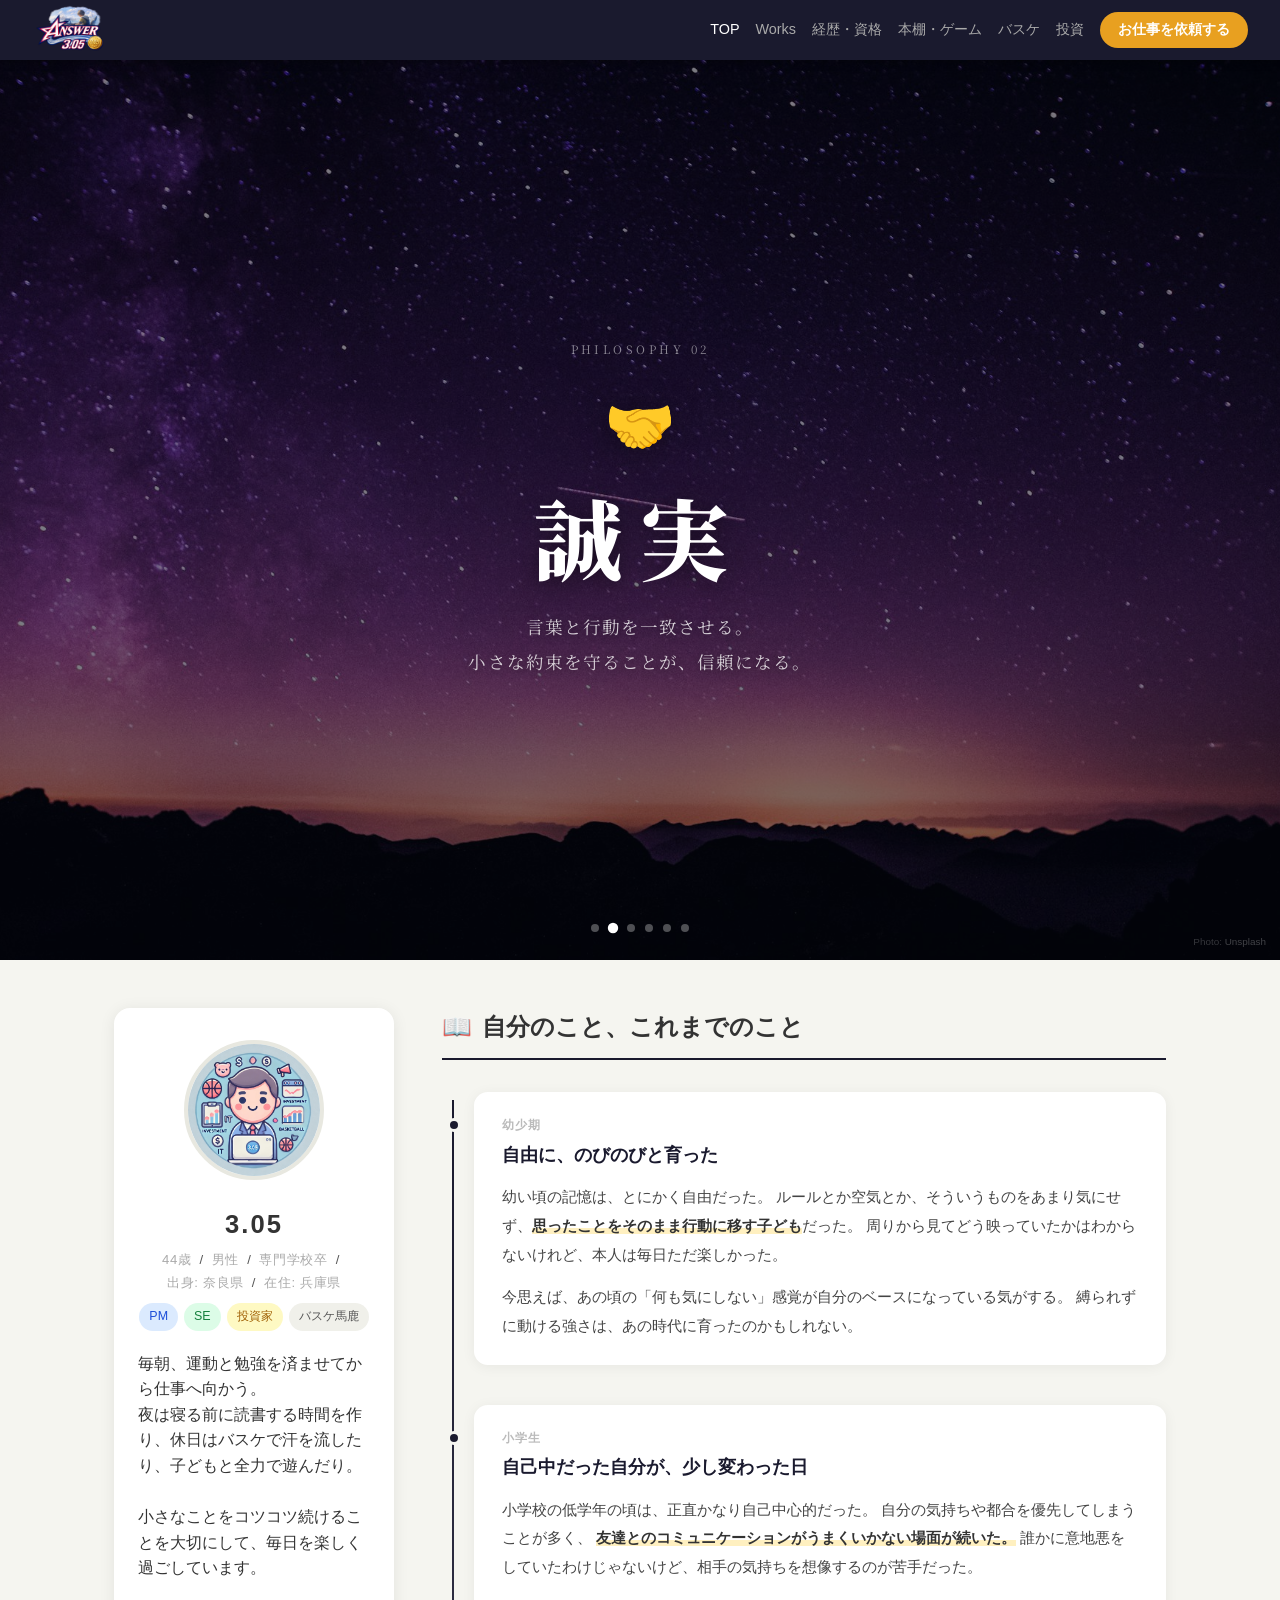
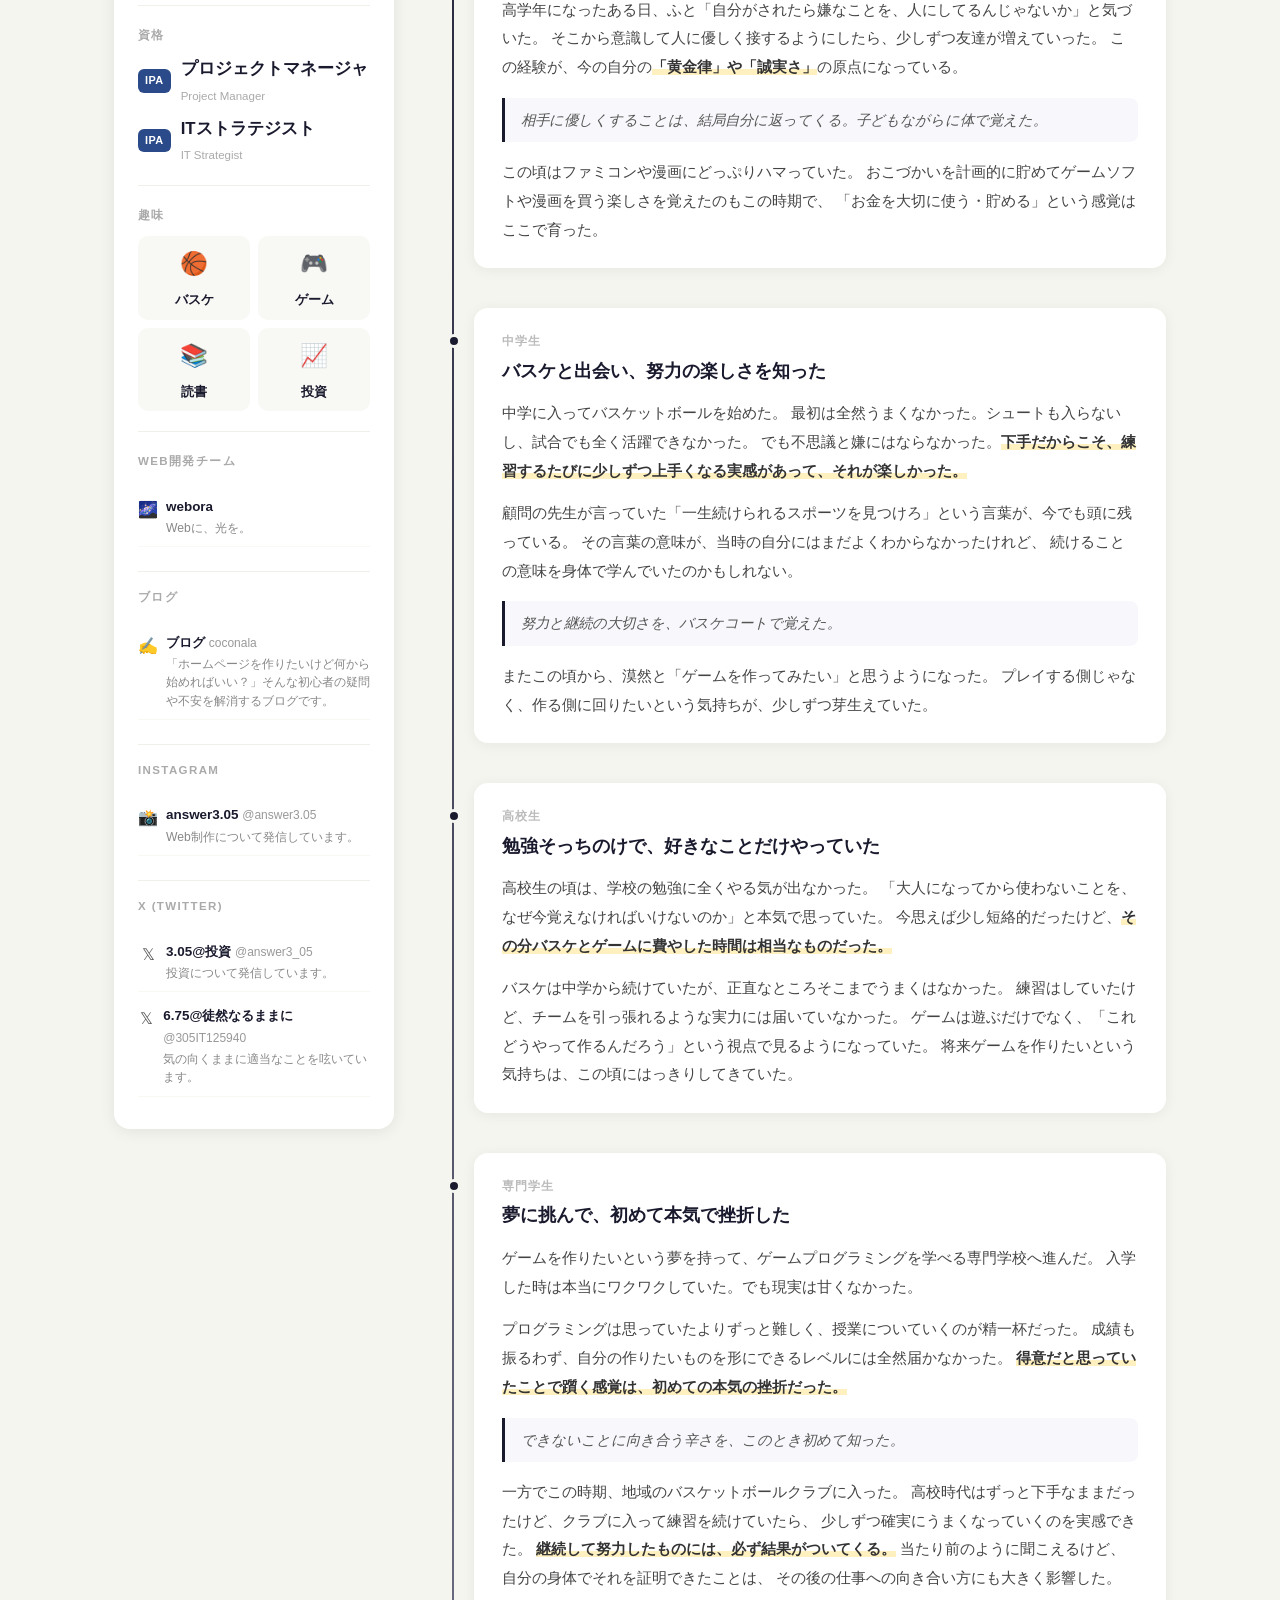
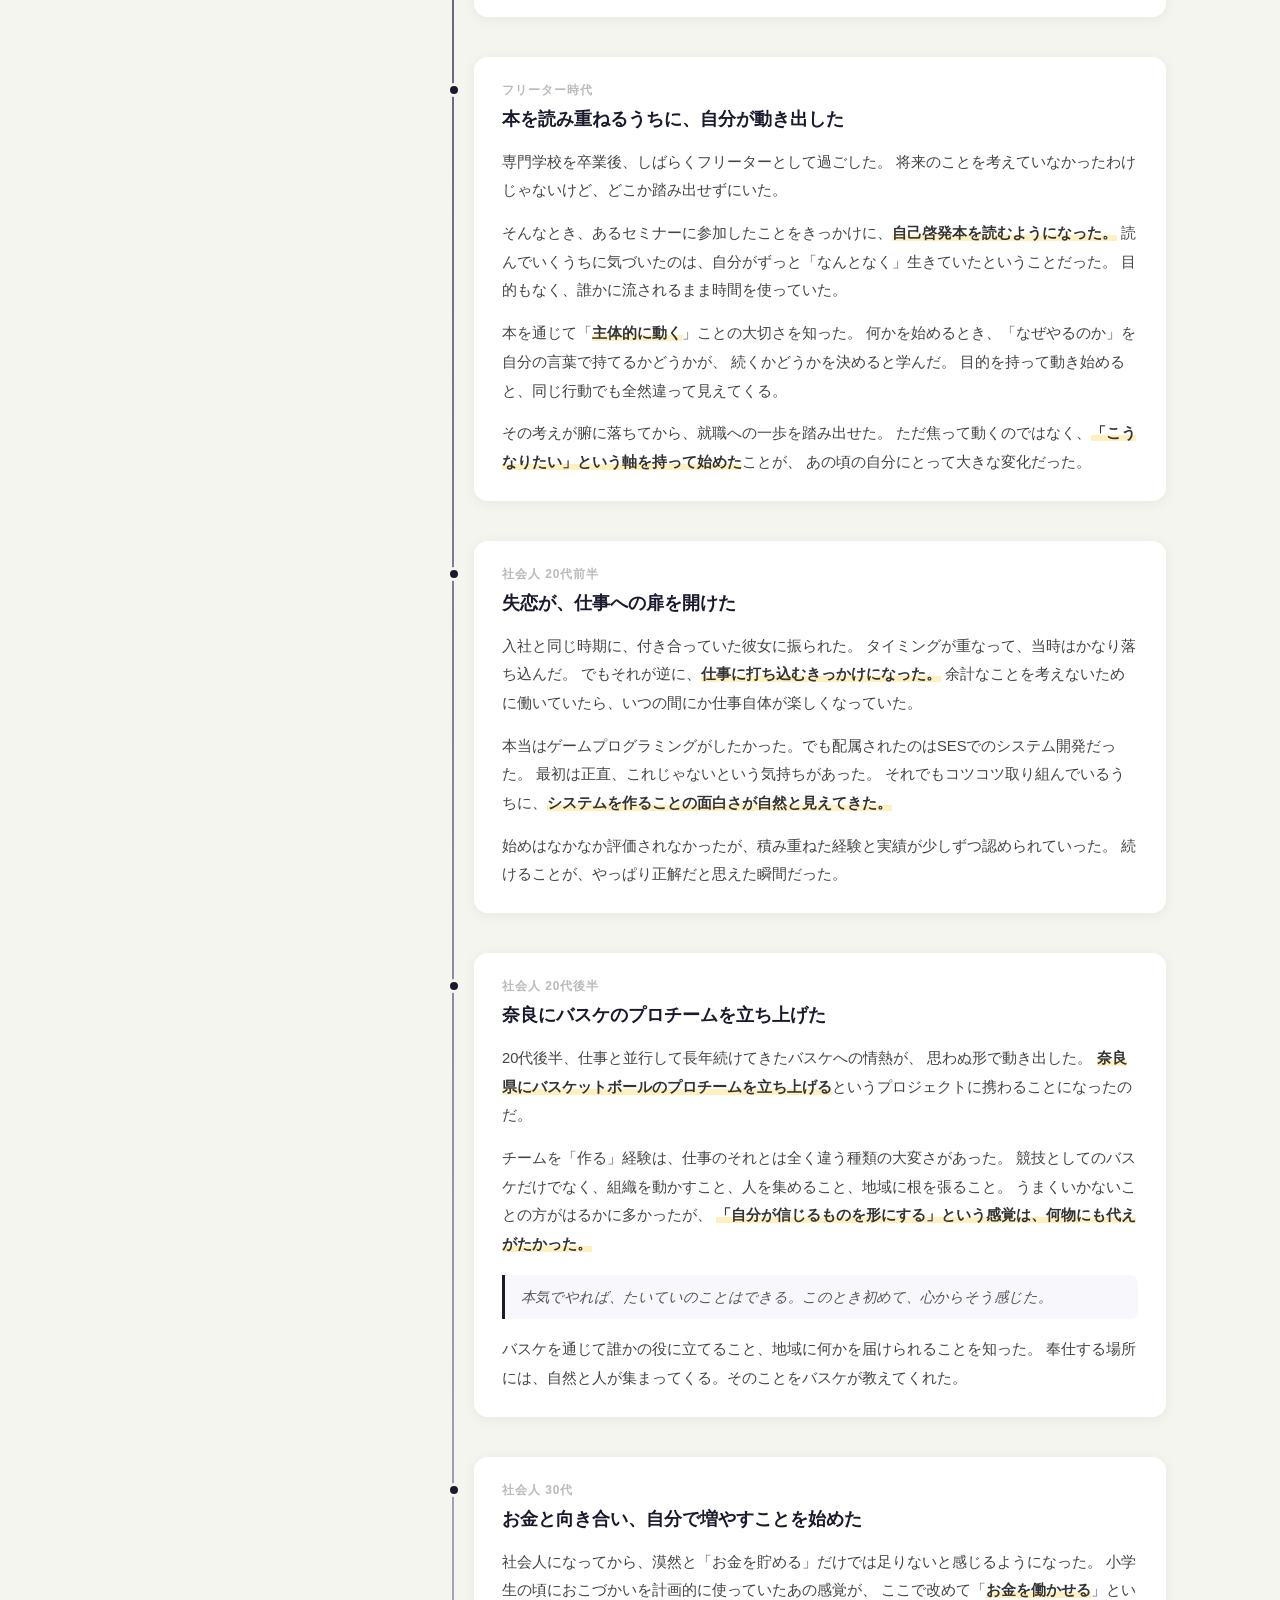
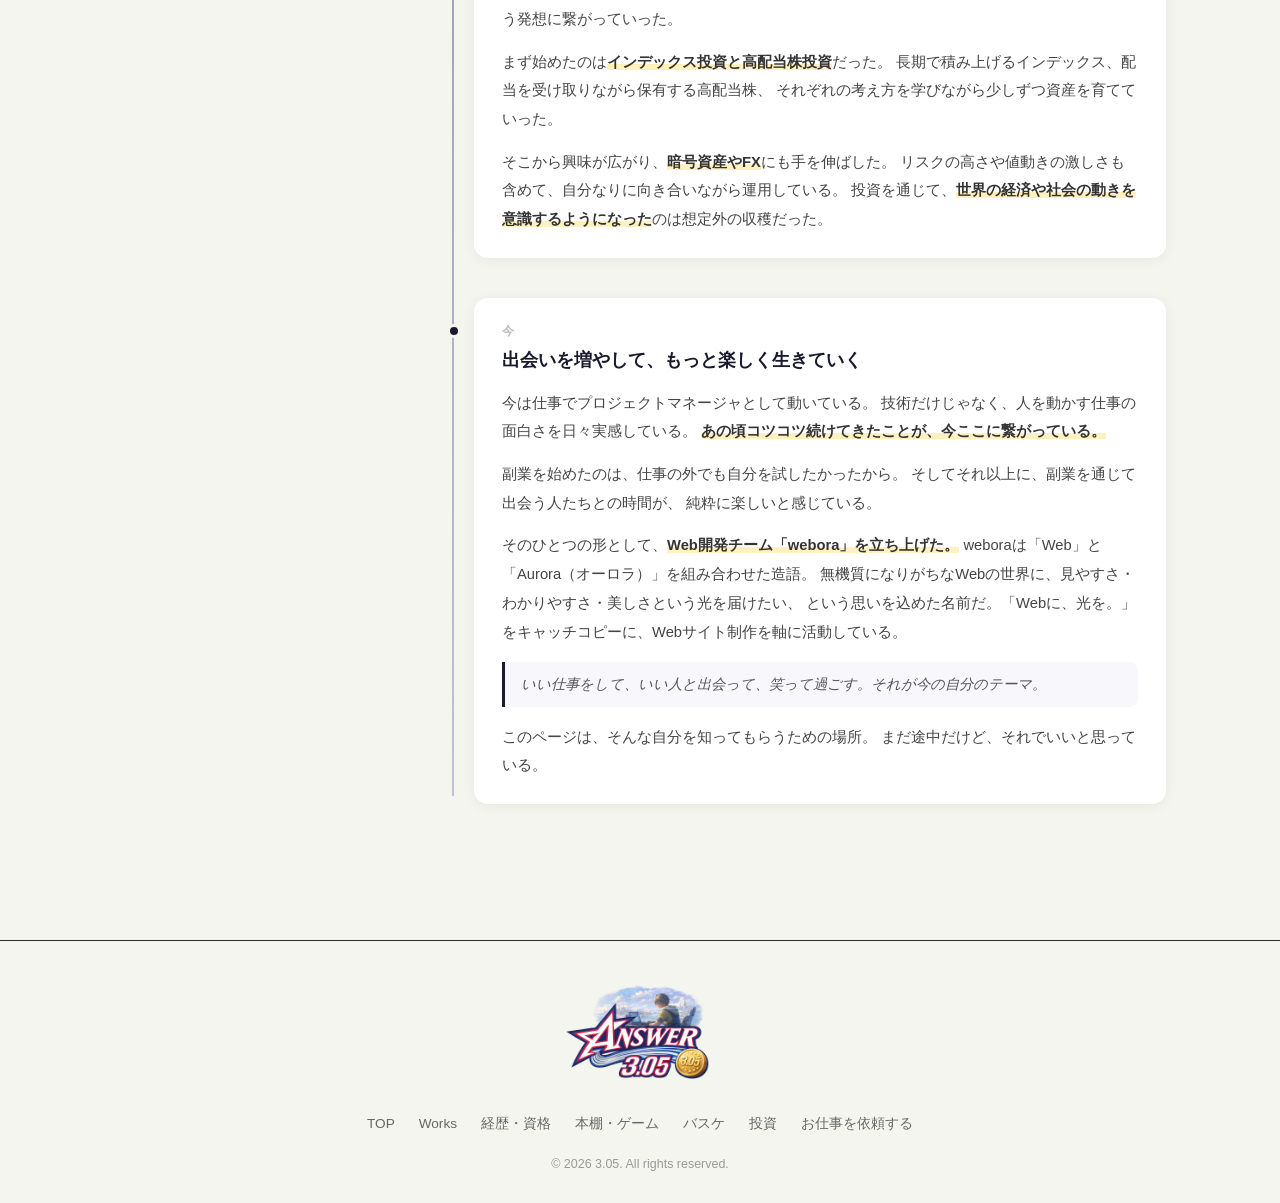
==== index.html @ d8bc58c2 "SEO対策: canonical・OGP・Twitterカードにサイト公開URLを設定" ====
<!DOCTYPE html>
<html lang="ja">
<head>
  <meta charset="UTF-8">
  <meta name="viewport" content="width=device-width, initial-scale=1.0">
  <title>3.05 Catalog | フリーランスWebクリエイター・ポートフォリオ</title>
  <meta name="description" content="大阪在住のフリーランスWebクリエイター3.05のポートフォリオサイト。ホームページ制作・LP制作・HTML/CSSコーディング・IT無料相談を承っています。まずはお気軽にご相談ください。">
  <meta name="robots" content="index, follow">
  <link rel="canonical" href="https://team305-lc.github.io/answer305/">
  <meta property="og:type" content="website">
  <meta property="og:locale" content="ja_JP">
  <meta property="og:url" content="https://team305-lc.github.io/answer305/">
  <meta property="og:title" content="3.05 Catalog | フリーランスWebクリエイター・ポートフォリオ">
  <meta property="og:description" content="大阪在住のフリーランスWebクリエイター3.05のポートフォリオサイト。ホームページ制作・LP制作・HTML/CSSコーディング・IT無料相談を承っています。">
  <meta property="og:image" content="https://team305-lc.github.io/answer305/img/philosophy_01.jpg">
  <meta name="twitter:card" content="summary_large_image">
  <meta name="twitter:title" content="3.05 Catalog | フリーランスWebクリエイター・ポートフォリオ">
  <meta name="twitter:description" content="大阪在住のフリーランスWebクリエイター3.05のポートフォリオサイト。ホームページ制作・LP制作・HTML/CSSコーディング・IT無料相談を承っています。">
  <meta name="twitter:image" content="https://team305-lc.github.io/answer305/img/philosophy_01.jpg">
  <link rel="icon" href="img/favicon.png" type="image/png">
  <link rel="preconnect" href="https://fonts.googleapis.com">
  <link rel="preconnect" href="https://fonts.gstatic.com" crossorigin>
  <link rel="stylesheet" href="https://fonts.googleapis.com/css2?family=Noto+Serif+JP:wght@400;700;900&display=swap">
  <link rel="stylesheet" href="css/style.css">
</head>
<body data-page="top">

  <header></header>
  <div class="mobile-menu" id="mobileMenu"></div>

  <!-- 理念 -->
  <section class="philosophy" id="philosophy">

    <!-- スライド 1: 黄金律 / 山の湖 -->
    <div class="philosophy-slide active"
         style="background-image: url('img/philosophy_01.jpg');">
      <div class="slide-content">
        <p class="slide-label">Philosophy 01</p>
        <span class="slide-icon">⚖️</span>
        <p class="slide-name">黄金律</p>
        <p class="slide-desc">自分がされたいように、相手に接する。<br>それだけで、世界は少し優しくなると信じている。</p>
      </div>
    </div>

    <!-- スライド 2: 誠実 / 星空 -->
    <div class="philosophy-slide"
         style="background-image: url('img/philosophy_02.jpg');">
      <div class="slide-content">
        <p class="slide-label">Philosophy 02</p>
        <span class="slide-icon">🤝</span>
        <p class="slide-name">誠実</p>
        <p class="slide-desc">言葉と行動を一致させる。<br>小さな約束を守ることが、信頼になる。</p>
      </div>
    </div>

    <!-- スライド 3: 奉仕 / 朝霧の山 -->
    <div class="philosophy-slide"
         style="background-image: url('img/philosophy_03.jpg');">
      <div class="slide-content">
        <p class="slide-label">Philosophy 03</p>
        <span class="slide-icon">🌱</span>
        <p class="slide-name">奉仕</p>
        <p class="slide-desc">誰かの役に立つことを喜びとする。<br>与えることで、自分も満たされていく。</p>
      </div>
    </div>

    <!-- スライド 4: 笑顔 / 森の光 -->
    <div class="philosophy-slide"
         style="background-image: url('img/philosophy_04.jpg');">
      <div class="slide-content">
        <p class="slide-label">Philosophy 04</p>
        <span class="slide-icon">😊</span>
        <p class="slide-name">笑顔</p>
        <p class="slide-desc">どんな場面でも、笑顔でいる。<br>表情は自分が思う以上に、周りに伝わっている。</p>
      </div>
    </div>

    <!-- スライド 5: 感謝 / 森 -->
    <div class="philosophy-slide"
         style="background-image: url('img/philosophy_05.jpg');">
      <div class="slide-content">
        <p class="slide-label">Philosophy 05</p>
        <span class="slide-icon">🙏</span>
        <p class="slide-name">感謝</p>
        <p class="slide-desc">当たり前を当たり前にしない。<br>今あるものへの感謝が、前に進む力になる。</p>
      </div>
    </div>

    <!-- スライド 6: 継続 / 道 -->
    <div class="philosophy-slide"
         style="background-image: url('img/philosophy_06.jpg');">
      <div class="slide-content">
        <p class="slide-label">Philosophy 06</p>
        <span class="slide-icon">🔄</span>
        <p class="slide-name">継続</p>
        <p class="slide-desc">小さくても、続けることを選ぶ。<br>才能は一瞬で輝くが、継続は一生光り続ける。</p>
      </div>
    </div>

    <!-- インジケーター -->
    <div class="philosophy-indicators" id="philosophyIndicators"></div>

    <!-- プログレスバー -->
    <div class="philosophy-progress" id="philosophyProgress"></div>

    <p class="philosophy-credit">Photo: <a href="https://unsplash.com" target="_blank" rel="noopener">Unsplash</a></p>
  </section>

  <div class="page-wrapper">

    <!-- 左カラム: プロフィール -->
    <aside>
      <div class="profile-card">

        <div class="profile-photo-wrap">
          <img src="img/me.jpg" alt="プロフィール写真" class="profile-photo">
        </div>

        <div class="profile-name">3.05</div>

        <div class="profile-meta">
          <span id="age-tag"></span>
          <span class="profile-meta-sep">/</span>
          <span>男性</span>
          <span class="profile-meta-sep">/</span>
          <span>専門学校卒</span>
          <span class="profile-meta-sep">/</span>
          <span>出身: 奈良県</span>
          <span class="profile-meta-sep">/</span>
          <span>在住: 兵庫県</span>
        </div>

        <div class="profile-tags">
          <span class="tag tag-pm">PM</span>
          <span class="tag tag-se">SE</span>
          <span class="tag tag-investor">投資家</span>
          <span class="tag tag-basket">バスケ馬鹿</span>
        </div>

        <!-- profile.txt から自動読み込み -->
        <p class="profile-bio" id="profileBio">読み込み中…</p>

        <!-- StrengthsFinder -->
        <div class="profile-section" style="display:none">
          <div class="profile-section-label">CliftonStrengths 34</div>

          <!-- TOP5 -->
          <div class="strength-item">
            <div class="strength-rank">1</div>
            <div class="strength-info">
              <div class="strength-name">内省</div>
              <div class="strength-name-en">Intellection</div>
            </div>
            <span class="strength-domain domain-thinking">思考</span>
          </div>
          <div class="strength-item">
            <div class="strength-rank">2</div>
            <div class="strength-info">
              <div class="strength-name">学習欲</div>
              <div class="strength-name-en">Learner</div>
            </div>
            <span class="strength-domain domain-thinking">思考</span>
          </div>
          <div class="strength-item">
            <div class="strength-rank">3</div>
            <div class="strength-info">
              <div class="strength-name">収集心</div>
              <div class="strength-name-en">Input</div>
            </div>
            <span class="strength-domain domain-thinking">思考</span>
          </div>
          <div class="strength-item">
            <div class="strength-rank">4</div>
            <div class="strength-info">
              <div class="strength-name">慎重さ</div>
              <div class="strength-name-en">Deliberative</div>
            </div>
            <span class="strength-domain domain-executing">実行</span>
          </div>
          <div class="strength-item">
            <div class="strength-rank">5</div>
            <div class="strength-info">
              <div class="strength-name">個別化</div>
              <div class="strength-name-en">Individualization</div>
            </div>
            <span class="strength-domain domain-relating">関係構築</span>
          </div>

          <!-- アコーディオン (6〜34位) -->
          <button class="strengths-accordion-toggle" id="strengthsToggle">
            <span>6〜34位を見る</span>
            <span class="accordion-arrow">▼</span>
          </button>
          <div class="strengths-accordion-body" id="strengthsBody">
            <div class="strengths-accordion-inner">
              <div class="strength-item">
                <div class="strength-rank">6</div>
                <div class="strength-info">
                  <div class="strength-name">戦略性</div>
                  <div class="strength-name-en">Strategic</div>
                </div>
                <span class="strength-domain domain-thinking">思考</span>
              </div>
              <div class="strength-item">
                <div class="strength-rank">7</div>
                <div class="strength-info">
                  <div class="strength-name">分析思考</div>
                  <div class="strength-name-en">Analytical</div>
                </div>
                <span class="strength-domain domain-thinking">思考</span>
              </div>
              <div class="strength-item">
                <div class="strength-rank">8</div>
                <div class="strength-info">
                  <div class="strength-name">未来志向</div>
                  <div class="strength-name-en">Futuristic</div>
                </div>
                <span class="strength-domain domain-thinking">思考</span>
              </div>
              <div class="strength-item">
                <div class="strength-rank">9</div>
                <div class="strength-info">
                  <div class="strength-name">原点思考</div>
                  <div class="strength-name-en">Context</div>
                </div>
                <span class="strength-domain domain-thinking">思考</span>
              </div>
              <div class="strength-item">
                <div class="strength-rank">10</div>
                <div class="strength-info">
                  <div class="strength-name">着想</div>
                  <div class="strength-name-en">Ideation</div>
                </div>
                <span class="strength-domain domain-thinking">思考</span>
              </div>
              <div class="strength-item">
                <div class="strength-rank">11</div>
                <div class="strength-info">
                  <div class="strength-name">回復志向</div>
                  <div class="strength-name-en">Restorative</div>
                </div>
                <span class="strength-domain domain-executing">実行</span>
              </div>
              <div class="strength-item">
                <div class="strength-rank">12</div>
                <div class="strength-info">
                  <div class="strength-name">達成欲</div>
                  <div class="strength-name-en">Achiever</div>
                </div>
                <span class="strength-domain domain-executing">実行</span>
              </div>
              <div class="strength-item">
                <div class="strength-rank">13</div>
                <div class="strength-info">
                  <div class="strength-name">責任感</div>
                  <div class="strength-name-en">Responsibility</div>
                </div>
                <span class="strength-domain domain-executing">実行</span>
              </div>
              <div class="strength-item">
                <div class="strength-rank">14</div>
                <div class="strength-info">
                  <div class="strength-name">目標志向</div>
                  <div class="strength-name-en">Focus</div>
                </div>
                <span class="strength-domain domain-executing">実行</span>
              </div>
              <div class="strength-item">
                <div class="strength-rank">15</div>
                <div class="strength-info">
                  <div class="strength-name">規律性</div>
                  <div class="strength-name-en">Discipline</div>
                </div>
                <span class="strength-domain domain-executing">実行</span>
              </div>
              <div class="strength-item">
                <div class="strength-rank">16</div>
                <div class="strength-info">
                  <div class="strength-name">アレンジ</div>
                  <div class="strength-name-en">Arranger</div>
                </div>
                <span class="strength-domain domain-executing">実行</span>
              </div>
              <div class="strength-item">
                <div class="strength-rank">17</div>
                <div class="strength-info">
                  <div class="strength-name">信念</div>
                  <div class="strength-name-en">Belief</div>
                </div>
                <span class="strength-domain domain-executing">実行</span>
              </div>
              <div class="strength-item">
                <div class="strength-rank">18</div>
                <div class="strength-info">
                  <div class="strength-name">公平性</div>
                  <div class="strength-name-en">Consistency</div>
                </div>
                <span class="strength-domain domain-executing">実行</span>
              </div>
              <div class="strength-item">
                <div class="strength-rank">19</div>
                <div class="strength-info">
                  <div class="strength-name">親密性</div>
                  <div class="strength-name-en">Relator</div>
                </div>
                <span class="strength-domain domain-relating">関係構築</span>
              </div>
              <div class="strength-item">
                <div class="strength-rank">20</div>
                <div class="strength-info">
                  <div class="strength-name">共感性</div>
                  <div class="strength-name-en">Empathy</div>
                </div>
                <span class="strength-domain domain-relating">関係構築</span>
              </div>
              <div class="strength-item">
                <div class="strength-rank">21</div>
                <div class="strength-info">
                  <div class="strength-name">調和性</div>
                  <div class="strength-name-en">Harmony</div>
                </div>
                <span class="strength-domain domain-relating">関係構築</span>
              </div>
              <div class="strength-item">
                <div class="strength-rank">22</div>
                <div class="strength-info">
                  <div class="strength-name">適応性</div>
                  <div class="strength-name-en">Adaptability</div>
                </div>
                <span class="strength-domain domain-relating">関係構築</span>
              </div>
              <div class="strength-item">
                <div class="strength-rank">23</div>
                <div class="strength-info">
                  <div class="strength-name">運命思考</div>
                  <div class="strength-name-en">Connectedness</div>
                </div>
                <span class="strength-domain domain-relating">関係構築</span>
              </div>
              <div class="strength-item">
                <div class="strength-rank">24</div>
                <div class="strength-info">
                  <div class="strength-name">包含</div>
                  <div class="strength-name-en">Includer</div>
                </div>
                <span class="strength-domain domain-relating">関係構築</span>
              </div>
              <div class="strength-item">
                <div class="strength-rank">25</div>
                <div class="strength-info">
                  <div class="strength-name">ポジティブ</div>
                  <div class="strength-name-en">Positivity</div>
                </div>
                <span class="strength-domain domain-relating">関係構築</span>
              </div>
              <div class="strength-item">
                <div class="strength-rank">26</div>
                <div class="strength-info">
                  <div class="strength-name">成長促進</div>
                  <div class="strength-name-en">Developer</div>
                </div>
                <span class="strength-domain domain-relating">関係構築</span>
              </div>
              <div class="strength-item">
                <div class="strength-rank">27</div>
                <div class="strength-info">
                  <div class="strength-name">最上志向</div>
                  <div class="strength-name-en">Maximizer</div>
                </div>
                <span class="strength-domain domain-influencing">影響</span>
              </div>
              <div class="strength-item">
                <div class="strength-rank">28</div>
                <div class="strength-info">
                  <div class="strength-name">活発性</div>
                  <div class="strength-name-en">Activator</div>
                </div>
                <span class="strength-domain domain-influencing">影響</span>
              </div>
              <div class="strength-item">
                <div class="strength-rank">29</div>
                <div class="strength-info">
                  <div class="strength-name">コミュニケーション</div>
                  <div class="strength-name-en">Communication</div>
                </div>
                <span class="strength-domain domain-influencing">影響</span>
              </div>
              <div class="strength-item">
                <div class="strength-rank">30</div>
                <div class="strength-info">
                  <div class="strength-name">指令性</div>
                  <div class="strength-name-en">Command</div>
                </div>
                <span class="strength-domain domain-influencing">影響</span>
              </div>
              <div class="strength-item">
                <div class="strength-rank">31</div>
                <div class="strength-info">
                  <div class="strength-name">自己確信</div>
                  <div class="strength-name-en">Self-Assurance</div>
                </div>
                <span class="strength-domain domain-influencing">影響</span>
              </div>
              <div class="strength-item">
                <div class="strength-rank">32</div>
                <div class="strength-info">
                  <div class="strength-name">競争性</div>
                  <div class="strength-name-en">Competition</div>
                </div>
                <span class="strength-domain domain-influencing">影響</span>
              </div>
              <div class="strength-item">
                <div class="strength-rank">33</div>
                <div class="strength-info">
                  <div class="strength-name">社交性</div>
                  <div class="strength-name-en">Woo</div>
                </div>
                <span class="strength-domain domain-influencing">影響</span>
              </div>
              <div class="strength-item">
                <div class="strength-rank">34</div>
                <div class="strength-info">
                  <div class="strength-name">自我</div>
                  <div class="strength-name-en">Significance</div>
                </div>
                <span class="strength-domain domain-influencing">影響</span>
              </div>
            </div>
          </div>

          <p style="font-size:0.72rem; color:#bbb; margin-top:10px;">※ たたき台。受験後に更新予定。</p>
        </div>

        <!-- 資格 -->
        <div class="profile-section">
          <div class="profile-section-label">資格</div>

          <div class="cert-item">
            <span class="cert-badge">IPA</span>
            <div>
              <div class="cert-name">プロジェクトマネージャ</div>
              <div class="cert-name-en">Project Manager</div>
            </div>
          </div>

          <div class="cert-item">
            <span class="cert-badge">IPA</span>
            <div>
              <div class="cert-name">ITストラテジスト</div>
              <div class="cert-name-en">IT Strategist</div>
            </div>
          </div>
        </div>

        <!-- 趣味 -->
        <div class="profile-section">
          <div class="profile-section-label">趣味</div>
          <div class="hobby-grid">
            <div class="hobby-item">
              <span class="hobby-icon">🏀</span>
              <span class="hobby-name">バスケ</span>
            </div>
            <div class="hobby-item">
              <span class="hobby-icon">🎮</span>
              <span class="hobby-name">ゲーム</span>
            </div>
            <div class="hobby-item">
              <span class="hobby-icon">📚</span>
              <span class="hobby-name">読書</span>
            </div>
            <div class="hobby-item">
              <span class="hobby-icon">📈</span>
              <span class="hobby-name">投資</span>
            </div>
          </div>
        </div>

        <!-- SNSリンク -->
        <div class="profile-links">
          <div class="profile-section-label">Web開発チーム</div>
          <a href="https://team305-lc.github.io/webora/" target="_blank" rel="noopener">
            <span class="link-icon">🌌</span>
            <span class="link-body">
              <span class="link-name">webora</span>
              <span class="link-desc">Webに、光を。</span>
            </span>
          </a>
          <div class="profile-section-label">ブログ</div>
          <a href="https://coconala.com/blogs/3708354" target="_blank" rel="noopener">
            <span class="link-icon">✍️</span>
            <span class="link-body">
              <span class="link-name">ブログ <span class="link-handle">coconala</span></span>
              <span class="link-desc">「ホームページを作りたいけど何から始めればいい？」そんな初心者の疑問や不安を解消するブログです。</span>
            </span>
          </a>
          <div class="profile-section-label">Instagram</div>
          <a href="https://www.instagram.com/answer3.05/?hl=ja" target="_blank" rel="noopener">
            <span class="link-icon">📸</span>
            <span class="link-body">
              <span class="link-name">answer3.05 <span class="link-handle">@answer3.05</span></span>
              <span class="link-desc">Web制作について発信しています。</span>
            </span>
          </a>
          <div class="profile-section-label">X (Twitter)</div>
          <a href="https://x.com/answer3_05" target="_blank" rel="noopener">
            <span class="link-icon">𝕏</span>
            <span class="link-body">
              <span class="link-name">3.05@投資 <span class="link-handle">@answer3_05</span></span>
              <span class="link-desc">投資について発信しています。</span>
            </span>
          </a>
          <a href="https://x.com/305IT125940" target="_blank" rel="noopener">
            <span class="link-icon">𝕏</span>
            <span class="link-body">
              <span class="link-name">6.75@徒然なるままに <span class="link-handle">@305IT125940</span></span>
              <span class="link-desc">気の向くままに適当なことを呟いています。</span>
            </span>
          </a>
        </div>

      </div>
    </aside>

    <!-- 右カラム: 人生の経緯 -->
    <main class="main-content">
      <h2 class="section-title">
        <span>📖</span> 自分のこと、これまでのこと
      </h2>

      <div class="timeline">

        <!-- 幼少期 -->
        <div class="timeline-item">
          <div class="timeline-period">幼少期</div>
          <div class="timeline-title">自由に、のびのびと育った</div>
          <div class="blog-body">
            <p>
              幼い頃の記憶は、とにかく自由だった。
              ルールとか空気とか、そういうものをあまり気にせず、<span class="highlight">思ったことをそのまま行動に移す子ども</span>だった。
              周りから見てどう映っていたかはわからないけれど、本人は毎日ただ楽しかった。
            </p>
            <p>
              今思えば、あの頃の「何も気にしない」感覚が自分のベースになっている気がする。
              縛られずに動ける強さは、あの時代に育ったのかもしれない。
            </p>
          </div>
        </div>

        <!-- 小学生 -->
        <div class="timeline-item">
          <div class="timeline-period">小学生</div>
          <div class="timeline-title">自己中だった自分が、少し変わった日</div>
          <div class="blog-body">
            <p>
              小学校の低学年の頃は、正直かなり自己中心的だった。
              自分の気持ちや都合を優先してしまうことが多く、
              <span class="highlight">友達とのコミュニケーションがうまくいかない場面が続いた。</span>
              誰かに意地悪をしていたわけじゃないけど、相手の気持ちを想像するのが苦手だった。
            </p>
            <p>
              高学年になったある日、ふと「自分がされたら嫌なことを、人にしてるんじゃないか」と気づいた。
              そこから意識して人に優しく接するようにしたら、少しずつ友達が増えていった。
              この経験が、今の自分の<span class="highlight">「黄金律」や「誠実さ」</span>の原点になっている。
            </p>
            <blockquote>
              相手に優しくすることは、結局自分に返ってくる。子どもながらに体で覚えた。
            </blockquote>
            <p>
              この頃はファミコンや漫画にどっぷりハマっていた。
              おこづかいを計画的に貯めてゲームソフトや漫画を買う楽しさを覚えたのもこの時期で、
              「お金を大切に使う・貯める」という感覚はここで育った。
            </p>
          </div>
        </div>

        <!-- 中学生 -->
        <div class="timeline-item">
          <div class="timeline-period">中学生</div>
          <div class="timeline-title">バスケと出会い、努力の楽しさを知った</div>
          <div class="blog-body">
            <p>
              中学に入ってバスケットボールを始めた。
              最初は全然うまくなかった。シュートも入らないし、試合でも全く活躍できなかった。
              でも不思議と嫌にはならなかった。<span class="highlight">下手だからこそ、練習するたびに少しずつ上手くなる実感があって、それが楽しかった。</span>
            </p>
            <p>
              顧問の先生が言っていた「一生続けられるスポーツを見つけろ」という言葉が、今でも頭に残っている。
              その言葉の意味が、当時の自分にはまだよくわからなかったけれど、
              続けることの意味を身体で学んでいたのかもしれない。
            </p>
            <blockquote>
              努力と継続の大切さを、バスケコートで覚えた。
            </blockquote>
            <p>
              またこの頃から、漠然と「ゲームを作ってみたい」と思うようになった。
              プレイする側じゃなく、作る側に回りたいという気持ちが、少しずつ芽生えていた。
            </p>
          </div>
        </div>

        <!-- 高校生 -->
        <div class="timeline-item">
          <div class="timeline-period">高校生</div>
          <div class="timeline-title">勉強そっちのけで、好きなことだけやっていた</div>
          <div class="blog-body">
            <p>
              高校生の頃は、学校の勉強に全くやる気が出なかった。
              「大人になってから使わないことを、なぜ今覚えなければいけないのか」と本気で思っていた。
              今思えば少し短絡的だったけど、<span class="highlight">その分バスケとゲームに費やした時間は相当なものだった。</span>
            </p>
            <p>
              バスケは中学から続けていたが、正直なところそこまでうまくはなかった。
              練習はしていたけど、チームを引っ張れるような実力には届いていなかった。
              ゲームは遊ぶだけでなく、「これどうやって作るんだろう」という視点で見るようになっていた。
              将来ゲームを作りたいという気持ちは、この頃にはっきりしてきていた。
            </p>
          </div>
        </div>

        <!-- 専門学生 -->
        <div class="timeline-item">
          <div class="timeline-period">専門学生</div>
          <div class="timeline-title">夢に挑んで、初めて本気で挫折した</div>
          <div class="blog-body">
            <p>
              ゲームを作りたいという夢を持って、ゲームプログラミングを学べる専門学校へ進んだ。
              入学した時は本当にワクワクしていた。でも現実は甘くなかった。
            </p>
            <p>
              プログラミングは思っていたよりずっと難しく、授業についていくのが精一杯だった。
              成績も振るわず、自分の作りたいものを形にできるレベルには全然届かなかった。
              <span class="highlight">得意だと思っていたことで躓く感覚は、初めての本気の挫折だった。</span>
            </p>
            <blockquote>
              できないことに向き合う辛さを、このとき初めて知った。
            </blockquote>
            <p>
              一方でこの時期、地域のバスケットボールクラブに入った。
              高校時代はずっと下手なままだったけど、クラブに入って練習を続けていたら、
              少しずつ確実にうまくなっていくのを実感できた。
              <span class="highlight">継続して努力したものには、必ず結果がついてくる。</span>
              当たり前のように聞こえるけど、自分の身体でそれを証明できたことは、
              その後の仕事への向き合い方にも大きく影響した。
            </p>
          </div>
        </div>

        <!-- フリーター時代 -->
        <div class="timeline-item">
          <div class="timeline-period">フリーター時代</div>
          <div class="timeline-title">本を読み重ねるうちに、自分が動き出した</div>
          <div class="blog-body">
            <p>
              専門学校を卒業後、しばらくフリーターとして過ごした。
              将来のことを考えていなかったわけじゃないけど、どこか踏み出せずにいた。
            </p>
            <p>
              そんなとき、あるセミナーに参加したことをきっかけに、<span class="highlight">自己啓発本を読むようになった。</span>
              読んでいくうちに気づいたのは、自分がずっと「なんとなく」生きていたということだった。
              目的もなく、誰かに流されるまま時間を使っていた。
            </p>
            <p>
              本を通じて「<span class="highlight">主体的に動く</span>」ことの大切さを知った。
              何かを始めるとき、「なぜやるのか」を自分の言葉で持てるかどうかが、
              続くかどうかを決めると学んだ。
              目的を持って動き始めると、同じ行動でも全然違って見えてくる。
            </p>
            <p>
              その考えが腑に落ちてから、就職への一歩を踏み出せた。
              ただ焦って動くのではなく、<span class="highlight">「こうなりたい」という軸を持って始めた</span>ことが、
              あの頃の自分にとって大きな変化だった。
            </p>
          </div>
        </div>

        <!-- 社会人 20代前半 -->
        <div class="timeline-item">
          <div class="timeline-period">社会人 20代前半</div>
          <div class="timeline-title">失恋が、仕事への扉を開けた</div>
          <div class="blog-body">
            <p>
              入社と同じ時期に、付き合っていた彼女に振られた。
              タイミングが重なって、当時はかなり落ち込んだ。
              でもそれが逆に、<span class="highlight">仕事に打ち込むきっかけになった。</span>
              余計なことを考えないために働いていたら、いつの間にか仕事自体が楽しくなっていた。
            </p>
            <p>
              本当はゲームプログラミングがしたかった。でも配属されたのはSESでのシステム開発だった。
              最初は正直、これじゃないという気持ちがあった。
              それでもコツコツ取り組んでいるうちに、<span class="highlight">システムを作ることの面白さが自然と見えてきた。</span>
            </p>
            <p>
              始めはなかなか評価されなかったが、積み重ねた経験と実績が少しずつ認められていった。
              続けることが、やっぱり正解だと思えた瞬間だった。
            </p>
          </div>
        </div>

        <!-- 社会人 20代後半 -->
        <div class="timeline-item">
          <div class="timeline-period">社会人 20代後半</div>
          <div class="timeline-title">奈良にバスケのプロチームを立ち上げた</div>
          <div class="blog-body">
            <p>
              20代後半、仕事と並行して長年続けてきたバスケへの情熱が、
              思わぬ形で動き出した。
              <span class="highlight">奈良県にバスケットボールのプロチームを立ち上げる</span>というプロジェクトに携わることになったのだ。
            </p>
            <p>
              チームを「作る」経験は、仕事のそれとは全く違う種類の大変さがあった。
              競技としてのバスケだけでなく、組織を動かすこと、人を集めること、地域に根を張ること。
              うまくいかないことの方がはるかに多かったが、
              <span class="highlight">「自分が信じるものを形にする」という感覚は、何物にも代えがたかった。</span>
            </p>
            <blockquote>
              本気でやれば、たいていのことはできる。このとき初めて、心からそう感じた。
            </blockquote>
            <p>
              バスケを通じて誰かの役に立てること、地域に何かを届けられることを知った。
              奉仕する場所には、自然と人が集まってくる。そのことをバスケが教えてくれた。
            </p>
          </div>
        </div>

        <!-- 社会人 30代 -->
        <div class="timeline-item">
          <div class="timeline-period">社会人 30代</div>
          <div class="timeline-title">お金と向き合い、自分で増やすことを始めた</div>
          <div class="blog-body">
            <p>
              社会人になってから、漠然と「お金を貯める」だけでは足りないと感じるようになった。
              小学生の頃におこづかいを計画的に使っていたあの感覚が、
              ここで改めて「<span class="highlight">お金を働かせる</span>」という発想に繋がっていった。
            </p>
            <p>
              まず始めたのは<span class="highlight">インデックス投資と高配当株投資</span>だった。
              長期で積み上げるインデックス、配当を受け取りながら保有する高配当株、
              それぞれの考え方を学びながら少しずつ資産を育てていった。
            </p>
            <p>
              そこから興味が広がり、<span class="highlight">暗号資産やFX</span>にも手を伸ばした。
              リスクの高さや値動きの激しさも含めて、自分なりに向き合いながら運用している。
              投資を通じて、<span class="highlight">世界の経済や社会の動きを意識するようになった</span>のは想定外の収穫だった。
            </p>
          </div>
        </div>

        <!-- 今 -->
        <div class="timeline-item">
          <div class="timeline-period">今</div>
          <div class="timeline-title">出会いを増やして、もっと楽しく生きていく</div>
          <div class="blog-body">
            <p>
              今は仕事でプロジェクトマネージャとして動いている。
              技術だけじゃなく、人を動かす仕事の面白さを日々実感している。
              <span class="highlight">あの頃コツコツ続けてきたことが、今ここに繋がっている。</span>
            </p>
            <p>
              副業を始めたのは、仕事の外でも自分を試したかったから。
              そしてそれ以上に、副業を通じて出会う人たちとの時間が、
              純粋に楽しいと感じている。
            </p>
            <p>
              そのひとつの形として、<span class="highlight">Web開発チーム「webora」を立ち上げた。</span>
              weboraは「Web」と「Aurora（オーロラ）」を組み合わせた造語。
              無機質になりがちなWebの世界に、見やすさ・わかりやすさ・美しさという光を届けたい、
              という思いを込めた名前だ。「Webに、光を。」をキャッチコピーに、Webサイト制作を軸に活動している。
            </p>
            <blockquote>
              いい仕事をして、いい人と出会って、笑って過ごす。それが今の自分のテーマ。
            </blockquote>
            <p>
              このページは、そんな自分を知ってもらうための場所。
              まだ途中だけど、それでいいと思っている。
            </p>
          </div>
        </div>

      </div>
    </main>

  </div>

  <footer></footer>

  <button class="back-to-top" id="backToTop" aria-label="ページトップへ"></button>

  <script src="text/profile.js"></script>
  <script src="js/components.js"></script>
  <script src="js/main.js"></script>
</body>
</html>
---- css/style.css ----
﻿/* ===== リセット & 共通 ===== */
*, *::before, *::after {
  margin: 0;
  padding: 0;
  box-sizing: border-box;
}

:root {
  --navy:   #1a1a2e;
  --navy-l: #2a2a4e;
  --bg:     #f5f5f0;
  --white:  #ffffff;
  --text:   #333333;
  --muted:  #888888;
  --border: #f0f0ea;
  --accent: #2a4a8a;
}

body {
  font-family: 'Hiragino Kaku Gothic ProN', 'Meiryo', sans-serif;
  background: var(--bg);
  color: var(--text);
  min-height: 100vh;
  line-height: 1.6;
  position: relative;
}

/* ページ背景の薄い画像（PCとコーヒーの作業デスク） */
body::before {
  content: '';
  position: fixed;
  inset: 0;
  background-image: url('../img/bg_global.jpg');
  background-size: cover;
  background-position: center;
  opacity: 0.18;
  z-index: -1;
  pointer-events: none;
}

/* ===== ヘッダー ===== */
header {
  background: var(--navy);
  color: #fff;
  padding: 0 32px;
  height: 60px;
  display: flex;
  align-items: center;
  gap: 12px;
  position: sticky;
  top: 0;
  z-index: 200;
  box-shadow: 0 2px 8px rgba(0,0,0,0.3);
}

header h1 {
  font-size: 1.2rem;
  font-weight: 400;
  letter-spacing: 0.1em;
  line-height: 1;
}

.header-logo {
  height: 52px;
  width: auto;
  display: block;
}

nav {
  margin-left: auto;
  display: flex;
  align-items: center;
  gap: 16px;
}

nav a {
  color: #aaa;
  text-decoration: none;
  font-size: 0.9rem;
  transition: color 0.2s;
}

nav a:hover { color: #fff; }
nav a.nav-active { color: #fff; }

/* 依頼ボタン */
nav .btn-request {
  background: #e8a020;
  color: #fff !important;
  padding: 7px 18px;
  border-radius: 20px;
  font-weight: 700;
  font-size: 0.85rem;
  transition: background 0.2s, transform 0.15s;
}

nav .btn-request:hover {
  background: #c88010;
  transform: translateY(-1px);
}

/* ハンバーガー (スマホ用) */
.hamburger {
  display: none;
  flex-direction: column;
  gap: 5px;
  cursor: pointer;
  padding: 4px;
  margin-left: auto;
  background: none;
  border: none;
}

.hamburger span {
  display: block;
  width: 22px;
  height: 2px;
  background: #fff;
  border-radius: 2px;
  transition: all 0.3s;
}

/* モバイルメニュー */
.mobile-menu {
  display: none;
  position: fixed;
  top: 60px;
  left: 0;
  right: 0;
  background: var(--navy-l);
  padding: 16px 24px;
  z-index: 199;
  flex-direction: column;
  gap: 4px;
  box-shadow: 0 4px 12px rgba(0,0,0,0.3);
}

.mobile-menu.open { display: flex; }

.mobile-menu a {
  color: #ccc;
  text-decoration: none;
  font-size: 1rem;
  padding: 12px 0;
  border-bottom: 1px solid rgba(255,255,255,0.08);
  transition: color 0.2s;
}

.mobile-menu a:hover { color: #fff; }

.mobile-menu .btn-request {
  margin-top: 8px;
  background: #e8a020;
  color: #fff !important;
  text-align: center;
  padding: 12px;
  border-radius: 8px;
  font-weight: 700;
  border: none;
}

/* ===== メインレイアウト ===== */
.page-wrapper {
  max-width: 1100px;
  margin: 0 auto;
  padding: 48px 24px;
  display: grid;
  grid-template-columns: 280px 1fr;
  gap: 48px;
  align-items: start;
}

/* ===== プロフィールカード ===== */
.profile-card {
  background: var(--white);
  border-radius: 16px;
  padding: 32px 24px;
  box-shadow: 0 2px 16px rgba(0,0,0,0.08);
  position: sticky;
  top: 76px;
}

.profile-photo-wrap {
  text-align: center;
  margin-bottom: 16px;
}

.profile-photo {
  width: 140px;
  height: 140px;
  border-radius: 50%;
  object-fit: cover;
  border: 4px solid #e8e8e0;
}

.profile-name {
  font-size: 1.6rem;
  font-weight: 700;
  text-align: center;
  margin-bottom: 4px;
  letter-spacing: 0.08em;
}

.profile-meta {
  text-align: center;
  font-size: 0.82rem;
  color: #aaa;
  margin-bottom: 10px;
  letter-spacing: 0.05em;
  display: flex;
  flex-wrap: wrap;
  justify-content: center;
  gap: 2px;
}

.profile-meta span {
  white-space: nowrap;
}

.profile-meta-sep {
  margin: 0 6px;
  color: #555;
}

.profile-tags {
  display: flex;
  flex-wrap: wrap;
  gap: 6px;
  justify-content: center;
  margin-bottom: 20px;
}

.tag {
  background: #f0f0ea;
  color: #555;
  padding: 4px 10px;
  border-radius: 20px;
  font-size: 0.78rem;
}

.tag-pm {
  background: #dbeafe;
  color: #1d4ed8;
}

.tag-se {
  background: #dcfce7;
  color: #15803d;
}

.tag-investor {
  background: #fef9c3;
  color: #a16207;
}

.profile-bio {
  margin-bottom: 24px;
}

.bio-intro {
  font-size: 0.82rem;
  color: #999;
  line-height: 1.7;
  margin-bottom: 12px;
  text-align: center;
}

.bio-spec {
  display: flex;
  flex-direction: column;
  gap: 10px;
}

.bio-spec-row {
  background: #f8f8f4;
  border-radius: 8px;
  padding: 8px 12px;
}

.bio-spec-row dt {
  font-size: 0.72rem;
  font-weight: 700;
  color: var(--navy);
  letter-spacing: 0.04em;
  margin-bottom: 3px;
}

.bio-spec-row dd {
  font-size: 0.82rem;
  line-height: 1.65;
  color: #555;
  margin: 0;
}

/* セクション区切り */
.profile-section {
  border-top: 1px solid var(--border);
  padding-top: 20px;
  margin-bottom: 20px;
}

.profile-section-label {
  font-size: 0.72rem;
  font-weight: 700;
  letter-spacing: 0.12em;
  color: #aaa;
  text-transform: uppercase;
  margin-bottom: 12px;
}

.profile-links .profile-section-label {
  margin-top: 20px;
  padding-top: 16px;
  border-top: 1px solid var(--border);
}

.profile-links .profile-section-label:first-child {
  margin-top: 0;
  padding-top: 0;
  border-top: none;
}

/* StrengthsFinder */
.strength-item {
  display: flex;
  align-items: center;
  gap: 10px;
  margin-bottom: 10px;
}

.strength-rank {
  font-size: 0.7rem;
  font-weight: 700;
  color: #fff;
  background: var(--navy);
  width: 20px;
  height: 20px;
  border-radius: 50%;
  display: flex;
  align-items: center;
  justify-content: center;
  flex-shrink: 0;
}

.strength-info { flex: 1; }

.strength-name {
  font-size: 0.88rem;
  font-weight: 700;
  color: var(--navy);
  margin-bottom: 1px;
}

.strength-name-en { font-size: 0.72rem; color: #aaa; }

.strength-domain {
  font-size: 0.7rem;
  padding: 2px 7px;
  border-radius: 8px;
  font-weight: 600;
}

.domain-executing   { background: #fff0e0; color: #b05000; }
.domain-influencing { background: #e8f4e8; color: #2a6a2a; }
.domain-relating    { background: #e8eefa; color: #2a3a8a; }
.domain-thinking    { background: #f5e8fa; color: #6a2a8a; }

/* 資格 */
.cert-item {
  display: flex;
  align-items: center;
  gap: 10px;
  margin-bottom: 10px;
}

.cert-badge {
  font-size: 0.68rem;
  font-weight: 700;
  color: #fff;
  background: var(--accent);
  padding: 3px 7px;
  border-radius: 6px;
  letter-spacing: 0.04em;
  flex-shrink: 0;
}

.cert-name {
  font-size: 0.88rem;
  font-weight: 700;
  color: var(--navy);
}

.cert-name-en { font-size: 0.72rem; color: #aaa; }

/* SNSリンク */
.profile-links {
  border-top: 1px solid var(--border);
  padding-top: 20px;
  display: flex;
  flex-direction: column;
  gap: 4px;
}

.profile-links a {
  display: flex;
  align-items: flex-start;
  gap: 8px;
  color: #555;
  text-decoration: none;
  font-size: 0.84rem;
  padding: 9px 0;
  border-bottom: 1px solid #f8f8f5;
  transition: color 0.2s;
}

.profile-links a:hover { color: var(--navy); }

.link-icon {
  width: 20px;
  text-align: center;
  font-size: 1rem;
  padding-top: 1px;
}

.link-body {
  display: flex;
  flex-direction: column;
  gap: 2px;
}

.link-name {
  font-weight: 600;
  font-size: 0.84rem;
  color: var(--navy);
}

.link-handle {
  font-weight: 400;
  font-size: 0.75rem;
  color: #999;
}

.link-desc {
  font-size: 0.76rem;
  color: #888;
  line-height: 1.5;
}

/* ===== メインコンテンツ ===== */
.section-title {
  font-size: 1.5rem;
  font-weight: 700;
  margin-bottom: 32px;
  padding-bottom: 12px;
  border-bottom: 2px solid var(--navy);
  display: flex;
  align-items: center;
  gap: 10px;
}

/* タイムライン */
.timeline {
  position: relative;
  padding-left: 32px;
}

.timeline::before {
  content: '';
  position: absolute;
  left: 10px;
  top: 8px;
  bottom: 8px;
  width: 2px;
  background: linear-gradient(to bottom, var(--navy), #c0c0d8);
}

.timeline-item {
  position: relative;
  margin-bottom: 40px;
  background: var(--white);
  border-radius: 14px;
  padding: 24px 28px;
  box-shadow: 0 2px 14px rgba(0,0,0,0.06);
  transition: transform 0.2s, box-shadow 0.2s;
}

.timeline-item:hover {
  transform: translateX(4px);
  box-shadow: 0 4px 22px rgba(0,0,0,0.1);
}

.timeline-item::before {
  content: '';
  position: absolute;
  left: -27px;
  top: 26px;
  width: 14px;
  height: 14px;
  border-radius: 50%;
  background: var(--navy);
  border: 3px solid var(--bg);
}

.timeline-period {
  font-size: 0.75rem;
  color: #bbb;
  font-weight: 700;
  letter-spacing: 0.08em;
  margin-bottom: 6px;
}

.timeline-title {
  font-size: 1.15rem;
  font-weight: 700;
  color: var(--navy);
  margin-bottom: 16px;
  line-height: 1.4;
}

/* ブログ本文 */
.blog-body {
  font-size: 0.92rem;
  line-height: 1.95;
  color: #444;
}

.blog-body p { margin-bottom: 14px; }
.blog-body p:last-child { margin-bottom: 0; }

.blog-body .highlight {
  background: linear-gradient(transparent 60%, #fff0c0 60%);
  font-weight: 600;
  color: #333;
}

.blog-body blockquote {
  border-left: 3px solid var(--navy);
  padding: 10px 16px;
  margin: 16px 0;
  background: #f8f8fc;
  border-radius: 0 8px 8px 0;
  font-style: italic;
  color: #555;
  font-size: 0.9rem;
  line-height: 1.7;
}

/* ===== トップへ戻るボタン ===== */
.back-to-top {
  position: fixed;
  bottom: 32px;
  right: 28px;
  width: 48px;
  height: 48px;
  background: var(--navy);
  color: #fff;
  border: none;
  border-radius: 50%;
  font-size: 1.2rem;
  cursor: pointer;
  display: flex;
  align-items: center;
  justify-content: center;
  box-shadow: 0 4px 16px rgba(0,0,0,0.2);
  opacity: 0;
  transform: translateY(16px);
  transition: opacity 0.3s ease, transform 0.3s ease, background 0.2s;
  pointer-events: none;
  z-index: 300;
}

.back-to-top.visible {
  opacity: 1;
  transform: translateY(0);
  pointer-events: auto;
}

.back-to-top:hover {
  background: var(--navy-l);
}

/* ===== フッター ===== */
footer {
  text-align: center;
  padding: 40px 32px 28px;
  color: #aaa;
  font-size: 0.82rem;
  margin-top: 48px;
  border-top: 1px solid #2a2a2a;
}

.footer-nav {
  display: flex;
  justify-content: center;
  flex-wrap: wrap;
  gap: 8px 24px;
  margin-bottom: 20px;
}

.footer-nav a {
  color: #666;
  text-decoration: none;
  font-size: 0.85rem;
  transition: color 0.2s;
}

.footer-nav a:hover {
  color: #333;
}

.footer-logo {
  height: 110px;
  width: auto;
  margin-bottom: 16px;
  opacity: 0.9;
}

.footer-copy {
  color: #999;
  font-size: 0.78rem;
}

.back-to-top {
  position: fixed;
  bottom: 32px;
  right: 32px;
  width: 48px;
  height: 48px;
  border-radius: 50%;
  background: transparent;
  border: 2px solid #c8a84b;
  color: #c8a84b;
  font-size: 0;
  cursor: pointer;
  opacity: 0;
  pointer-events: none;
  transition: opacity 0.3s, transform 0.3s, background 0.3s, color 0.3s;
  z-index: 100;
}

.back-to-top::before,
.back-to-top::after {
  content: '';
  display: block;
  position: absolute;
  width: 12px;
  height: 12px;
  border-top: 3px solid currentColor;
  border-right: 3px solid currentColor;
  left: calc(50% - 6px);
  transform: rotate(-45deg);
}

.back-to-top::before {
  top: 24px;
}

.back-to-top::after {
  top: 16px;
}

.back-to-top.visible {
  opacity: 1;
  pointer-events: auto;
}

.back-to-top:hover {
  background: #c8a84b;
  color: #fff;
  transform: translateY(-4px);
}

/* ===== 理念セクション (フルスクリーン スライドショー) ===== */
.philosophy {
  position: relative;
  width: 100%;
  height: 100vh;
  overflow: hidden;
  background: #000;
}

/* 各スライド */
.philosophy-slide {
  position: absolute;
  inset: 0;
  display: flex;
  align-items: center;
  justify-content: center;
  background-size: cover;
  background-position: center;
  opacity: 0;
  transition: opacity 1.6s ease;
  will-change: opacity;
}

.philosophy-slide.active { opacity: 1; }

/* 暗幕オーバーレイ */
.philosophy-slide::before {
  content: '';
  position: absolute;
  inset: 0;
  background: rgba(4, 6, 18, 0.52);
}

/* スライドのテキストコンテンツ */
.slide-content {
  position: relative;
  z-index: 1;
  text-align: center;
  padding: 0 24px;
  opacity: 0;
}

.philosophy-slide.active .slide-content {
  animation: slideFadeIn 3s ease 0.5s forwards;
}

@keyframes slideFadeIn {
  from { opacity: 0; }
  to   { opacity: 1; }
}

.slide-label {
  font-family: 'Noto Serif JP', 'Yu Mincho', '游明朝', 'Hiragino Mincho ProN', serif;
  font-size: 0.72rem;
  font-weight: 400;
  letter-spacing: 0.3em;
  color: rgba(255,255,255,0.5);
  text-transform: uppercase;
  margin-bottom: 20px;
}

.slide-icon {
  font-size: 3.5rem;
  margin-bottom: 20px;
  display: block;
  filter: drop-shadow(0 4px 16px rgba(0,0,0,0.4));
}

.slide-name {
  font-family: 'Noto Serif JP', 'Yu Mincho', '游明朝', 'Hiragino Mincho ProN', serif;
  font-size: clamp(2.8rem, 7vw, 5.5rem);
  font-weight: 900;
  color: #fff;
  letter-spacing: 0.2em;
  margin-bottom: 24px;
  text-shadow: 0 4px 24px rgba(0,0,0,0.5);
  line-height: 1.1;
}

.slide-desc {
  font-family: 'Noto Serif JP', 'Yu Mincho', '游明朝', 'Hiragino Mincho ProN', serif;
  font-size: clamp(0.9rem, 2vw, 1.1rem);
  font-weight: 400;
  color: rgba(255,255,255,0.78);
  line-height: 2.0;
  max-width: 480px;
  margin: 0 auto;
  text-shadow: 0 2px 8px rgba(0,0,0,0.4);
  letter-spacing: 0.06em;
}

/* インジケーター（下部のドット） */
.philosophy-indicators {
  position: absolute;
  bottom: 28px;
  left: 50%;
  transform: translateX(-50%);
  z-index: 10;
  display: flex;
  gap: 10px;
  align-items: center;
}

.indicator-dot {
  width: 8px;
  height: 8px;
  border-radius: 50%;
  background: rgba(255,255,255,0.3);
  border: none;
  padding: 0;
  cursor: pointer;
  transition: background 0.3s, transform 0.3s;
}

.indicator-dot.active {
  background: #fff;
  transform: scale(1.3);
}

/* プログレスバー */
.philosophy-progress {
  position: absolute;
  bottom: 0;
  left: 0;
  height: 3px;
  background: rgba(255,255,255,0.7);
  width: 0%;
  z-index: 10;
  transition: none;
}

.philosophy-progress.running {
  transition: width 6s linear;
  width: 100%;
}

/* クレジット */
.philosophy-credit {
  position: absolute;
  bottom: 10px;
  right: 14px;
  font-size: 0.62rem;
  color: rgba(255,255,255,0.2);
  z-index: 10;
}

.philosophy-credit a {
  color: rgba(255,255,255,0.25);
  text-decoration: none;
}

@media (max-width: 600px) {
  .slide-icon   { font-size: 2.8rem; }
  .slide-name   { letter-spacing: 0.08em; }
  .slide-desc   { font-size: 0.88rem; }
}

/* ===== 趣味 ===== */
.hobby-grid {
  display: grid;
  grid-template-columns: repeat(2, 1fr);
  gap: 8px;
}

.hobby-item {
  background: #f8f8f4;
  border-radius: 10px;
  padding: 10px 10px 8px;
  text-align: center;
  transition: background 0.2s, transform 0.2s;
}

.hobby-item:hover {
  background: #f0f0e8;
  transform: translateY(-1px);
}

.hobby-icon { font-size: 1.4rem; display: block; margin-bottom: 4px; }

.hobby-name {
  font-size: 0.8rem;
  font-weight: 700;
  color: var(--navy);
}

/* ===== アコーディオン (StrengthsFinder 6位以降) ===== */
.strengths-accordion-toggle {
  display: flex;
  align-items: center;
  justify-content: space-between;
  width: 100%;
  background: #f5f5f0;
  border: 1px solid #e8e8e0;
  border-radius: 8px;
  padding: 8px 12px;
  font-size: 0.78rem;
  font-weight: 700;
  color: #666;
  cursor: pointer;
  margin-top: 4px;
  transition: background 0.2s;
}

.strengths-accordion-toggle:hover { background: #ebebе4; }

.accordion-arrow {
  font-size: 0.65rem;
  transition: transform 0.3s;
  display: inline-block;
}

.strengths-accordion-toggle.open .accordion-arrow {
  transform: rotate(180deg);
}

.strengths-accordion-body {
  overflow: hidden;
  max-height: 0;
  transition: max-height 0.4s ease;
}

.strengths-accordion-body.open {
  max-height: 2000px;
}

.strengths-accordion-inner {
  padding-top: 10px;
}

/* ===== Worksページ固有 ===== */

/* ヒーロー */
.works-hero {
  background: var(--navy);
  padding: 72px 24px 64px;
  text-align: center;
  color: #fff;
}

.works-hero h2 {
  font-size: clamp(1.6rem, 4vw, 2.4rem);
  font-weight: 700;
  margin-bottom: 16px;
  letter-spacing: 0.05em;
}

.works-hero p {
  font-size: 1rem;
  color: #aaa;
  line-height: 1.9;
  max-width: 680px;
  margin: 0 auto;
}

/* セクション共通 */
.works-body {
  max-width: 1100px;
  margin: 0 auto;
  padding: 0 24px 80px;
}

.works-section-heading {
  font-size: 1.3rem;
  font-weight: 700;
  color: var(--navy);
  text-align: center;
  margin: 72px 0 40px;
  padding-bottom: 12px;
  border-bottom: 2px solid var(--navy);
}

/* サービス交互レイアウト */
.service-block {
  display: grid;
  grid-template-columns: 1fr 1fr;
  gap: 0;
  margin-bottom: 0;
  border-radius: 16px;
  overflow: hidden;
  box-shadow: 0 4px 24px rgba(0,0,0,0.08);
  margin-bottom: 48px;
}

.service-block.reverse { direction: rtl; }
.service-block.reverse > * { direction: ltr; }

.service-img {
  width: 100%;
  height: 420px;
  object-fit: cover;
  object-position: center;
  display: block;
}

.service-text {
  background: #fff;
  padding: 44px 40px;
  display: flex;
  flex-direction: column;
  justify-content: center;
  gap: 16px;
}

.service-tag {
  display: inline-block;
  font-size: 0.72rem;
  font-weight: 700;
  letter-spacing: 0.15em;
  text-transform: uppercase;
  color: var(--accent);
  background: #eef0f8;
  padding: 4px 12px;
  border-radius: 20px;
  align-self: flex-start;
}

.service-title {
  font-size: 1.5rem;
  font-weight: 700;
  color: var(--navy);
  line-height: 1.3;
}

.service-desc {
  font-size: 0.92rem;
  line-height: 1.9;
  color: #555;
}

.service-points {
  list-style: none;
  display: flex;
  flex-direction: column;
  gap: 8px;
  margin-top: 4px;
}

.service-points li {
  font-size: 0.88rem;
  color: #444;
  display: flex;
  align-items: flex-start;
  gap: 8px;
  line-height: 1.6;
}

.service-points li::before {
  content: '✓';
  color: var(--accent);
  font-weight: 700;
  flex-shrink: 0;
  margin-top: 1px;
}

/* クライアントタイプ */
.client-grid {
  display: grid;
  grid-template-columns: repeat(3, 1fr);
  gap: 20px;
}

.client-card {
  background: #fff;
  border-radius: 14px;
  padding: 28px 24px;
  box-shadow: 0 2px 14px rgba(0,0,0,0.06);
  border-top: 4px solid var(--navy);
  transition: transform 0.2s, box-shadow 0.2s;
}

.client-card:nth-child(4),
.client-card:nth-child(5) {
  grid-column: span 1;
}

.client-card:hover {
  transform: translateY(-4px);
  box-shadow: 0 8px 28px rgba(0,0,0,0.1);
}

.client-icon {
  font-size: 2.2rem;
  margin-bottom: 12px;
  display: block;
}

.client-type {
  font-size: 1rem;
  font-weight: 700;
  color: var(--navy);
  margin-bottom: 12px;
}

.client-benefits {
  list-style: none;
  display: flex;
  flex-direction: column;
  gap: 8px;
}

.client-benefits li {
  font-size: 0.84rem;
  color: #555;
  line-height: 1.65;
  display: flex;
  align-items: flex-start;
  gap: 6px;
}

.client-benefits li::before {
  content: '▷';
  font-size: 0.65rem;
  color: var(--accent);
  flex-shrink: 0;
  margin-top: 3px;
}

/* CTA */
.works-cta {
  background: var(--navy);
  border-radius: 16px;
  padding: 48px 32px;
  text-align: center;
  margin-top: 72px;
  color: #fff;
}

.works-cta h3 {
  font-size: 1.4rem;
  font-weight: 700;
  margin-bottom: 12px;
}

.works-cta p {
  font-size: 0.92rem;
  color: #aaa;
  line-height: 1.8;
  margin-bottom: 28px;
}

.works-cta .btn-submit {
  background: #e8a020;
}

.works-cta .btn-submit:hover {
  background: #c88010;
}

/* スライドインアニメーション */
/* 通常ブロック: 画像=左(右から来る) / テキスト=右(左から来る) */
.service-block:not(.reverse) .service-img {
  opacity: 0;
  transform: translateX(70px);
}
.service-block:not(.reverse) .service-text {
  opacity: 0;
  transform: translateX(-70px);
}
/* reverseブロック: 画像=右(左から来る) / テキスト=左(右から来る) */
.service-block.reverse .service-img {
  opacity: 0;
  transform: translateX(-70px);
}
.service-block.reverse .service-text {
  opacity: 0;
  transform: translateX(70px);
}

/* 表示時 */
.service-block.in-view .service-img {
  opacity: 1;
  transform: translateX(0);
  transition: opacity 0.75s ease, transform 0.75s ease;
}
.service-block.in-view .service-text {
  opacity: 1;
  transform: translateX(0);
  transition: opacity 0.75s ease 0.15s, transform 0.75s ease 0.15s;
}

/* レスポンシブ */
@media (max-width: 768px) {
  .service-block,
  .service-block.reverse {
    grid-template-columns: 1fr;
    direction: ltr;
  }
  .service-img { min-height: 220px; }
  .service-text { padding: 28px 24px; }
  .service-title { font-size: 1.2rem; }
  .client-grid { grid-template-columns: 1fr 1fr; }
}

@media (max-width: 480px) {
  .client-grid { grid-template-columns: 1fr; }
}

/* ===== 依頼ページ固有 ===== */
.request-hero {
  background: var(--navy);
  color: #fff;
  text-align: center;
  padding: 64px 24px 56px;
}

.request-hero h2 {
  font-size: 2rem;
  font-weight: 700;
  margin-bottom: 12px;
  letter-spacing: 0.05em;
}

.request-hero p {
  font-size: 1rem;
  color: #bbb;
  line-height: 1.8;
}

.request-body {
  max-width: 1080px;
  margin: 0 auto;
  padding: 56px 24px;
}

.request-layout {
  display: grid;
  grid-template-columns: 280px 1fr;
  gap: 40px;
  align-items: start;
}

/* 左サイドバー */
.request-aside {
  background: var(--white);
  border-radius: 14px;
  padding: 28px 24px;
  box-shadow: 0 2px 14px rgba(0,0,0,0.06);
  position: sticky;
  top: 100px;
}

.request-aside-title {
  font-size: 0.78rem;
  font-weight: 700;
  letter-spacing: 0.08em;
  color: #999;
  text-transform: uppercase;
  margin-bottom: 16px;
}

.request-service-list {
  list-style: none;
  display: flex;
  flex-direction: column;
  gap: 16px;
  margin-bottom: 24px;
}

.request-service-list li {
  display: flex;
  align-items: flex-start;
  gap: 12px;
}

.req-icon {
  font-size: 1.3rem;
  flex-shrink: 0;
  margin-top: 1px;
}

.req-info {
  display: flex;
  flex-direction: column;
  gap: 2px;
}

.req-info strong {
  font-size: 0.88rem;
  font-weight: 700;
  color: var(--navy);
}

.req-info span {
  font-size: 0.78rem;
  color: #888;
  line-height: 1.5;
}

.request-aside-note {
  border-top: 1px solid var(--border);
  padding-top: 16px;
  display: flex;
  flex-direction: column;
  gap: 6px;
}

.request-aside-note p {
  font-size: 0.79rem;
  color: #888;
  line-height: 1.6;
}

.request-aside-note a {
  color: var(--navy);
  font-weight: 600;
  text-decoration: underline;
}

/* フォーム列 */
.request-form-col {
  min-width: 0;
}

/* フォーム */

.contact-form {
  background: var(--white);
  border-radius: 14px;
  padding: 36px 32px;
  box-shadow: 0 2px 14px rgba(0,0,0,0.06);
  display: flex;
  flex-direction: column;
  gap: 20px;
}

.radio-group {
  display: flex;
  flex-direction: column;
  gap: 10px;
  padding: 4px 0;
}

.radio-label {
  display: flex;
  align-items: center;
  gap: 8px;
  font-size: 0.9rem;
  color: #444;
  cursor: pointer;
  user-select: none;
  min-height: 22px;
}

.radio-label input[type="radio"],
.radio-label input[type="checkbox"] {
  width: 16px;
  height: 16px;
  accent-color: var(--navy);
  flex-shrink: 0;
  margin: 0;
  cursor: pointer;
  position: relative;
  top: 0;
}

.field-error-msg {
  font-size: 0.78rem;
  color: #c0392b;
  margin-top: 4px;
}

.char-counter {
  font-size: 0.75rem;
  color: #aaa;
  text-align: right;
  display: block;
  margin-top: 4px;
}

.char-counter--over {
  color: #c0392b;
  font-weight: 700;
}

.form-note-row {
  display: flex;
  justify-content: space-between;
  align-items: center;
  gap: 8px;
  margin-top: 4px;
}

.form-note-row .form-note {
  margin-top: 0;
}

.form-group {
  display: flex;
  flex-direction: column;
  gap: 6px;
}

.form-group label {
  font-size: 0.87rem;
  font-weight: 700;
  color: #444;
}

.form-group .required {
  color: #c0392b;
  margin-left: 4px;
  font-size: 0.75rem;
}

.form-group input:not([type="radio"]):not([type="checkbox"]),
.form-group select,
.form-group textarea {
  width: 100%;
  padding: 10px 14px;
  border: 1px solid #ddd;
  border-radius: 8px;
  font-size: 0.92rem;
  font-family: inherit;
  color: var(--text);
  background: var(--white);
  transition: border-color 0.2s, box-shadow 0.2s;
  outline: none;
}

.form-group input:not([type="radio"]):not([type="checkbox"]):focus,
.form-group select:focus,
.form-group textarea:focus {
  border-color: var(--accent);
  box-shadow: 0 0 0 3px rgba(42,74,138,0.1);
}

.form-group textarea { resize: vertical; min-height: 120px; }

.form-row {
  display: grid;
  grid-template-columns: 1fr 1fr;
  gap: 16px;
}

.form-note {
  font-size: 0.78rem;
  color: #999;
  margin-top: 2px;
}

.btn-submit {
  background: var(--navy);
  color: #fff;
  border: none;
  padding: 14px 40px;
  border-radius: 30px;
  font-size: 1rem;
  font-weight: 700;
  cursor: pointer;
  transition: background 0.2s, transform 0.15s;
  align-self: center;
  margin-top: 8px;
  letter-spacing: 0.05em;
}

.btn-submit:hover {
  background: var(--navy-l);
  transform: translateY(-2px);
}

/* ===== レスポンシブ ===== */
@media (max-width: 900px) {
  .page-wrapper {
    grid-template-columns: 240px 1fr;
    gap: 32px;
  }
}

@media (max-width: 768px) {
  header { padding: 0 20px; }

  nav { display: none; }

  .hamburger { display: flex; }

  .page-wrapper {
    grid-template-columns: 1fr;
    padding: 28px 16px;
    gap: 24px;
  }

  .profile-card { position: static; }

  .profile-photo { width: 100px; height: 100px; }

  .profile-name { font-size: 1.3rem; }

  .section-title { font-size: 1.2rem; }

  .timeline { padding-left: 24px; }

  .timeline-item { padding: 18px 20px; }

  .timeline-title { font-size: 1rem; }

  .blog-body { font-size: 0.88rem; }

  /* 依頼ページ */
  .request-hero { padding: 40px 20px 36px; }
  .request-hero h2 { font-size: 1.5rem; }

  .request-layout { grid-template-columns: 1fr; }
  .request-aside { position: static; }

  .contact-form { padding: 24px 20px; }

  .form-row { grid-template-columns: 1fr; }
}

@media (max-width: 480px) {
  .request-body { padding: 36px 16px; }

  .timeline-item::before { left: -22px; width: 11px; height: 11px; }
}


/* ============================================================
   共通ページレイアウト（skills / library / basketball / investment）
   ============================================================ */

.page-hero {
  background: var(--navy);
  padding: 72px 24px 64px;
  text-align: center;
  color: #fff;
}

.page-hero h2 {
  font-size: clamp(1.6rem, 4vw, 2.4rem);
  font-weight: 700;
  margin-bottom: 16px;
  letter-spacing: 0.05em;
}

.page-hero p {
  font-size: 1rem;
  color: #aaa;
  line-height: 1.9;
  max-width: 640px;
  margin: 0 auto;
}

.page-body {
  max-width: 1000px;
  margin: 0 auto;
  padding: 60px 24px 80px;
}

.page-section-heading {
  font-size: 1.4rem;
  font-weight: 700;
  color: var(--navy);
  border-left: 4px solid var(--accent);
  padding-left: 14px;
  margin: 56px 0 28px;
}
.page-section-heading:first-child { margin-top: 0; }


/* ============================================================
   経歴・資格ページ
   ============================================================ */

.cert-grid {
  display: grid;
  grid-template-columns: repeat(auto-fit, minmax(280px, 1fr));
  gap: 24px;
}

.cert-card {
  background: #fff;
  border-radius: 12px;
  padding: 28px 24px;
  box-shadow: 0 4px 20px rgba(0,0,0,0.07);
  border-top: 4px solid var(--accent);
}

.cert-icon { font-size: 2rem; margin-bottom: 12px; }

.cert-name {
  font-size: 1.05rem;
  font-weight: 700;
  color: var(--navy);
  margin-bottom: 4px;
}

.cert-org {
  font-size: 0.8rem;
  color: var(--accent);
  margin-bottom: 12px;
  font-weight: 600;
}

.cert-desc {
  font-size: 0.88rem;
  color: #555;
  line-height: 1.8;
}

.skills-category { margin-bottom: 28px; }

.skills-cat-title {
  font-size: 0.9rem;
  font-weight: 700;
  color: #555;
  letter-spacing: 0.08em;
  text-transform: uppercase;
  margin-bottom: 12px;
}

.skill-tags { display: flex; flex-wrap: wrap; gap: 10px; }

.skill-tag {
  background: #eef2ff;
  color: var(--accent);
  border: 1px solid #c7d2fe;
  border-radius: 20px;
  padding: 5px 14px;
  font-size: 0.85rem;
  font-weight: 500;
}

.career-timeline { position: relative; padding-left: 28px; }

.career-timeline::before {
  content: '';
  position: absolute;
  left: 7px;
  top: 6px;
  bottom: 6px;
  width: 2px;
  background: #ddd;
}

.career-item {
  position: relative;
  margin-bottom: 40px;
}

.career-item::before {
  content: '';
  position: absolute;
  left: -24px;
  top: 5px;
  width: 12px;
  height: 12px;
  background: var(--accent);
  border-radius: 50%;
  border: 2px solid #fff;
  box-shadow: 0 0 0 2px var(--accent);
}

.career-period {
  display: block;
  font-size: 0.85rem;
  color: var(--accent);
  font-weight: 700;
  margin-bottom: 4px;
}

.career-content {
  display: block;
}

.career-title {
  font-size: 1rem;
  font-weight: 700;
  color: var(--navy);
  margin-bottom: 6px;
}

.career-desc {
  font-size: 0.88rem;
  color: #555;
  line-height: 1.8;
}

.career-toggle {
  margin-top: 12px;
  display: inline-flex;
  align-items: center;
  gap: 6px;
  background: none;
  border: 1px solid var(--accent);
  color: var(--accent);
  padding: 5px 16px;
  border-radius: 20px;
  font-size: 0.8rem;
  font-weight: 600;
  cursor: pointer;
  transition: background 0.2s, color 0.2s;
}

.career-toggle:hover {
  background: var(--accent);
  color: #fff;
}

.career-projects {
  margin-top: 12px;
  display: none;
  flex-direction: column;
  gap: 8px;
  overflow: hidden;
}

.career-projects.open {
  display: flex;
}

.career-project-item {
  background: #f7f8fa;
  border-left: 3px solid var(--accent);
  border-radius: 0 6px 6px 0;
  padding: 8px 12px;
  display: grid;
  grid-template-columns: 1fr auto;
  grid-template-rows: auto auto auto;
  gap: 3px 10px;
  align-items: center;
}

/* 行1左: 期間 */
.career-project-period {
  grid-column: 1;
  grid-row: 1;
  font-size: 0.72rem;
  color: #888;
}

/* 行1右: 担当工程バッジ */
.career-project-role {
  grid-column: 2;
  grid-row: 1;
  font-size: 0.72rem;
  color: #fff;
  background: var(--accent);
  border-radius: 4px;
  padding: 2px 7px;
  white-space: nowrap;
  align-self: center;
}

/* 行2: プロジェクト名（全幅） */
.career-project-name {
  grid-column: 1 / -1;
  grid-row: 2;
  font-size: 0.85rem;
  font-weight: 700;
  color: var(--navy);
}

/* 行3: 使用技術（全幅） */
.career-project-tech {
  grid-column: 1 / -1;
  grid-row: 3;
  font-size: 0.75rem;
  color: #777;
}


/* ============================================================
   本棚・ゲームページ
   ============================================================ */

.bookshelf {
  background: linear-gradient(to bottom, #2d1b0e, #3d2510);
  border-radius: 12px;
  padding: 28px 20px;
  box-shadow: 0 8px 40px rgba(0,0,0,0.4);
  margin-bottom: 40px;
}

.shelf-row { margin-bottom: 8px; }
.shelf-row:last-child { margin-bottom: 0; }

.shelf-label {
  color: #d4a855;
  font-size: 0.78rem;
  font-weight: 700;
  letter-spacing: 0.12em;
  padding: 0 8px 6px;
}

.shelf-wrapper {
  position: relative;
  background: linear-gradient(to bottom, #6b4226 0%, #4e2f18 70%, #3b2210 100%);
  border-radius: 4px 4px 0 0;
  padding: 12px 44px 20px;
  border-bottom: 8px solid #1e0f06;
  box-shadow: 0 6px 16px rgba(0,0,0,0.5), inset 0 2px 4px rgba(255,255,255,0.05);
}

.shelf-track {
  display: flex;
  gap: 5px;
  overflow-x: auto;
  scroll-behavior: smooth;
  align-items: flex-end;
  scrollbar-width: none;
  padding-bottom: 2px;
}
.shelf-track::-webkit-scrollbar { display: none; }

.book {
  flex-shrink: 0;
  width: 38px;
  height: var(--book-h, 160px);
  background: var(--book-color, #c0392b);
  border-radius: 2px 4px 4px 2px;
  display: flex;
  flex-direction: column;
  align-items: center;
  justify-content: center;
  cursor: pointer;
  transition: transform 0.25s ease;
  box-shadow: 3px 3px 8px rgba(0,0,0,0.5), inset -3px 0 6px rgba(0,0,0,0.25);
  position: relative;
}

.book::before {
  content: '';
  position: absolute;
  left: 0;
  top: 0;
  bottom: 0;
  width: 5px;
  background: rgba(0,0,0,0.25);
  border-radius: 2px 0 0 2px;
}

.book:hover { transform: translateY(-10px); }

.book-spine {
  writing-mode: vertical-rl;
  text-orientation: mixed;
  font-size: 0.6rem;
  color: rgba(255,255,255,0.92);
  font-weight: 700;
  padding: 8px 4px;
  text-align: center;
  letter-spacing: 0.03em;
  max-height: 130px;
  overflow: hidden;
  line-height: 1.3;
}

.book-author {
  writing-mode: vertical-rl;
  font-size: 0.5rem;
  color: rgba(255,255,255,0.6);
  padding: 0 2px;
  max-height: 60px;
  overflow: hidden;
}

.shelf-btn {
  position: absolute;
  top: 50%;
  transform: translateY(-60%);
  width: 34px;
  height: 34px;
  background: rgba(0,0,0,0.55);
  color: #fff;
  border: 1px solid rgba(255,255,255,0.15);
  border-radius: 50%;
  cursor: pointer;
  font-size: 1.3rem;
  line-height: 1;
  display: flex;
  align-items: center;
  justify-content: center;
  z-index: 2;
  transition: background 0.2s;
  padding: 0;
}
.shelf-btn:hover { background: rgba(0,0,0,0.85); }
.shelf-btn-prev { left: 5px; }
.shelf-btn-next { right: 5px; }

/* ゲームグリッド */
.games-grid {
  display: grid;
  grid-template-columns: repeat(auto-fill, minmax(200px, 1fr));
  gap: 20px;
}

.game-card {
  background: #fff;
  border-radius: 12px;
  padding: 20px;
  box-shadow: 0 4px 16px rgba(0,0,0,0.07);
  text-align: center;
  transition: transform 0.2s;
}
.game-card:hover { transform: translateY(-4px); }

.game-platform {
  display: inline-block;
  background: var(--navy);
  color: #fff;
  font-size: 0.72rem;
  font-weight: 700;
  padding: 3px 10px;
  border-radius: 20px;
  margin-bottom: 10px;
  letter-spacing: 0.05em;
}

.game-title {
  font-size: 0.95rem;
  font-weight: 700;
  color: var(--navy);
  line-height: 1.5;
}

.game-genre {
  font-size: 0.78rem;
  color: #888;
  margin-top: 6px;
}


/* ============================================================
   バスケページ
   ============================================================ */

.basketball-intro {
  background: var(--navy);
  color: #fff;
  border-radius: 12px;
  padding: 32px;
  margin-bottom: 48px;
  line-height: 1.9;
}

.bball-grid {
  display: grid;
  grid-template-columns: repeat(auto-fit, minmax(260px, 1fr));
  gap: 24px;
}

.bball-card {
  background: #fff;
  border-radius: 12px;
  padding: 24px;
  box-shadow: 0 4px 16px rgba(0,0,0,0.07);
}

.bball-card-icon { font-size: 2rem; margin-bottom: 10px; }
.bball-card-img { width: 100%; max-width: 280px; height: 200px; object-fit: contain; margin-bottom: 12px; border-radius: 8px; }

.bball-card-title {
  font-size: 1rem;
  font-weight: 700;
  color: var(--navy);
  margin-bottom: 8px;
}

.bball-card-text {
  font-size: 0.88rem;
  color: #555;
  line-height: 1.8;
}

.team-grid {
  display: grid;
  grid-template-columns: repeat(auto-fit, minmax(260px, 1fr));
  gap: 24px;
}

.team-card {
  background: #fff;
  border-radius: 12px;
  padding: 24px;
  text-align: center;
  box-shadow: 0 4px 16px rgba(0,0,0,0.07);
}

.team-badge {
  font-size: 2.4rem;
  margin-bottom: 8px;
}
.team-badge-img {
  width: 100%;
  max-width: 160px;
  height: 160px;
  object-fit: contain;
  margin-bottom: 12px;
}

.team-name {
  font-size: 0.9rem;
  font-weight: 700;
  color: var(--navy);
}

.team-league {
  font-size: 0.75rem;
  color: #888;
  margin-top: 4px;
}


/* ============================================================
   投資ページ
   ============================================================ */

.invest-philosophy {
  background: var(--navy);
  color: #fff;
  border-radius: 12px;
  padding: 32px;
  line-height: 1.9;
  margin-bottom: 48px;
}

.invest-grid {
  display: grid;
  grid-template-columns: repeat(auto-fit, minmax(240px, 1fr));
  gap: 24px;
}

.invest-card {
  background: #fff;
  border-radius: 12px;
  padding: 24px;
  box-shadow: 0 4px 16px rgba(0,0,0,0.07);
  border-left: 4px solid var(--accent);
  display: flex;
  flex-direction: column;
}

.invest-icon { font-size: 2rem; margin-bottom: 10px; }

.invest-title {
  font-size: 1rem;
  font-weight: 700;
  color: var(--navy);
  margin-bottom: 8px;
}

.invest-text {
  font-size: 0.88rem;
  color: #555;
  line-height: 1.8;
  flex: 1;
}

.invest-note {
  background: #fffbeb;
  border: 1px solid #fcd34d;
  border-radius: 8px;
  padding: 16px 20px;
  font-size: 0.85rem;
  color: #78350f;
  line-height: 1.8;
  margin-top: 40px;
}


/* ============================================================
   レスポンシブ（新規ページ）
   ============================================================ */

/* ===== 本棚: 追加スタイル ===== */
.shelf-label-row {
  padding: 0 4px 8px;
}

.shelf-intro {
  font-size: 0.85rem;
  color: #888;
  margin-bottom: 20px;
}

/* .bookshelf 内で shelf-wrapper が position:relative を持つため
   shelf-btn を absolute で配置できる */
.shelf-wrapper {
  position: relative;
}

/* ===== webora セクション (Works内) ===== */
.webora-block {
  background: linear-gradient(135deg, #0a0a0a 0%, #1a1a2e 100%);
  border-radius: 16px;
  padding: 40px 48px;
  margin-bottom: 48px;
}

.webora-catch {
  font-size: 1.3rem;
  font-weight: 700;
  color: #fff;
  margin-bottom: 16px;
  letter-spacing: 0.05em;
}

.webora-catch .webora-icon {
  display: inline-block;
  animation: webora-glow 2.4s ease-in-out infinite;
}

@keyframes webora-glow {
  0%, 100% { filter: drop-shadow(0 0 4px rgba(120, 160, 255, 0.4)) drop-shadow(0 0 10px rgba(80, 120, 255, 0.2)); }
  50%       { filter: drop-shadow(0 0 10px rgba(140, 180, 255, 0.8)) drop-shadow(0 0 22px rgba(100, 140, 255, 0.5)); }
}

.webora-desc {
  font-size: 0.92rem;
  color: #ccc;
  line-height: 2;
  margin-bottom: 24px;
}

.webora-link {
  display: inline-block;
  padding: 10px 28px;
  border: 1px solid rgba(255,255,255,0.5);
  border-radius: 24px;
  color: #fff;
  text-decoration: none;
  font-size: 0.88rem;
  font-weight: 600;
  letter-spacing: 0.05em;
  transition: background 0.2s, border-color 0.2s;
}

.webora-link:hover {
  background: rgba(255,255,255,0.1);
  border-color: #fff;
}

/* ===== ポートフォリオ ===== */
.portfolio-grid {
  display: grid;
  grid-template-columns: repeat(auto-fill, minmax(280px, 1fr));
  gap: 24px;
}

.portfolio-card {
  display: block;
  text-decoration: none;
  border-radius: 12px;
  overflow: hidden;
  background: #fff;
  box-shadow: 0 4px 16px rgba(0,0,0,0.08);
  transition: transform 0.2s, box-shadow 0.2s;
}

.portfolio-card:hover {
  transform: translateY(-4px);
  box-shadow: 0 8px 28px rgba(0,0,0,0.14);
}

.portfolio-thumb {
  width: 100%;
  aspect-ratio: 16 / 9;
  display: flex;
  align-items: center;
  justify-content: center;
  background: #111;
}

.portfolio-thumb--sable {
  background: linear-gradient(135deg, #0a0a0a 0%, #1a1a1a 50%, #0d0d0d 100%);
}

.portfolio-thumb-label {
  font-size: 2rem;
  font-weight: 900;
  letter-spacing: 0.3em;
  color: #fff;
  opacity: 0.85;
}

.portfolio-info {
  padding: 16px 20px;
  display: grid;
  grid-template-columns: auto 1fr auto;
  align-items: center;
  gap: 10px;
}

.portfolio-cat {
  font-size: 0.72rem;
  font-weight: 700;
  color: var(--accent);
  text-transform: uppercase;
  letter-spacing: 0.08em;
  background: rgba(var(--accent-rgb, 180,140,80), 0.1);
  padding: 2px 8px;
  border-radius: 20px;
  white-space: nowrap;
}

.portfolio-title {
  font-size: 0.9rem;
  font-weight: 700;
  color: var(--navy);
  line-height: 1.4;
}

.portfolio-arrow {
  font-size: 1rem;
  color: var(--accent);
}

/* ===== バスケ: 追加スタイル ===== */
.bball-card-brand {
  font-size: 0.8rem;
  color: var(--accent);
  font-weight: 600;
  margin-bottom: 10px;
}

.team-desc {
  font-size: 0.85rem;
  color: #555;
  line-height: 1.75;
  margin-top: 10px;
}

/* ===== 投資: 追加スタイル ===== */
.invest-tag {
  display: inline-block;
  margin-top: 14px;
  background: #eef2ff;
  color: var(--accent);
  border: 1px solid #c7d2fe;
  border-radius: 20px;
  padding: 3px 12px;
  font-size: 0.78rem;
  font-weight: 600;
}

.invest-tag--risk {
  background: #fff1f2;
  color: #be123c;
  border-color: #fecdd3;
}

.invest-tag--study {
  background: #f0fdf4;
  color: #15803d;
  border-color: #bbf7d0;
}

.invest-tag--pause {
  background: #f9fafb;
  color: #6b7280;
  border-color: #e5e7eb;
}

.invest-disclaimer {
  margin-top: 48px;
  padding: 16px 20px;
  background: #fffbeb;
  border: 1px solid #fcd34d;
  border-radius: 8px;
  font-size: 0.82rem;
  color: #78350f;
  line-height: 1.8;
}

/* .invest-note は invest-tag に統合したため用途変更 */
.invest-note {
  display: inline-block;
  margin-top: 14px;
  background: #eef2ff;
  color: var(--accent);
  border: 1px solid #c7d2fe;
  border-radius: 20px;
  padding: 3px 12px;
  font-size: 0.78rem;
  font-weight: 600;
}

/* ===== ゲーム: 追加スタイル ===== */
.game-desc {
  font-size: 0.82rem;
  color: #666;
  margin-top: 8px;
  line-height: 1.7;
}

/* ============================================================
   レスポンシブ（新規ページ）
   ============================================================ */
@media (max-width: 768px) {
  .career-project-item {
    grid-template-columns: 1fr;
    grid-template-rows: auto auto auto auto;
  }

  .career-project-period,
  .career-project-name,
  .career-project-role {
    grid-column: 1;
  }

  .career-project-role {
    align-self: start;
    justify-self: start;
    margin-top: 2px;
  }

  .shelf-wrapper { padding: 12px 38px 18px; }

  .bball-grid,
  .invest-grid,
  .team-grid { grid-template-columns: 1fr; }

  .games-grid { grid-template-columns: repeat(2, 1fr); }

  .page-hero { padding: 48px 20px 40px; }

  /* カルーセル：モバイル調整 */
  .carousel-item.pos-prev1 {
    transform: translateX(calc(-50% - 130px)) translateY(-50%) scale(0.65);
    opacity: 0.55;
  }
  .carousel-item.pos-next1 {
    transform: translateX(calc(-50% + 130px)) translateY(-50%) scale(0.65);
    opacity: 0.55;
  }
  .carousel-item.pos-prev2,
  .carousel-item.pos-next2 { opacity: 0; pointer-events: none; }

  .carousel-stage { height: 260px; }

  .book-cover { width: 130px; height: 182px; }

  .cover-title { font-size: 0.92rem; }
}




/* ============================================================
   本棚カルーセル  -  背表紙 & 表紙表示
   ============================================================ */

/* ---- 棚全体 ---- */
.shelf-carousel {
  background:
    linear-gradient(180deg,
      #1e0b00 0%, #341605 35%,
      #4a2410 70%, #3a1c0c 100%);
  border-radius: 14px;
  padding: 30px 20px 0;
  margin-bottom: 52px;
  position: relative;
  overflow: hidden;
  box-shadow: 0 16px 60px rgba(0,0,0,0.65);
}

/* 木目テクスチャ */
.shelf-carousel::before {
  content: '';
  position: absolute;
  inset: 0;
  background:
    repeating-linear-gradient(90deg,
      transparent,
      transparent 60px,
      rgba(255,200,120,0.025) 60px,
      rgba(255,200,120,0.025) 62px),
    repeating-linear-gradient(180deg,
      transparent,
      transparent 40px,
      rgba(0,0,0,0.04) 40px,
      rgba(0,0,0,0.04) 41px);
  pointer-events: none;
}

/* 棚板（底） */
.shelf-plank {
  height: 20px;
  background: linear-gradient(180deg, #a07040 0%, #7a5228 45%, #4a3010 100%);
  box-shadow:
    inset 0  3px  6px rgba(255,210,130,0.15),
    inset 0 -2px  4px rgba(0,0,0,0.3),
    0  6px 20px rgba(0,0,0,0.7);
  position: relative;
  z-index: 10;
}

/* ---- カルーセルのヘッダー（ラベル） ---- */
.carousel-header {
  text-align: center;
  margin-bottom: 18px;
}

.carousel-cat-label {
  color: #c8943a;
  font-size: 0.72rem;
  font-weight: 700;
  letter-spacing: 0.25em;
  text-transform: uppercase;
}

/* ---- ← › ボタン ---- */
.carousel-stage-wrap {
  display: flex;
  align-items: center;
  gap: 6px;
}

.carousel-btn {
  flex-shrink: 0;
  width: 40px;
  height: 40px;
  border-radius: 50%;
  background: rgba(255,255,255,0.08);
  color: rgba(255,255,255,0.75);
  border: 1px solid rgba(255,255,255,0.16);
  font-size: 1.4rem;
  cursor: pointer;
  display: flex;
  align-items: center;
  justify-content: center;
  padding: 0;
  line-height: 1;
  transition: background 0.2s, color 0.2s;
  /* shelf-btn の absolute を打ち消す */
  position: static !important;
  top: auto; left: auto; right: auto;
  transform: none !important;
}
.carousel-btn:hover {
  background: rgba(255,255,255,0.18);
  color: #fff;
}

/* ---- ステージ（本が並ぶ領域） ---- */
.carousel-stage {
  flex: 1;
  height: 255px;
  position: relative;
  overflow: hidden;
}

/* ============================================================
   カルーセルアイテム（位置クラス制御）
   ============================================================ */

/* デフォルト：非表示 */
.carousel-item {
  position: absolute;
  left: 50%;
  top: 50%;
  transform: translateX(-50%) translateY(-50%);
  opacity: 0;
  pointer-events: none;
  transition:
    transform 0.48s cubic-bezier(0.4, 0, 0.2, 1),
    opacity   0.4s ease,
    filter    0.4s ease;
  z-index: 1;
}

/* 中央（表紙を手前に取り出した状態） */
.carousel-item.pos-active {
  transform: translateX(-50%) translateY(calc(-50% - 16px));
  opacity: 1;
  z-index: 5;
  pointer-events: auto;
  filter: none;
}

/* 隣の背表紙 */
.carousel-item.pos-prev1 {
  transform: translateX(calc(-50% - 115px)) translateY(-50%);
  opacity: 1;
  filter: brightness(0.72);
  z-index: 4;
  pointer-events: auto;
}
.carousel-item.pos-next1 {
  transform: translateX(calc(-50% + 115px)) translateY(-50%);
  opacity: 1;
  filter: brightness(0.72);
  z-index: 4;
  pointer-events: auto;
}

/* さらに外側の背表紙 */
.carousel-item.pos-prev2 {
  transform: translateX(calc(-50% - 168px)) translateY(-50%);
  opacity: 0.72;
  filter: brightness(0.5);
  z-index: 3;
  pointer-events: none;
}
.carousel-item.pos-next2 {
  transform: translateX(calc(-50% + 168px)) translateY(-50%);
  opacity: 0.72;
  filter: brightness(0.5);
  z-index: 3;
  pointer-events: none;
}

/* ============================================================
   本のデザイン  ─  背表紙 (デフォルト)
   ============================================================ */

.book-cover {
  width: 46px;
  height: 185px;
  border-radius: 3px 5px 5px 3px;
  background: linear-gradient(
    160deg,
    var(--c1, #2c3e50),
    var(--c2, #1a252f) 100%);
  position: relative;
  overflow: hidden;
  transition:
    width  0.45s cubic-bezier(0.4, 0, 0.2, 1),
    height 0.45s cubic-bezier(0.4, 0, 0.2, 1),
    border-radius 0.45s ease,
    box-shadow 0.45s ease;
  box-shadow:
    -3px 0 0 rgba(0,0,0,0.35),
    -4px 2px 8px rgba(0,0,0,0.55),
     3px 5px 14px rgba(0,0,0,0.65);
}

/* 背表紙の内側グラデーション（立体感） */
.book-cover::before {
  content: '';
  position: absolute;
  inset: 0;
  background: linear-gradient(to right,
    rgba(0,0,0,0.45) 0%,
    rgba(0,0,0,0.12) 30%,
    rgba(255,255,255,0.06) 60%,
    transparent 100%);
  pointer-events: none;
}

/* ---- 背表紙テキスト ---- */
.cover-spine {
  position: absolute;
  inset: 0;
  display: flex;
  align-items: center;
  justify-content: center;
  writing-mode: vertical-rl;
  text-orientation: mixed;
  font-size: 0.66rem;
  font-weight: 700;
  color: rgba(255,255,255,0.92);
  letter-spacing: 0.04em;
  line-height: 1.4;
  padding: 10px 4px;
  text-align: center;
  transition: opacity 0.2s;
}

/* ---- 表紙コンテンツ（非表示デフォルト） ---- */
.cover-front {
  position: absolute;
  inset: 0;
  display: flex;
  flex-direction: column;
  padding: 18px 14px 14px;
  opacity: 0;
  pointer-events: none;
  transition: opacity 0.3s 0.15s;
}

/* 光沢 */
.cover-front::after {
  content: '';
  position: absolute;
  top: 0; right: 0;
  width: 55%; height: 40%;
  background: radial-gradient(ellipse at 80% 0%,
    rgba(255,255,255,0.14) 0%, transparent 65%);
  pointer-events: none;
}

.cover-genre {
  display: block;
  font-size: 0.52rem;
  letter-spacing: 0.2em;
  text-transform: uppercase;
  color: rgba(255,255,255,0.48);
  font-weight: 600;
  margin-bottom: 12px;
}

.cover-title {
  flex: 1;
  display: flex;
  align-items: center;
  font-size: 1.02rem;
  font-weight: 900;
  color: #fff;
  line-height: 1.55;
  text-shadow: 0 2px 8px rgba(0,0,0,0.5);
  word-break: break-all;
}

.cover-author {
  font-size: 0.63rem;
  color: rgba(255,255,255,0.55);
  line-height: 1.5;
  padding-top: 10px;
  border-top: 1px solid rgba(255,255,255,0.12);
  margin-top: auto;
}

/* ============================================================
   アクティブ本 → 表紙を大きく表示
   ============================================================ */

.carousel-item.pos-active .book-cover {
  width: 152px;
  height: 215px;
  border-radius: 4px 12px 12px 4px;
  box-shadow:
    -5px 0 0 rgba(0,0,0,0.4),
    -8px 4px 16px rgba(0,0,0,0.6),
    12px 16px 48px rgba(0,0,0,0.9);
}

.carousel-item.pos-active .cover-spine { opacity: 0; }

.carousel-item.pos-active .cover-front {
  opacity: 1;
  pointer-events: auto;
}

/* ---- ドット ---- */
.carousel-dots {
  display: flex;
  justify-content: center;
  gap: 8px;
  padding: 18px 0 14px;
  flex-wrap: wrap;
  position: relative;
  z-index: 11;
}

.carousel-dot {
  width: 7px;
  height: 7px;
  border-radius: 50%;
  background: rgba(255,255,255,0.2);
  border: none;
  cursor: pointer;
  padding: 0;
  transition: background 0.25s, transform 0.25s;
}

.carousel-dot.is-active {
  background: #c8943a;
  transform: scale(1.45);
}

/* ============================================================
   モバイル（カルーセル）
   ============================================================ */
@media (max-width: 768px) {
  .carousel-stage { height: 230px; }

  .carousel-item.pos-prev1 {
    transform: translateX(calc(-50% - 90px)) translateY(-50%);
    opacity: 0.8;
  }
  .carousel-item.pos-next1 {
    transform: translateX(calc(-50% + 90px)) translateY(-50%);
    opacity: 0.8;
  }
  .carousel-item.pos-prev2,
  .carousel-item.pos-next2 { opacity: 0; pointer-events: none; }

  .carousel-item.pos-active {
    transform: translateX(-50%) translateY(calc(-50% - 14px));
  }

  .carousel-item.pos-active .book-cover {
    width: 130px;
    height: 185px;
  }

  .cover-title { font-size: 0.88rem; }

  .book-cover { width: 40px; height: 160px; }
}
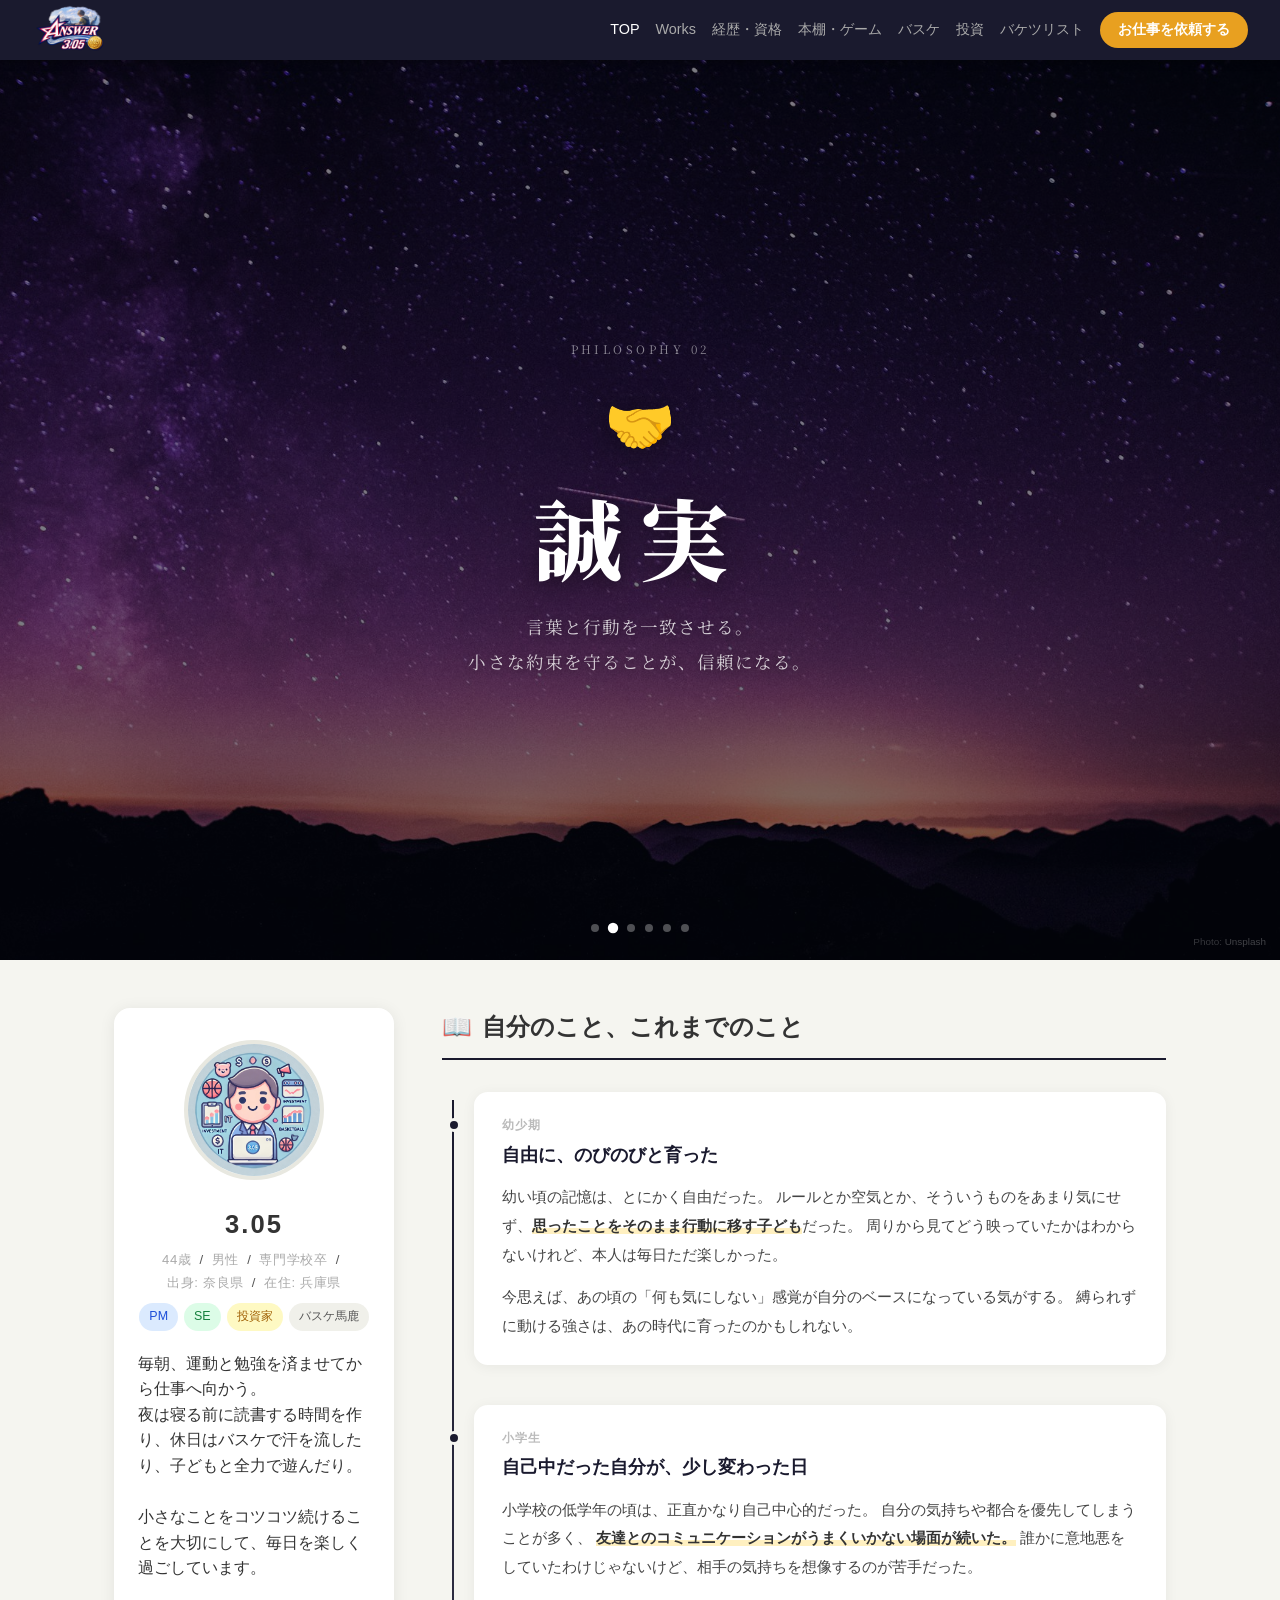
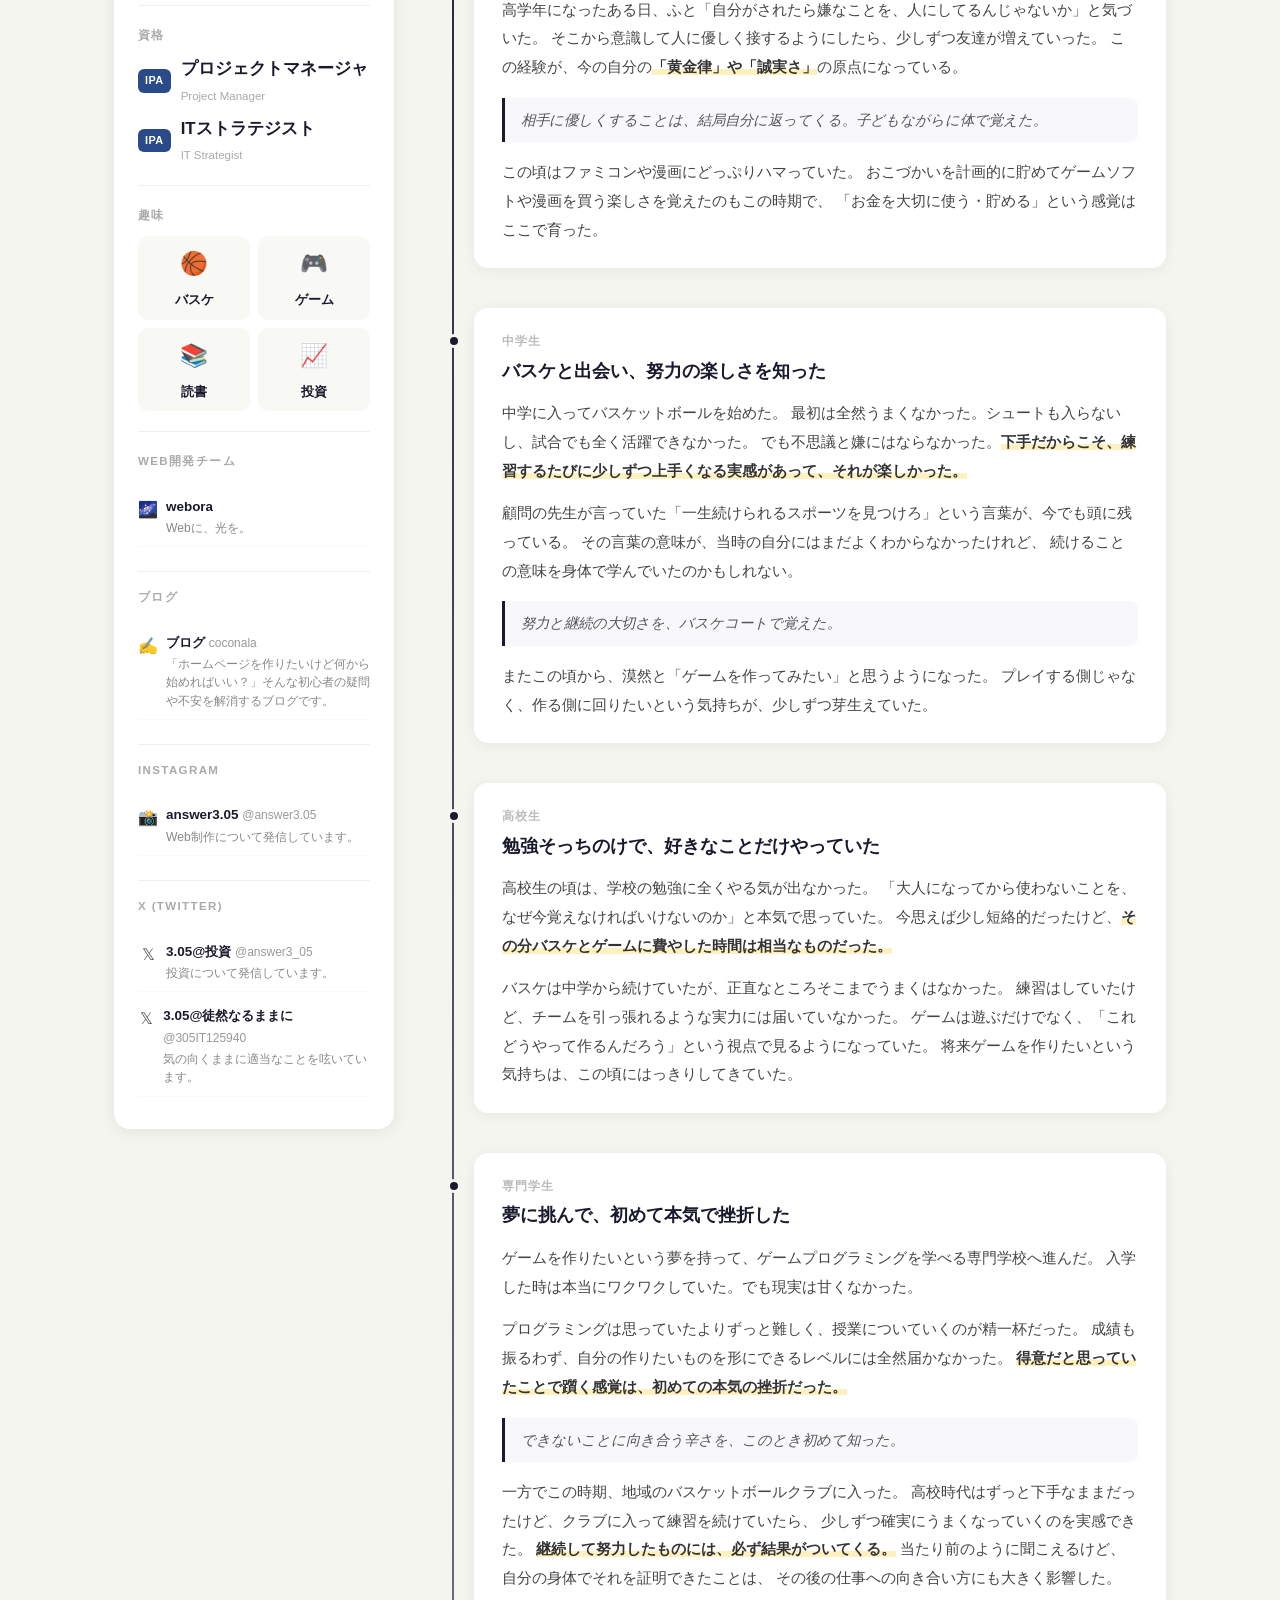
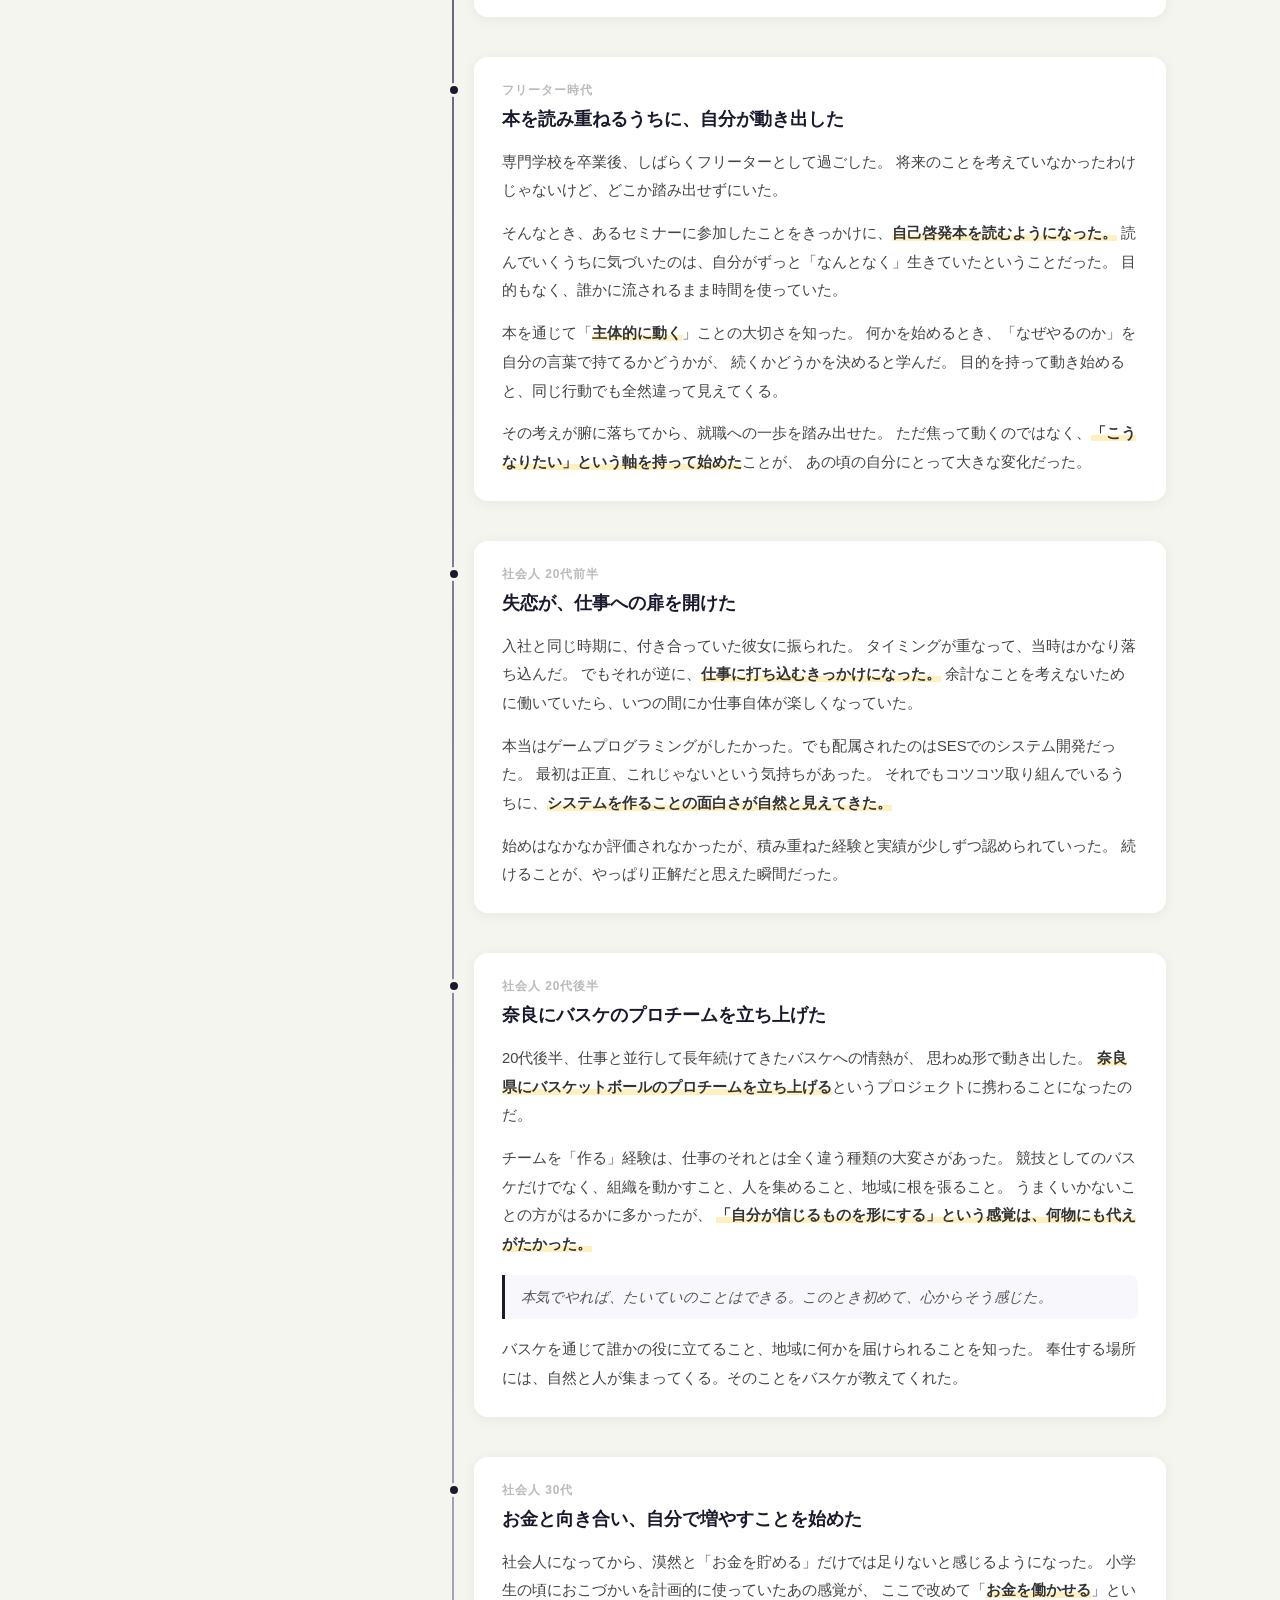
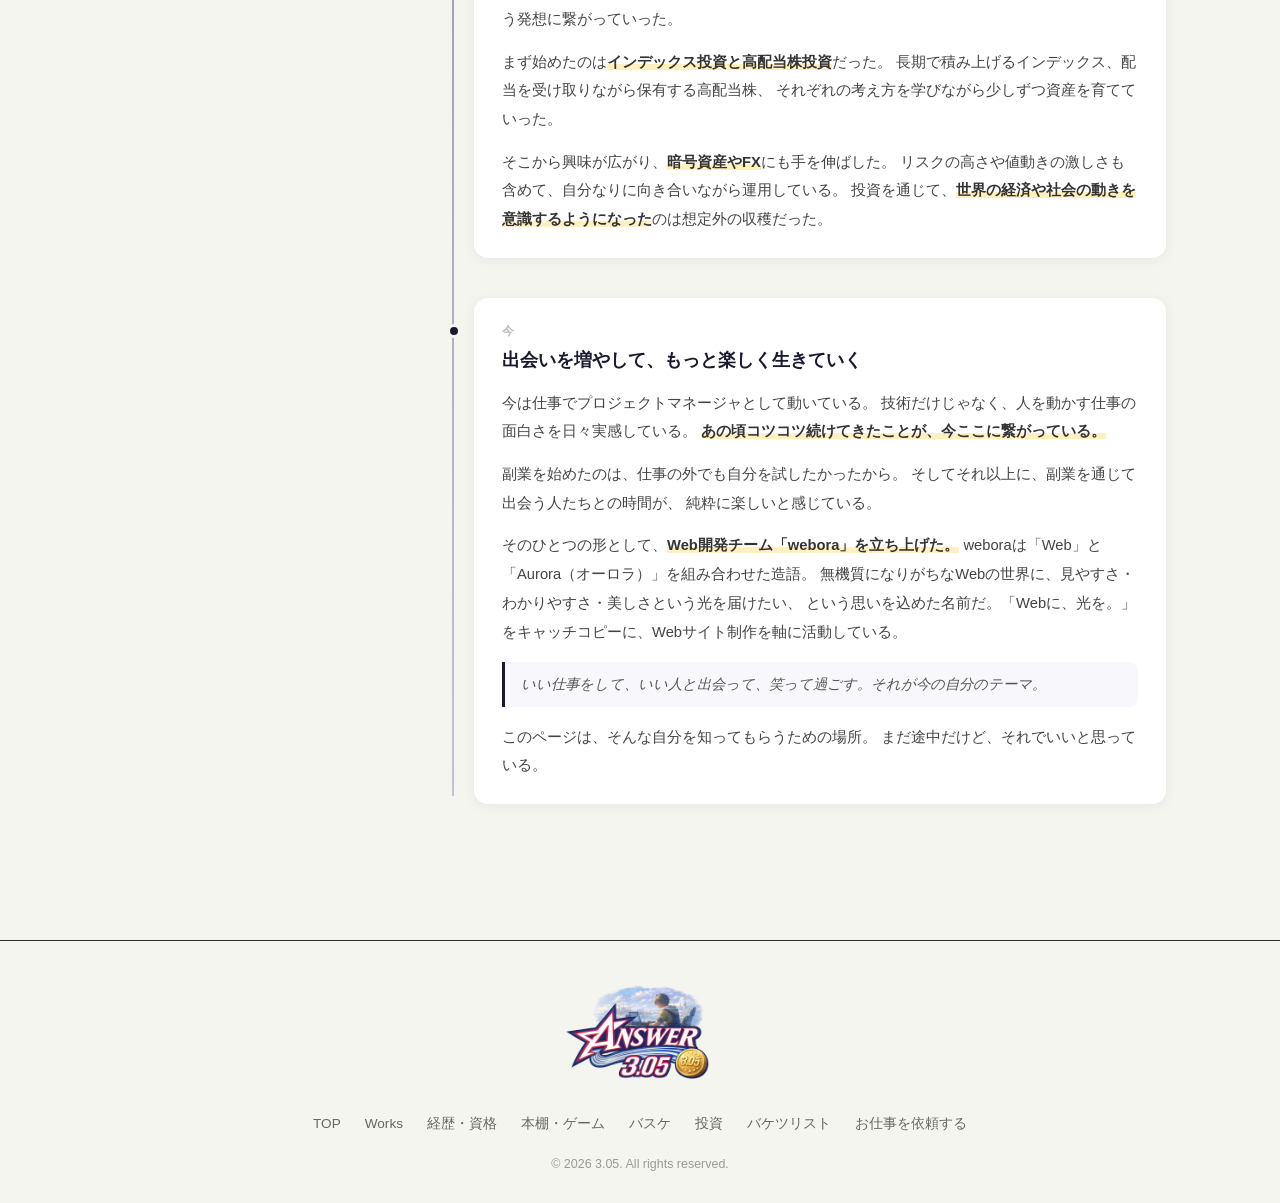
==== commit ff58a611: "トップページ: XアカウントのリンクテキストをID修正 6.75→3.05 Co-Authored-By: Claude Sonnet 4.6 <noreply@anthropic.com>" ====
--- a/index.html
+++ b/index.html
@@ -512,7 +512,7 @@
           <a href="https://x.com/305IT125940" target="_blank" rel="noopener">
             <span class="link-icon">𝕏</span>
             <span class="link-body">
-              <span class="link-name">6.75@徒然なるままに <span class="link-handle">@305IT125940</span></span>
+              <span class="link-name">3.05@徒然なるままに <span class="link-handle">@305IT125940</span></span>
               <span class="link-desc">気の向くままに適当なことを呟いています。</span>
             </span>
           </a>
--- a/css/style.css
+++ b/css/style.css
@@ -1024,6 +1024,210 @@
   margin-top: 1px;
 }
 
+/* 料金セクション */
+.pricing-grid {
+  display: grid;
+  grid-template-columns: repeat(2, 1fr);
+  gap: 20px;
+  margin-bottom: 64px;
+}
+
+.pricing-card {
+  background: var(--white);
+  border-radius: 14px;
+  padding: 28px 28px 24px;
+  box-shadow: 0 2px 14px rgba(0,0,0,0.06);
+  border-top: 4px solid var(--accent);
+}
+
+.pricing-service {
+  font-size: 0.8rem;
+  font-weight: 700;
+  letter-spacing: 0.08em;
+  color: var(--accent);
+  margin-bottom: 16px;
+  text-transform: uppercase;
+}
+
+.pricing-rows {
+  display: flex;
+  flex-direction: column;
+  gap: 12px;
+  margin-bottom: 16px;
+}
+
+.pricing-row {
+  display: grid;
+  grid-template-columns: 1fr auto 52px;
+  align-items: baseline;
+  gap: 4px;
+  border-bottom: 1px solid #eef0f5;
+  padding-bottom: 10px;
+}
+
+.pricing-row:last-child {
+  border-bottom: none;
+  padding-bottom: 0;
+}
+
+.pricing-label {
+  font-size: 0.88rem;
+  color: #555;
+  display: flex;
+  flex-direction: column;
+  gap: 2px;
+}
+
+.pricing-label-sub {
+  font-size: 0.75rem;
+  color: #999;
+  font-weight: 400;
+}
+
+.pricing-value {
+  font-size: 1.1rem;
+  font-weight: 700;
+  color: var(--navy);
+  text-align: right;
+}
+
+.pricing-unit {
+  font-size: 0.78rem;
+  color: #888;
+}
+
+.pricing-value.free {
+  color: #1a8a3a;
+  font-size: 1.2rem;
+}
+
+.pricing-unit {
+  font-size: 0.78rem;
+  font-weight: 400;
+  color: #888;
+}
+
+.pricing-highlight {
+  display: flex;
+  align-items: center;
+  gap: 8px;
+  font-size: 0.82rem;
+  color: #444;
+  line-height: 1.6;
+  background: #f0f4ff;
+  border-radius: 6px;
+  padding: 8px 12px;
+  margin-top: 4px;
+}
+
+.pricing-badge {
+  display: inline-block;
+  flex-shrink: 0;
+  background: var(--accent);
+  color: #fff;
+  font-size: 0.68rem;
+  font-weight: 700;
+  padding: 2px 8px;
+  border-radius: 20px;
+}
+
+.pricing-note {
+  font-size: 0.82rem;
+  color: #777;
+  margin-top: 4px;
+  line-height: 1.6;
+}
+
+@media (max-width: 640px) {
+  .pricing-grid {
+    grid-template-columns: 1fr;
+  }
+  .pricing-highlight {
+    flex-direction: column;
+    align-items: flex-start;
+    gap: 4px;
+  }
+}
+
+/* 料金ボックス */
+.service-price {
+  margin-top: 24px;
+  padding: 18px 20px;
+  background: #f5f7fb;
+  border-radius: 10px;
+  border-left: 4px solid var(--accent);
+}
+
+.service-price-title {
+  font-size: 0.72rem;
+  font-weight: 700;
+  letter-spacing: 0.12em;
+  color: var(--accent);
+  text-transform: uppercase;
+  margin-bottom: 12px;
+}
+
+.service-price-items {
+  display: flex;
+  flex-direction: column;
+  gap: 10px;
+}
+
+.service-price-item {
+  display: flex;
+  justify-content: space-between;
+  align-items: baseline;
+  gap: 8px;
+}
+
+.service-price-label {
+  font-size: 0.88rem;
+  color: #555;
+}
+
+.service-price-value {
+  font-size: 1.05rem;
+  font-weight: 700;
+  color: var(--navy);
+  white-space: nowrap;
+}
+
+.service-price-value.free {
+  color: #1a8a3a;
+  font-size: 1.15rem;
+}
+
+.service-price-sub {
+  font-size: 0.78rem;
+  font-weight: 400;
+  color: #777;
+}
+
+.service-price-divider {
+  border: none;
+  border-top: 1px solid #dde2ec;
+  margin: 10px 0;
+}
+
+.service-price-note {
+  font-size: 0.8rem;
+  color: #555;
+  margin-top: 12px;
+  line-height: 1.6;
+}
+
+.service-price-badge {
+  display: inline-block;
+  background: var(--accent);
+  color: #fff;
+  font-size: 0.7rem;
+  font-weight: 700;
+  padding: 2px 8px;
+  border-radius: 20px;
+  margin-right: 6px;
+  vertical-align: middle;
+}
+
 /* クライアントタイプ */
 .client-grid {
   display: grid;
@@ -2283,7 +2487,20 @@
   .invest-grid,
   .team-grid { grid-template-columns: 1fr; }
 
-  .games-grid { grid-template-columns: repeat(2, 1fr); }
+  .games-grid {
+    display: flex;
+    flex-wrap: nowrap;
+    overflow-x: auto;
+    gap: 16px;
+    padding-bottom: 12px;
+    -webkit-overflow-scrolling: touch;
+    scroll-snap-type: x mandatory;
+  }
+  .games-grid .game-card {
+    flex: 0 0 72vw;
+    max-width: 280px;
+    scroll-snap-align: start;
+  }
 
   .page-hero { padding: 48px 20px 40px; }
 
@@ -2662,3 +2879,302 @@
 
   .book-cover { width: 40px; height: 160px; }
 }
+
+
+/* ============================================================
+   バケツリストページ
+   ============================================================ */
+
+.bucket-filter {
+  display: flex;
+  gap: 10px;
+  margin-bottom: 32px;
+  flex-wrap: wrap;
+}
+
+.bucket-filter-btn {
+  display: inline-flex;
+  align-items: center;
+  gap: 8px;
+  background: #fff;
+  border: 2px solid #dde2ec;
+  border-radius: 24px;
+  padding: 8px 20px;
+  font-size: 0.9rem;
+  font-weight: 600;
+  color: #555;
+  cursor: pointer;
+  transition: border-color 0.2s, color 0.2s, background 0.2s;
+  font-family: inherit;
+}
+
+.bucket-filter-btn:hover {
+  border-color: var(--accent);
+  color: var(--accent);
+}
+
+.bucket-filter-btn.active {
+  background: var(--accent);
+  border-color: var(--accent);
+  color: #fff;
+}
+
+.bucket-count {
+  display: inline-flex;
+  align-items: center;
+  justify-content: center;
+  background: rgba(0,0,0,0.1);
+  border-radius: 20px;
+  font-size: 0.76rem;
+  font-weight: 700;
+  min-width: 22px;
+  height: 22px;
+  padding: 0 6px;
+}
+
+.bucket-filter-btn.active .bucket-count {
+  background: rgba(255,255,255,0.25);
+}
+
+.bucket-grid {
+  display: grid;
+  grid-template-columns: repeat(auto-fill, minmax(170px, 1fr));
+  gap: 20px;
+}
+
+.bucket-card {
+  background: #fff;
+  border-radius: 12px;
+  overflow: hidden;
+  box-shadow: 0 4px 16px rgba(0,0,0,0.07);
+  transition: transform 0.2s, box-shadow 0.2s;
+  cursor: pointer;
+  display: flex;
+  flex-direction: column;
+}
+
+.bucket-card:hover {
+  transform: translateY(-4px);
+  box-shadow: 0 8px 24px rgba(0,0,0,0.12);
+}
+
+.bucket-card[data-status="done"] {
+  border-top: 3px solid #22c55e;
+}
+
+.bucket-img-wrap {
+  position: relative;
+  width: 100%;
+  padding-top: 75%;
+  overflow: hidden;
+  background: #eef0f4;
+  flex-shrink: 0;
+}
+
+.bucket-img {
+  position: absolute;
+  inset: 0;
+  width: 100%;
+  height: 100%;
+  object-fit: cover;
+}
+
+.bucket-body {
+  padding: 12px 14px 8px;
+  flex: 1;
+}
+
+.bucket-num {
+  font-size: 0.7rem;
+  color: #bbb;
+  font-weight: 600;
+  letter-spacing: 0.06em;
+  margin-bottom: 4px;
+}
+
+.bucket-title {
+  font-size: 0.88rem;
+  font-weight: 700;
+  color: var(--navy);
+  line-height: 1.55;
+}
+
+/* ステータスフッター */
+.bucket-footer {
+  padding: 8px 14px 12px;
+  border-top: 1px solid #f0f0ea;
+}
+
+.bucket-tag {
+  display: none;
+  align-items: center;
+  gap: 4px;
+  font-size: 0.72rem;
+  font-weight: 700;
+  padding: 3px 10px;
+  border-radius: 20px;
+}
+
+.bucket-tag--done {
+  background: #dcfce7;
+  color: #15803d;
+}
+
+.bucket-tag--pending {
+  background: #f3f4f6;
+  color: #6b7280;
+}
+
+.bucket-card[data-status="done"] .bucket-tag--done    { display: inline-flex; }
+.bucket-card[data-status="pending"] .bucket-tag--pending { display: inline-flex; }
+
+/* ===== モーダル ===== */
+.bucket-modal {
+  display: none;
+  position: fixed;
+  inset: 0;
+  z-index: 500;
+  align-items: center;
+  justify-content: center;
+  padding: 20px;
+}
+
+.bucket-modal.is-open {
+  display: flex;
+  animation: bucketFadeIn 0.22s ease;
+}
+
+.bucket-modal.is-open .bucket-modal-box {
+  animation: bucketSlideIn 0.28s cubic-bezier(0.34, 1.1, 0.64, 1);
+}
+
+@keyframes bucketFadeIn {
+  from { opacity: 0; }
+  to   { opacity: 1; }
+}
+
+@keyframes bucketSlideIn {
+  from {
+    opacity: 0;
+    transform: translateY(20px) scale(0.96);
+  }
+  to {
+    opacity: 1;
+    transform: translateY(0) scale(1);
+  }
+}
+
+.bucket-modal-backdrop {
+  position: absolute;
+  inset: 0;
+  background: rgba(0,0,0,0.6);
+  backdrop-filter: blur(4px);
+  -webkit-backdrop-filter: blur(4px);
+}
+
+.bucket-modal-box {
+  position: relative;
+  background: #fff;
+  border-radius: 16px;
+  overflow: hidden;
+  max-width: 520px;
+  width: 100%;
+  max-height: 90vh;
+  overflow-y: auto;
+  box-shadow: 0 20px 60px rgba(0,0,0,0.3);
+  z-index: 1;
+}
+
+.bucket-modal-close {
+  position: absolute;
+  top: 12px;
+  right: 12px;
+  width: 36px;
+  height: 36px;
+  background: rgba(0,0,0,0.45);
+  color: #fff;
+  border: none;
+  border-radius: 50%;
+  font-size: 1.3rem;
+  line-height: 1;
+  cursor: pointer;
+  display: flex;
+  align-items: center;
+  justify-content: center;
+  z-index: 10;
+  transition: background 0.2s;
+}
+
+.bucket-modal-close:hover {
+  background: rgba(0,0,0,0.7);
+}
+
+.bucket-modal-img-area {
+  width: 100%;
+  aspect-ratio: 4 / 3;
+  background: #eef0f4;
+  overflow: hidden;
+}
+
+.bucket-modal-img {
+  width: 100%;
+  height: 100%;
+  object-fit: cover;
+}
+
+.bucket-modal-content {
+  padding: 24px 28px 32px;
+}
+
+.bucket-modal-num {
+  font-size: 0.75rem;
+  color: #bbb;
+  font-weight: 600;
+  letter-spacing: 0.06em;
+  margin-bottom: 6px;
+}
+
+.bucket-modal-title {
+  font-size: 1.25rem;
+  font-weight: 700;
+  color: var(--navy);
+  line-height: 1.45;
+  margin-bottom: 12px;
+}
+
+.bucket-modal-status-wrap {
+  margin-bottom: 16px;
+}
+
+.bucket-modal-status-wrap .bucket-tag {
+  display: inline-flex;
+}
+
+.bucket-modal-desc {
+  font-size: 0.92rem;
+  color: #555;
+  line-height: 1.85;
+}
+
+@media (max-width: 640px) {
+  .bucket-filter { gap: 8px; }
+  .bucket-filter-btn {
+    flex: 1;
+    justify-content: center;
+    padding: 7px 6px;
+    font-size: 0.82rem;
+  }
+
+  .bucket-grid {
+    grid-template-columns: repeat(2, 1fr);
+    gap: 12px;
+  }
+
+  .bucket-title { font-size: 0.8rem; }
+  .bucket-body { padding: 10px 12px 6px; }
+  .bucket-footer { padding: 6px 12px 10px; }
+
+  .bucket-modal { padding: 12px; }
+  .bucket-modal-title { font-size: 1.05rem; }
+  .bucket-modal-content { padding: 20px 20px 28px; }
+}
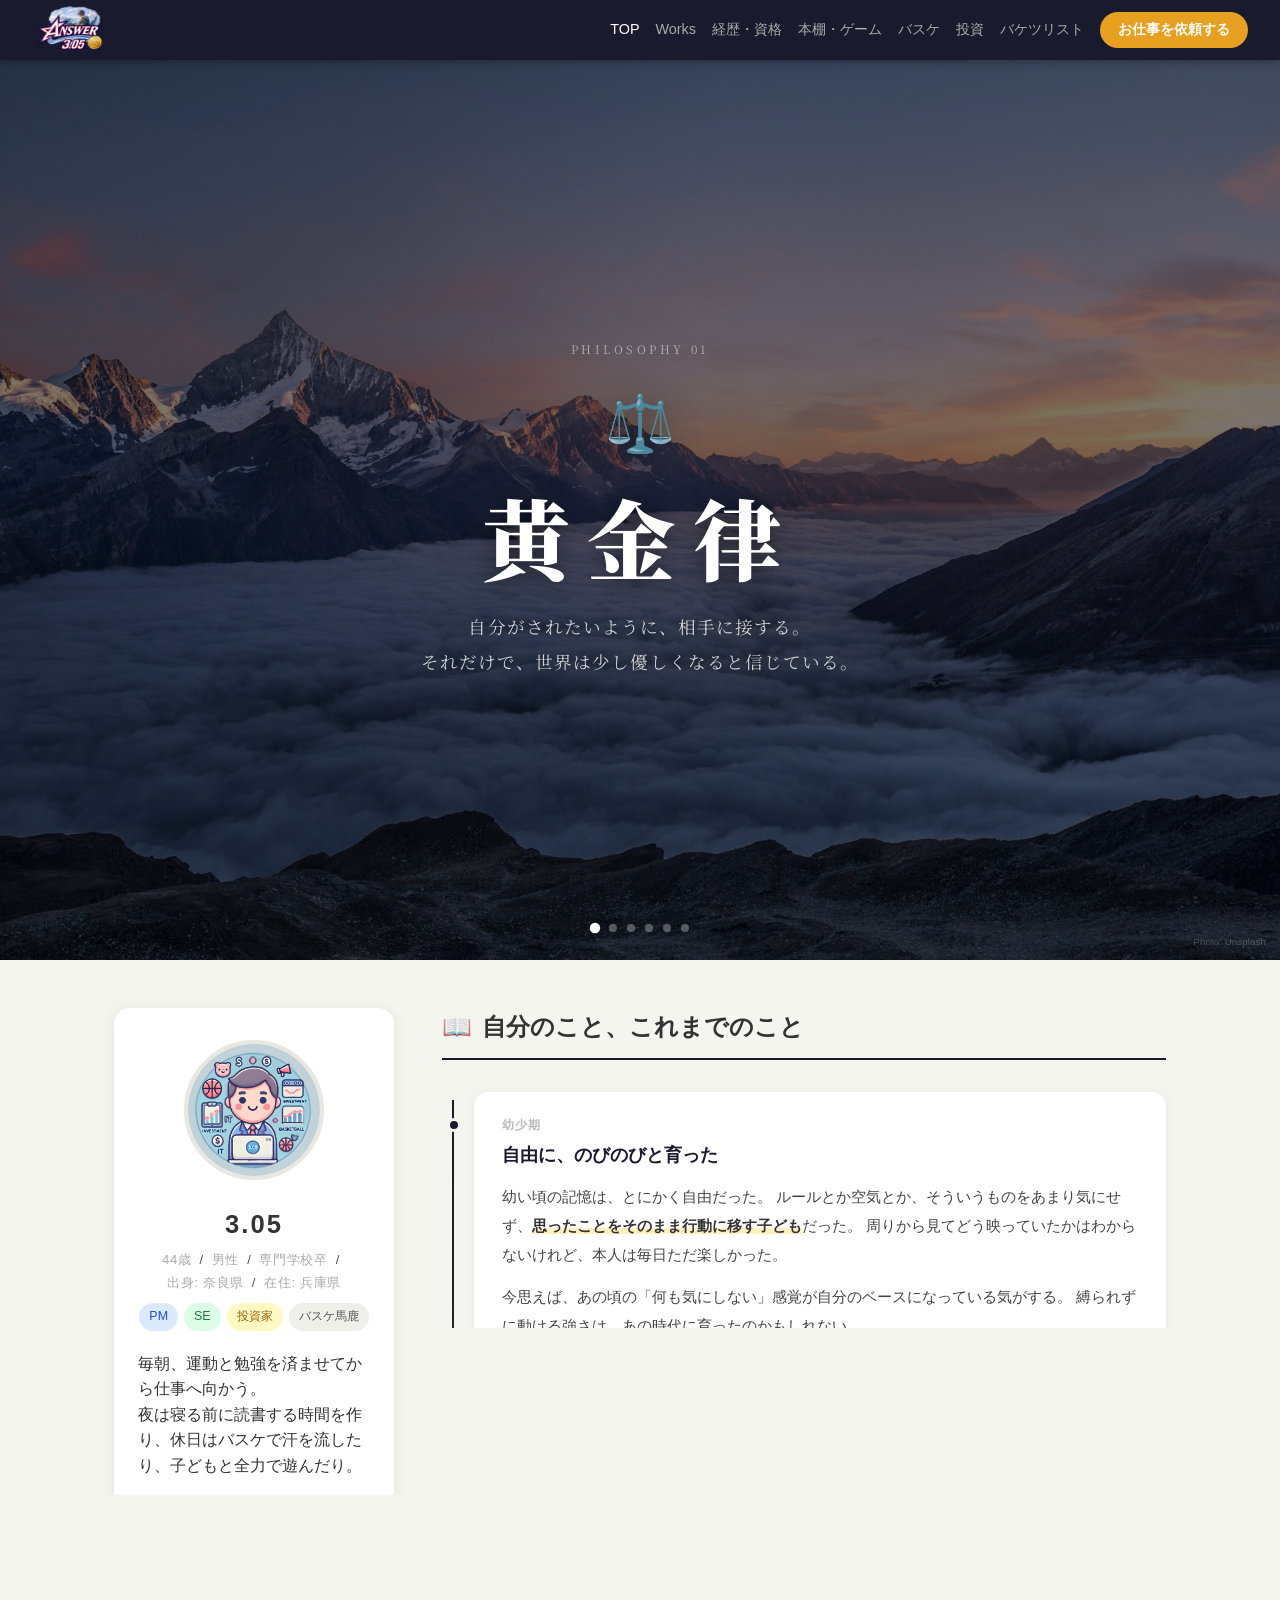
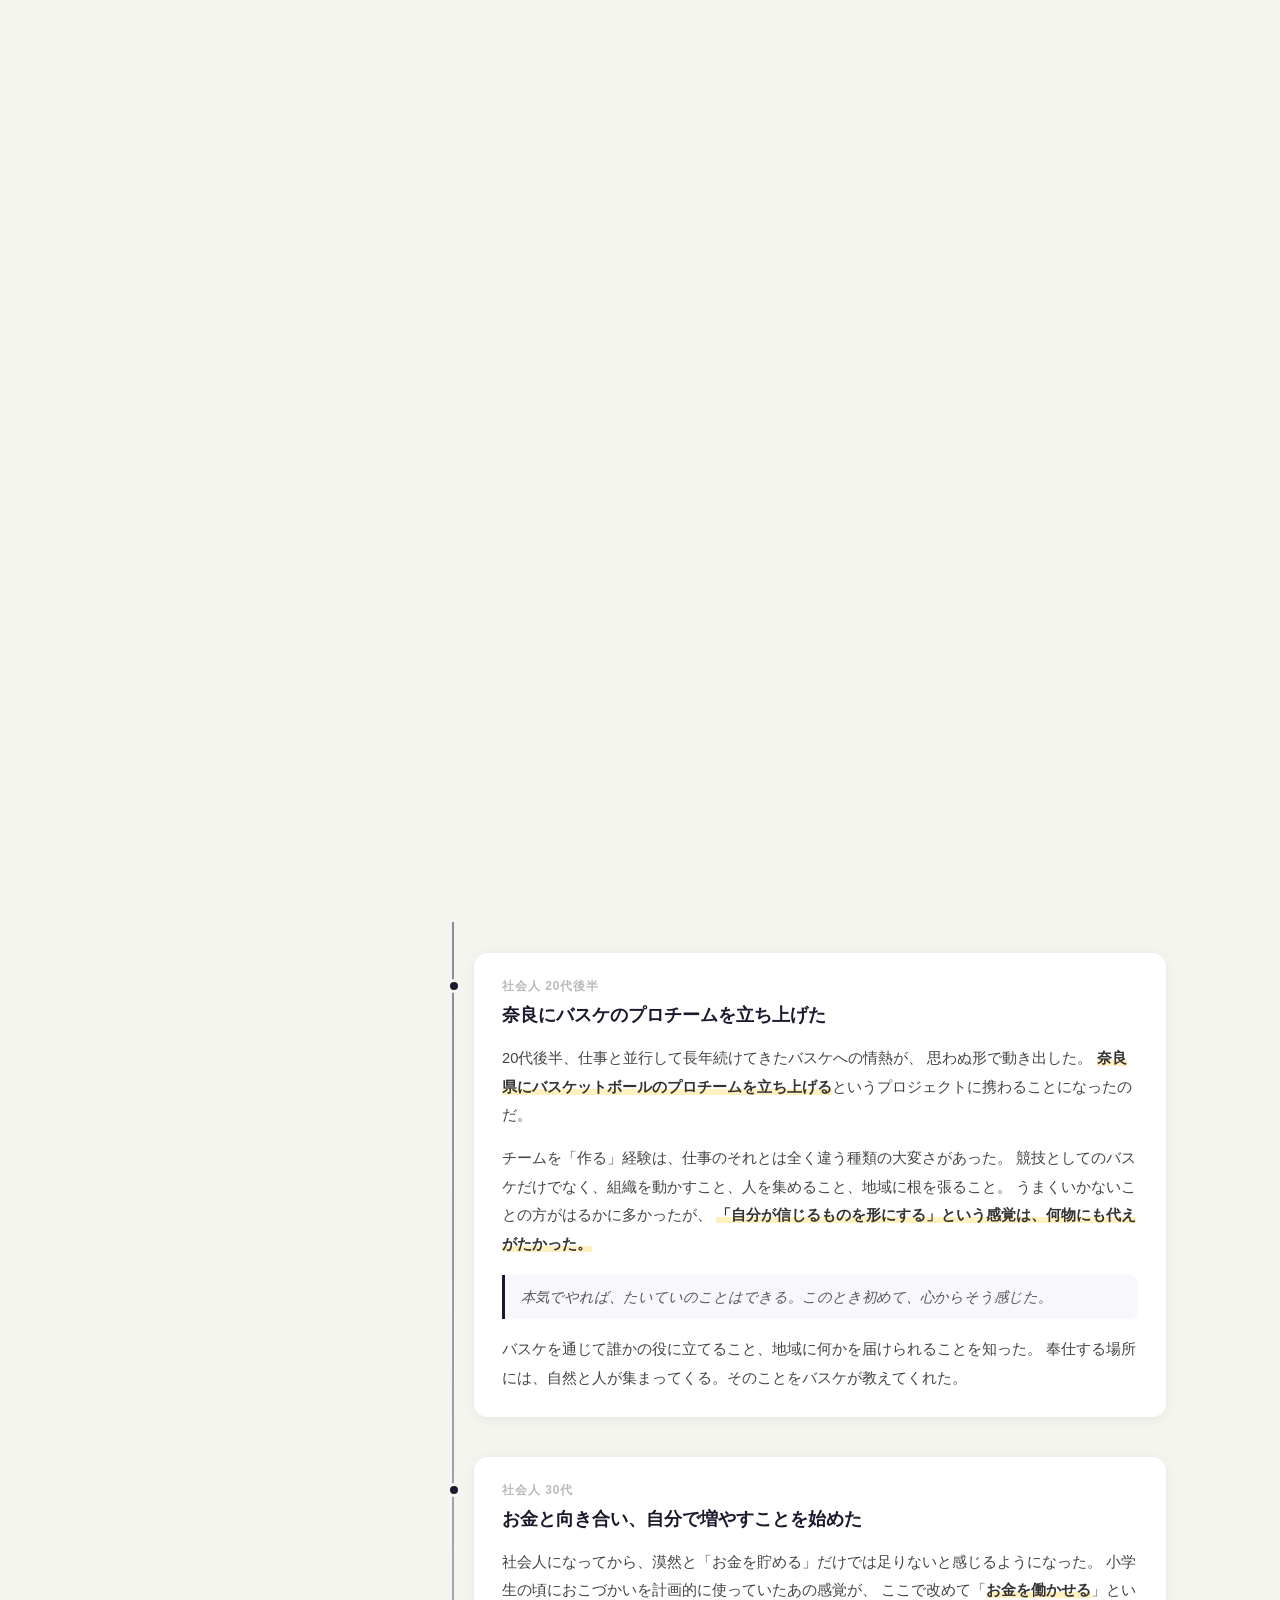
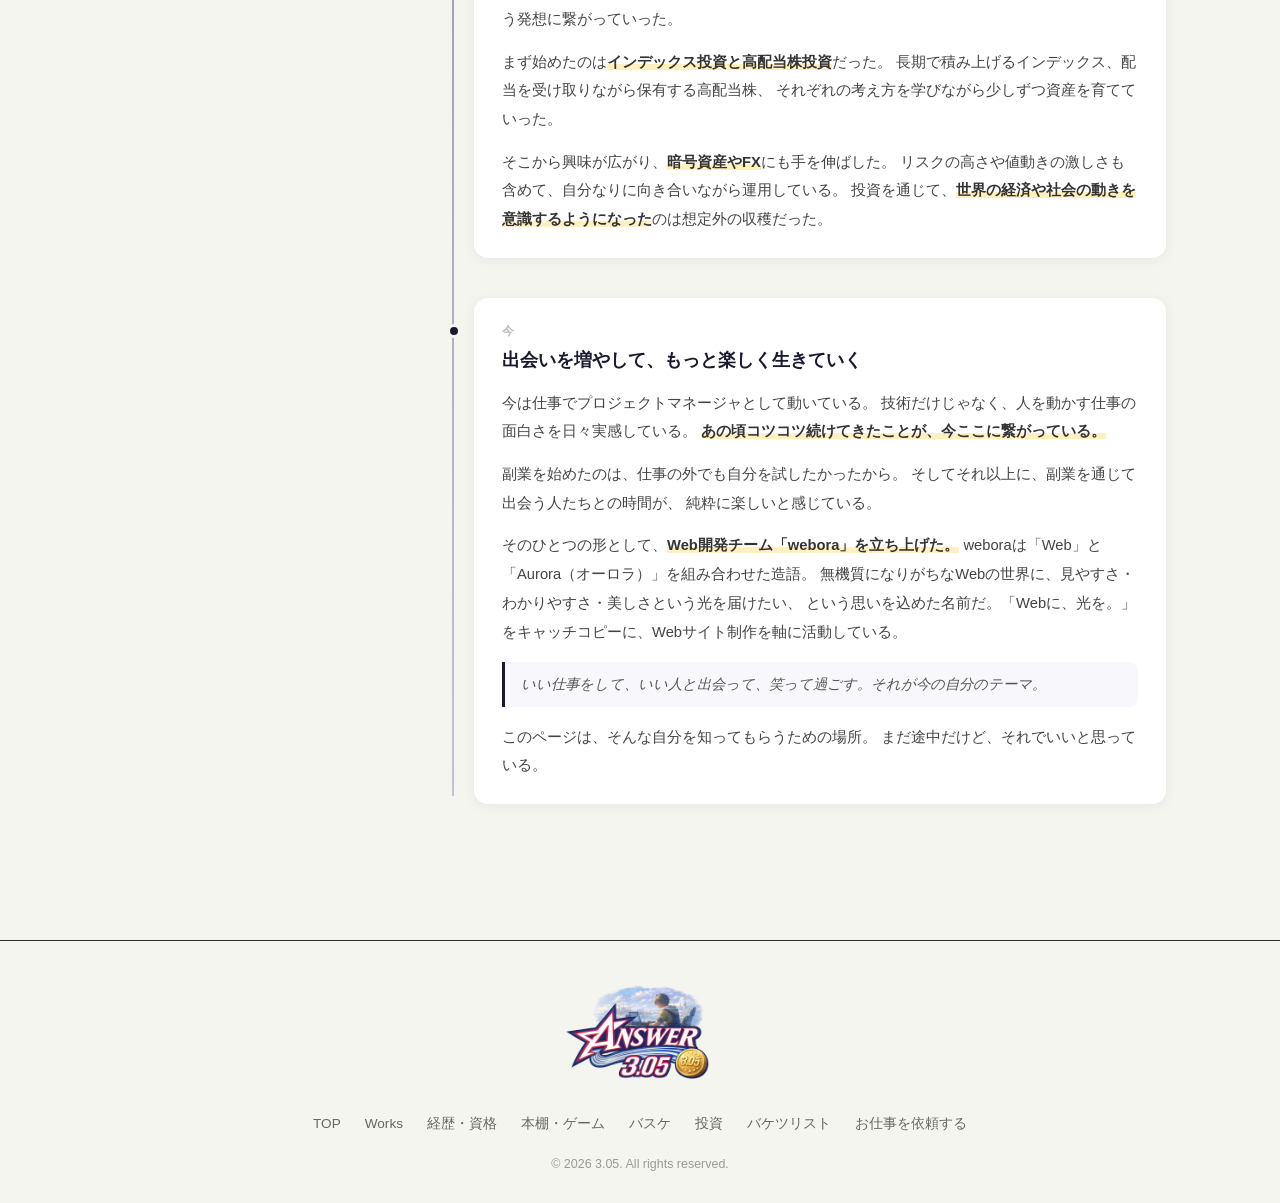
==== commit da478556: "Add talk page and profile CTA for casual conversation requests - Add html/talk.html: form to request" ====
--- a/index.html
+++ b/index.html
@@ -518,6 +518,16 @@
           </a>
         </div>
 
+        <!-- お話しませんか CTA -->
+        <a href="html/talk.html" class="talk-cta-btn">
+          <span class="talk-cta-icon">💬</span>
+          <span class="talk-cta-body">
+            <span class="talk-cta-main">3.05とお話しませんか</span>
+            <span class="talk-cta-sub">日時・話したい内容を入れて気軽に申し込めます</span>
+          </span>
+          <span class="talk-cta-arrow">→</span>
+        </a>
+
       </div>
     </aside>
 
--- a/css/style.css
+++ b/css/style.css
@@ -2437,6 +2437,273 @@
   font-size: 0.82rem;
   color: #78350f;
   line-height: 1.8;
+}
+
+/* ===== 高配当株 投資ページ内リンク ===== */
+.invest-grid--dividend { margin-bottom: 32px; }
+
+.invest-tag--s { background: #fef9c3; color: #854d0e; }
+.invest-tag--a { background: #dbeafe; color: #1e40af; }
+
+.invest-detail-link {
+  text-align: center;
+  margin: 8px 0 48px;
+}
+
+.invest-detail-btn {
+  display: inline-block;
+  background: var(--accent);
+  color: #fff;
+  font-weight: 700;
+  font-size: 0.95rem;
+  padding: 12px 32px;
+  border-radius: 8px;
+  text-decoration: none;
+  transition: opacity 0.18s;
+}
+
+.invest-detail-btn:hover { opacity: 0.82; }
+
+/* ===== 高配当株ページ（dividend.html）===== */
+.dv-breadcrumb {
+  margin-bottom: 32px;
+}
+
+.dv-breadcrumb a {
+  color: var(--accent);
+  font-size: 0.88rem;
+  text-decoration: none;
+}
+
+.dv-breadcrumb a:hover { text-decoration: underline; }
+
+.dv-lead {
+  font-size: 0.95rem;
+  color: #444;
+  margin-bottom: 24px;
+  line-height: 1.8;
+}
+
+.dv-definition {
+  display: flex;
+  align-items: center;
+  gap: 16px;
+  background: #fff;
+  border-radius: 12px;
+  padding: 28px 32px;
+  box-shadow: 0 4px 16px rgba(0,0,0,0.07);
+  margin-bottom: 48px;
+  flex-wrap: wrap;
+}
+
+.dv-def-item {
+  display: flex;
+  align-items: center;
+  gap: 14px;
+  flex: 1;
+  min-width: 180px;
+}
+
+.dv-def-icon { font-size: 2rem; }
+
+.dv-def-label {
+  font-size: 0.82rem;
+  color: #888;
+  margin-bottom: 4px;
+}
+
+.dv-def-val {
+  font-size: 1.1rem;
+  color: var(--navy);
+}
+
+.dv-def-sep {
+  font-size: 0.88rem;
+  font-weight: 700;
+  color: #aaa;
+  text-align: center;
+  white-space: nowrap;
+}
+
+/* 格付けカード */
+.dv-rank-grid {
+  display: grid;
+  grid-template-columns: repeat(auto-fit, minmax(240px, 1fr));
+  gap: 20px;
+  margin-bottom: 32px;
+}
+
+.dv-rank-card {
+  background: #fff;
+  border-radius: 12px;
+  padding: 24px;
+  box-shadow: 0 4px 16px rgba(0,0,0,0.07);
+}
+
+.dv-rank-s { border-top: 4px solid #f59e0b; }
+.dv-rank-a { border-top: 4px solid var(--accent); }
+.dv-rank-b { border-top: 4px solid #6b7280; }
+.dv-rank-z { border-top: 4px solid #ef4444; }
+
+.dv-rank-header {
+  display: flex;
+  align-items: center;
+  gap: 10px;
+  margin-bottom: 12px;
+}
+
+.dv-rank-badge {
+  display: inline-block;
+  font-size: 0.88rem;
+  font-weight: 800;
+  padding: 3px 12px;
+  border-radius: 20px;
+}
+
+.dv-rank-badge--s { background: #fef9c3; color: #92400e; }
+.dv-rank-badge--a { background: #dbeafe; color: #1e40af; }
+.dv-rank-badge--b { background: #f3f4f6; color: #374151; }
+.dv-rank-badge--z { background: #fee2e2; color: #991b1b; }
+
+.dv-rank-sub {
+  font-size: 0.78rem;
+  color: #888;
+}
+
+.dv-rank-cond-title {
+  font-size: 0.78rem;
+  color: #888;
+  margin-bottom: 10px;
+}
+
+.dv-rank-list {
+  margin: 0;
+  padding-left: 18px;
+  font-size: 0.86rem;
+  color: #444;
+  line-height: 1.9;
+}
+
+/* 格付け階層 */
+.dv-hierarchy {
+  display: flex;
+  align-items: center;
+  gap: 8px;
+  background: #f9fafb;
+  border-radius: 10px;
+  padding: 16px 24px;
+  margin-bottom: 48px;
+  flex-wrap: wrap;
+  font-size: 0.9rem;
+  font-weight: 700;
+}
+
+.dv-hier-item {
+  padding: 6px 18px;
+  border-radius: 20px;
+  font-size: 0.88rem;
+}
+
+.dv-hier-s { background: #fef9c3; color: #92400e; }
+.dv-hier-a { background: #dbeafe; color: #1e40af; }
+.dv-hier-b { background: #f3f4f6; color: #374151; }
+
+.dv-hier-arrow { color: #aaa; font-size: 1.1rem; }
+
+.dv-hier-note {
+  font-size: 0.78rem;
+  color: #888;
+  font-weight: 400;
+  margin-left: 8px;
+}
+
+/* 購入タイミング */
+.dv-timing-box {
+  display: flex;
+  align-items: center;
+  gap: 20px;
+  background: #fff;
+  border-radius: 12px;
+  padding: 24px 28px;
+  box-shadow: 0 4px 16px rgba(0,0,0,0.07);
+  margin-bottom: 48px;
+  border-left: 4px solid #10b981;
+}
+
+.dv-timing-buy { border-left-color: #10b981; }
+
+.dv-timing-icon { font-size: 2rem; flex-shrink: 0; }
+
+.dv-timing-label { font-size: 0.82rem; color: #888; margin-bottom: 4px; }
+
+.dv-timing-main { font-size: 1rem; color: var(--navy); }
+
+/* 売却タイミング */
+.dv-sell-list {
+  display: flex;
+  flex-direction: column;
+  gap: 16px;
+  margin-bottom: 48px;
+}
+
+.dv-sell-item {
+  display: flex;
+  align-items: flex-start;
+  gap: 20px;
+  background: #fff;
+  border-radius: 12px;
+  padding: 22px 24px;
+  box-shadow: 0 4px 16px rgba(0,0,0,0.07);
+  border-left: 4px solid var(--accent);
+}
+
+.dv-sell-item--verify { border-left-color: #f59e0b; }
+
+.dv-sell-num {
+  font-size: 1.4rem;
+  font-weight: 800;
+  color: var(--accent);
+  line-height: 1;
+  min-width: 32px;
+  flex-shrink: 0;
+}
+
+.dv-sell-item--verify .dv-sell-num { color: #f59e0b; }
+
+.dv-sell-title {
+  font-weight: 700;
+  color: var(--navy);
+  margin-bottom: 6px;
+  font-size: 0.95rem;
+  display: flex;
+  align-items: center;
+  gap: 10px;
+  flex-wrap: wrap;
+}
+
+.dv-sell-badge {
+  display: inline-block;
+  font-size: 0.72rem;
+  font-weight: 700;
+  background: #fef9c3;
+  color: #92400e;
+  border-radius: 20px;
+  padding: 2px 10px;
+}
+
+.dv-sell-desc {
+  font-size: 0.88rem;
+  color: #555;
+  line-height: 1.8;
+}
+
+@media (max-width: 640px) {
+  .dv-definition { padding: 20px; gap: 12px; }
+  .dv-def-sep { width: 100%; text-align: left; }
+  .dv-hierarchy { gap: 6px; }
+  .dv-hier-note { margin-left: 0; width: 100%; }
+  .dv-sell-item { gap: 14px; }
+  .dv-timing-box { gap: 14px; }
 }
 
 /* .invest-note は invest-tag に統合したため用途変更 */
@@ -3178,3 +3445,155 @@
   .bucket-modal-title { font-size: 1.05rem; }
   .bucket-modal-content { padding: 20px 20px 28px; }
 }
+
+/* ============================================================
+   トップページ プロフィール欄 お話しCTAボタン
+   ============================================================ */
+.talk-cta-btn {
+  display: flex;
+  align-items: center;
+  gap: 12px;
+  background: linear-gradient(135deg, var(--accent, #4f46e5) 0%, #7c3aed 100%);
+  color: #fff;
+  border-radius: 12px;
+  padding: 16px 18px;
+  margin-top: 24px;
+  text-decoration: none;
+  transition: opacity 0.18s, transform 0.18s;
+}
+
+.talk-cta-btn:hover {
+  opacity: 0.88;
+  transform: translateY(-2px);
+}
+
+.talk-cta-icon {
+  font-size: 1.6rem;
+  flex-shrink: 0;
+}
+
+.talk-cta-body {
+  display: flex;
+  flex-direction: column;
+  flex: 1;
+  gap: 3px;
+}
+
+.talk-cta-main {
+  font-size: 0.95rem;
+  font-weight: 700;
+  letter-spacing: 0.02em;
+}
+
+.talk-cta-sub {
+  font-size: 0.72rem;
+  opacity: 0.85;
+  line-height: 1.5;
+}
+
+.talk-cta-arrow {
+  font-size: 1rem;
+  flex-shrink: 0;
+}
+
+/* ============================================================
+   お話しページ（talk.html）
+   ============================================================ */
+.talk-hero {
+  background: linear-gradient(135deg, var(--navy, #1a1a2e) 0%, #2d1b69 100%);
+  color: #fff;
+  text-align: center;
+  padding: 60px 24px 56px;
+}
+
+.talk-hero-icon {
+  font-size: 3rem;
+  margin-bottom: 16px;
+}
+
+.talk-hero h2 {
+  font-size: clamp(1.5rem, 4vw, 2rem);
+  font-weight: 800;
+  margin-bottom: 16px;
+  letter-spacing: 0.04em;
+}
+
+.talk-hero p {
+  font-size: 0.95rem;
+  line-height: 1.9;
+  opacity: 0.88;
+}
+
+.talk-body {
+  max-width: 960px;
+  margin: 0 auto;
+  padding: 48px 24px 80px;
+}
+
+.talk-layout {
+  display: grid;
+  grid-template-columns: 280px 1fr;
+  gap: 40px;
+  align-items: start;
+}
+
+/* 左：案内 */
+.talk-aside {
+  background: #fff;
+  border-radius: 12px;
+  padding: 28px 24px;
+  box-shadow: 0 4px 16px rgba(0,0,0,0.07);
+  position: sticky;
+  top: 80px;
+}
+
+.talk-aside-title {
+  font-size: 0.82rem;
+  font-weight: 700;
+  color: #888;
+  text-transform: uppercase;
+  letter-spacing: 0.08em;
+  margin-bottom: 16px;
+}
+
+.talk-topic-list {
+  list-style: none;
+  padding: 0;
+  margin: 0 0 24px;
+  display: flex;
+  flex-direction: column;
+  gap: 12px;
+}
+
+.talk-topic-list li {
+  display: flex;
+  align-items: flex-start;
+  gap: 10px;
+  font-size: 0.88rem;
+  color: #444;
+  line-height: 1.6;
+}
+
+.talk-topic-icon { flex-shrink: 0; font-size: 1.1rem; }
+
+.talk-aside-note {
+  background: #f9fafb;
+  border-radius: 8px;
+  padding: 14px 16px;
+  font-size: 0.82rem;
+  color: #555;
+  line-height: 2;
+}
+
+.talk-aside-note p { margin: 0; }
+
+/* 右：フォームカラム */
+.talk-form-col { min-width: 0; }
+
+@media (max-width: 700px) {
+  .talk-layout {
+    grid-template-columns: 1fr;
+  }
+
+  .talk-aside { position: static; }
+}
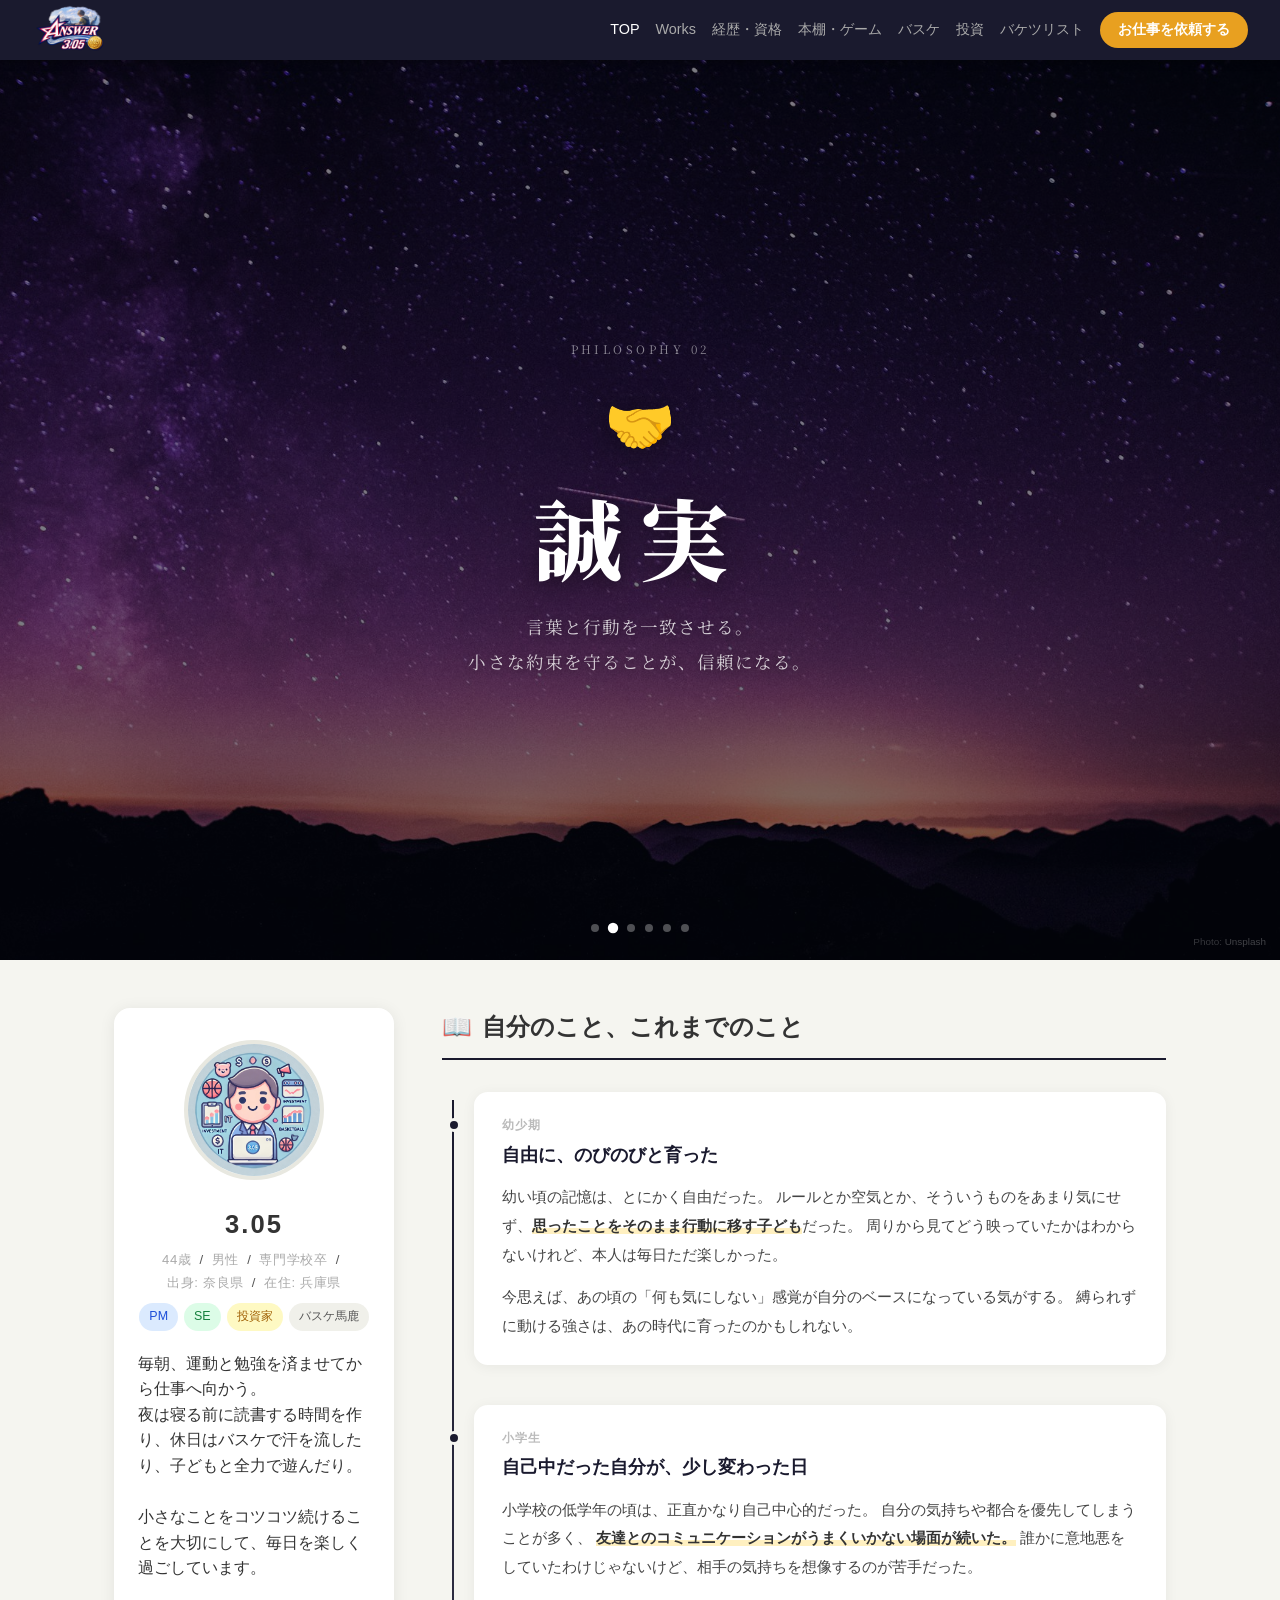
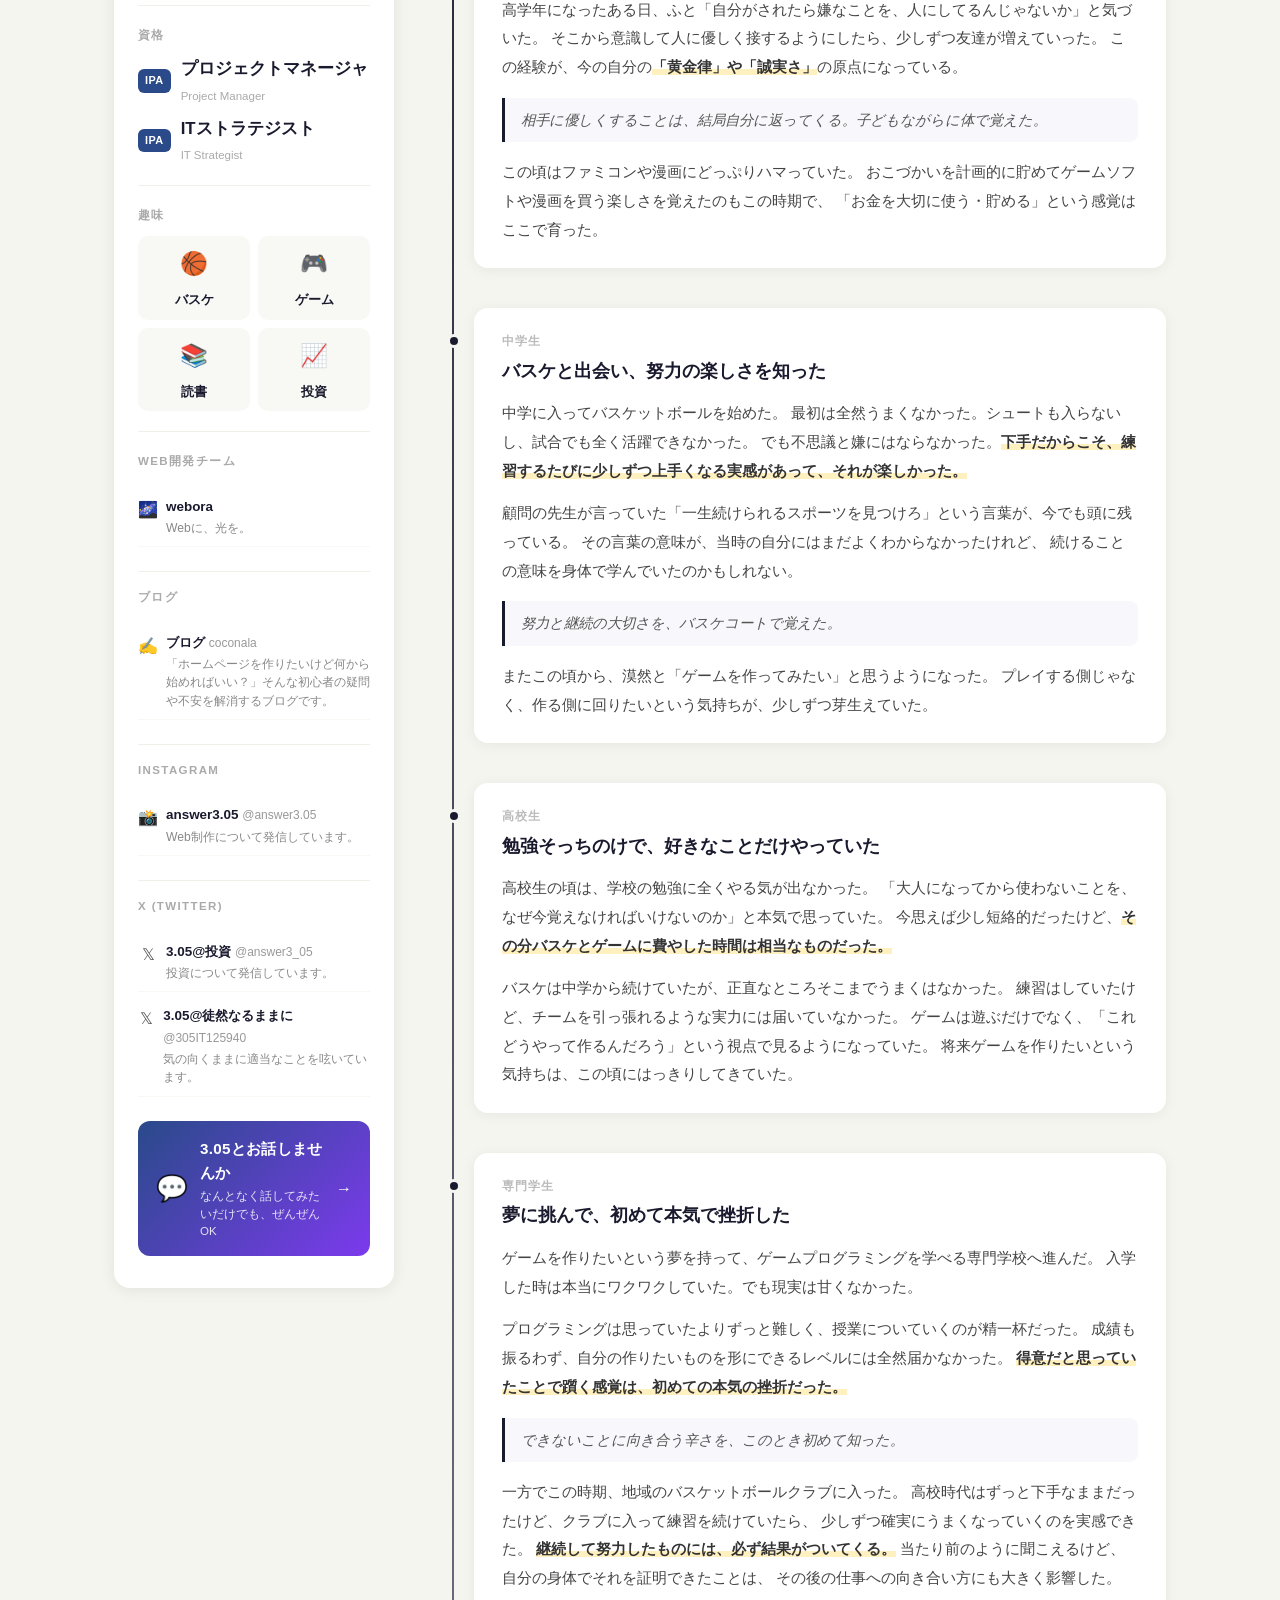
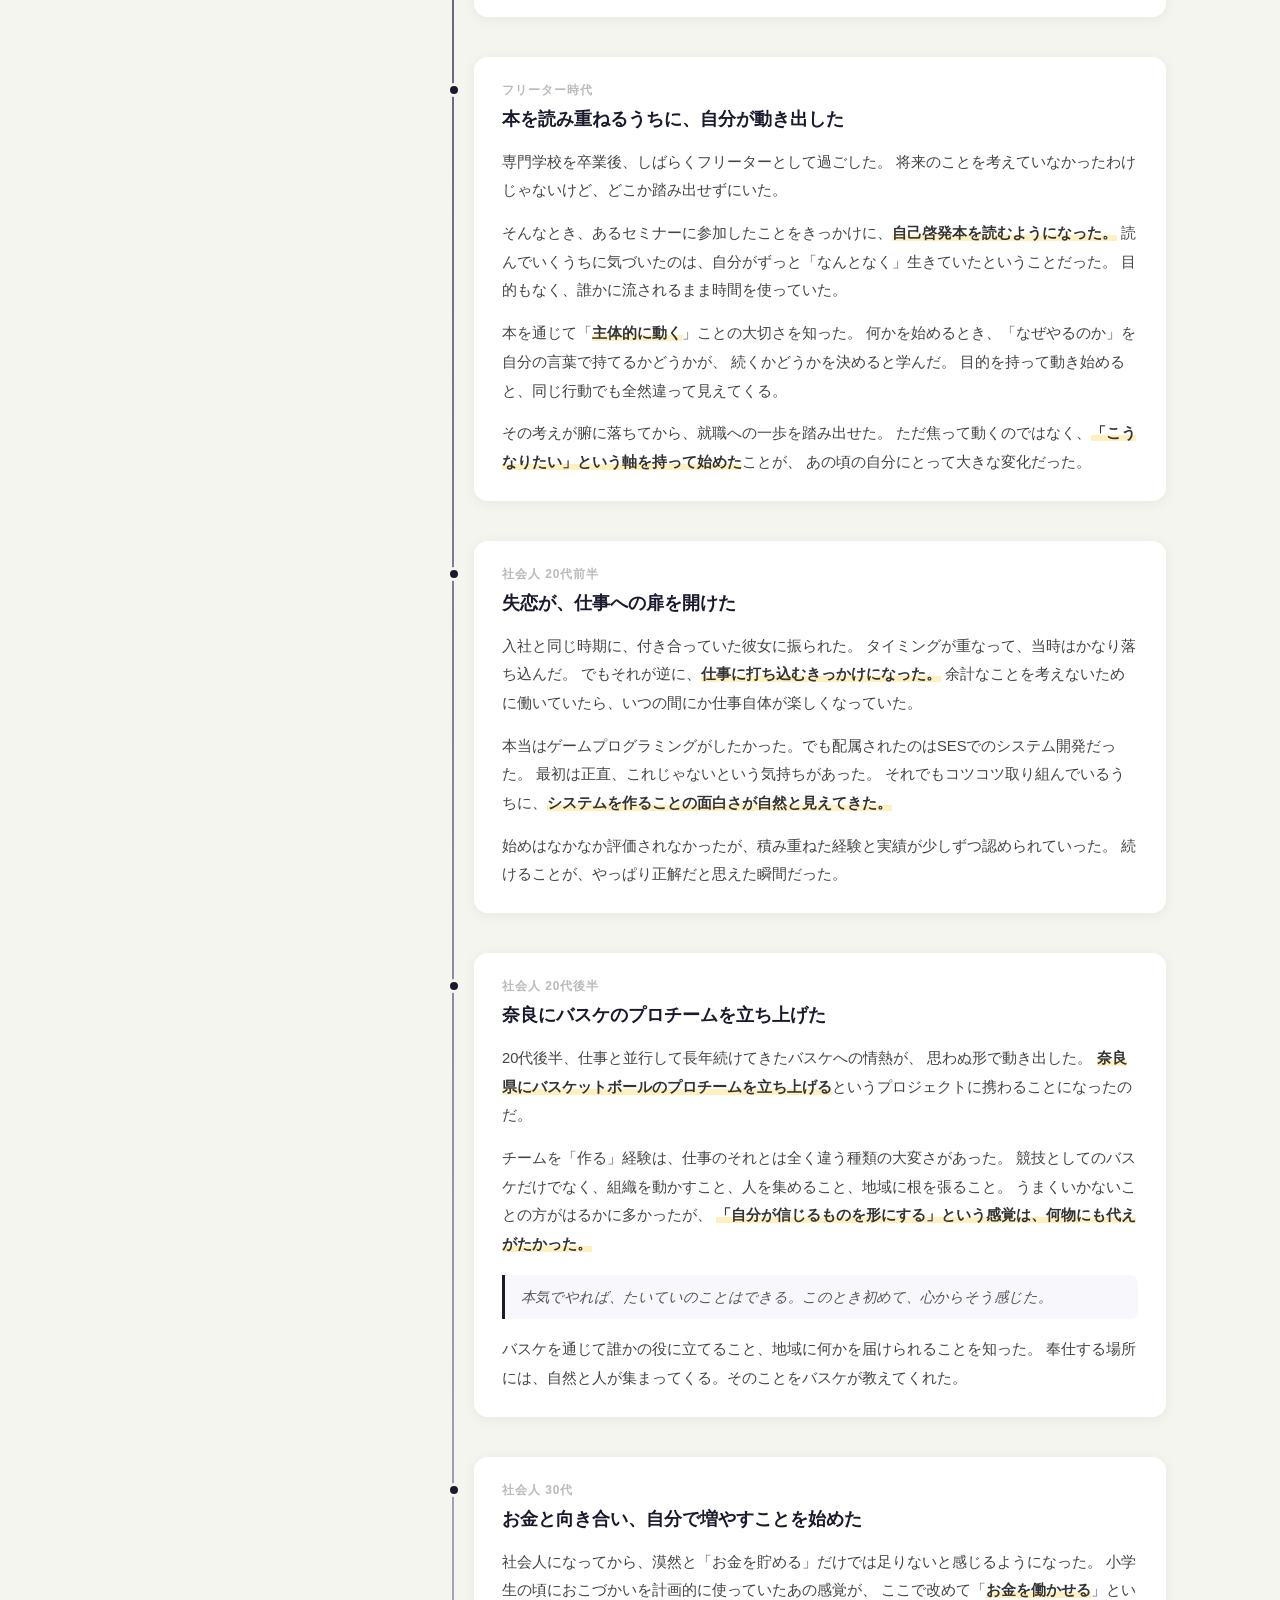
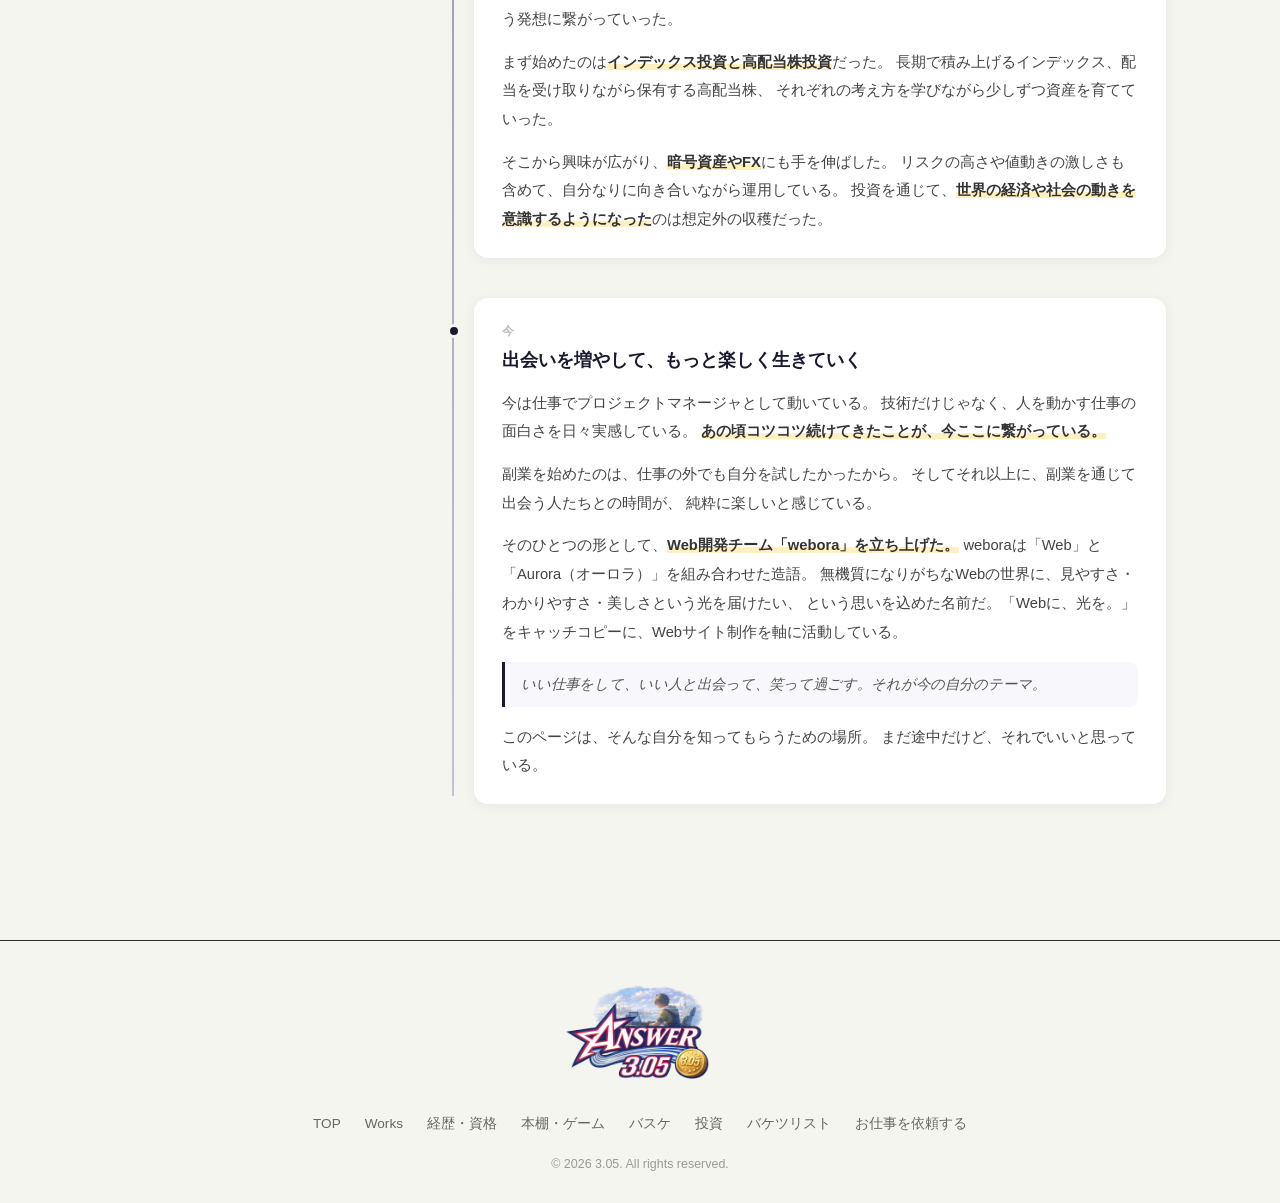
==== commit 366f2e79: "Soften talk CTA subtitle copy Co-Authored-By: Claude Sonnet 4.6 <noreply@anthropic.com>" ====
--- a/index.html
+++ b/index.html
@@ -523,7 +523,7 @@
           <span class="talk-cta-icon">💬</span>
           <span class="talk-cta-body">
             <span class="talk-cta-main">3.05とお話しませんか</span>
-            <span class="talk-cta-sub">日時・話したい内容を入れて気軽に申し込めます</span>
+            <span class="talk-cta-sub">なんとなく話してみたいだけでも、ぜんぜんOK</span>
           </span>
           <span class="talk-cta-arrow">→</span>
         </a>
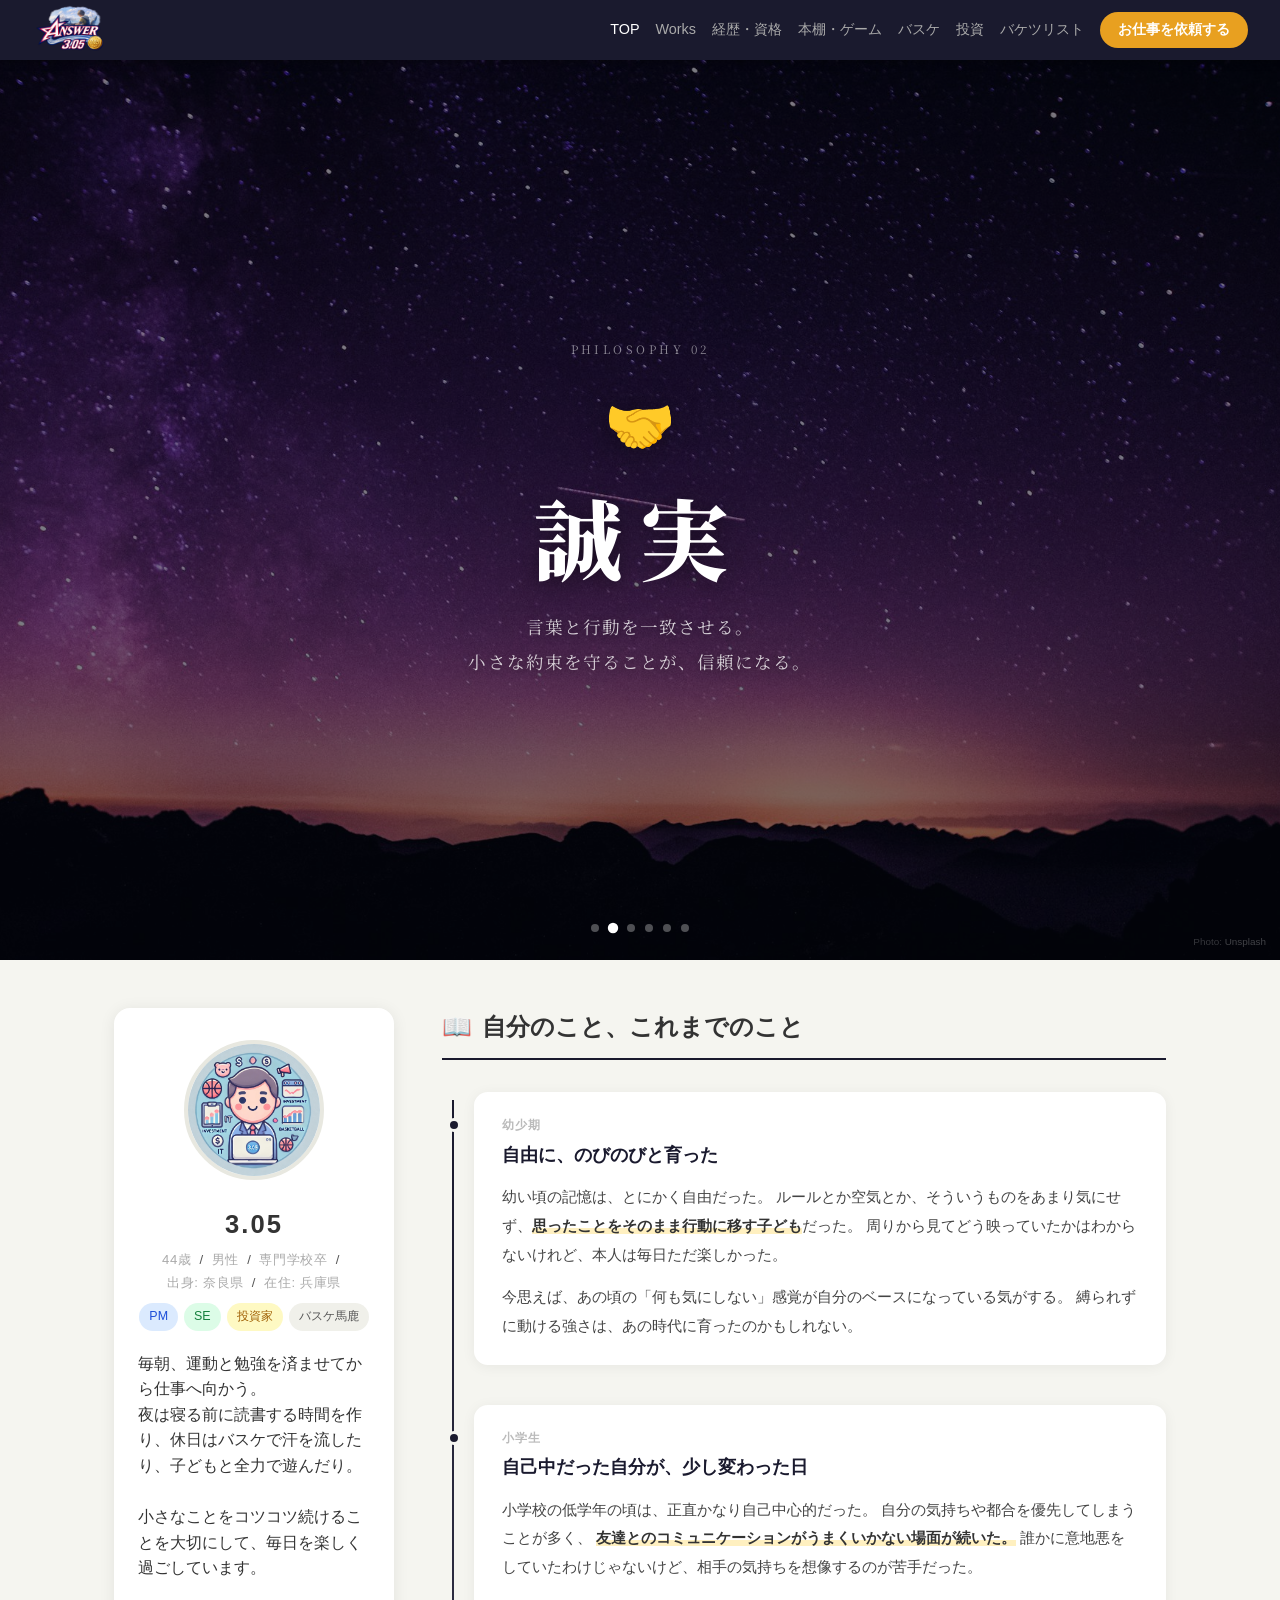
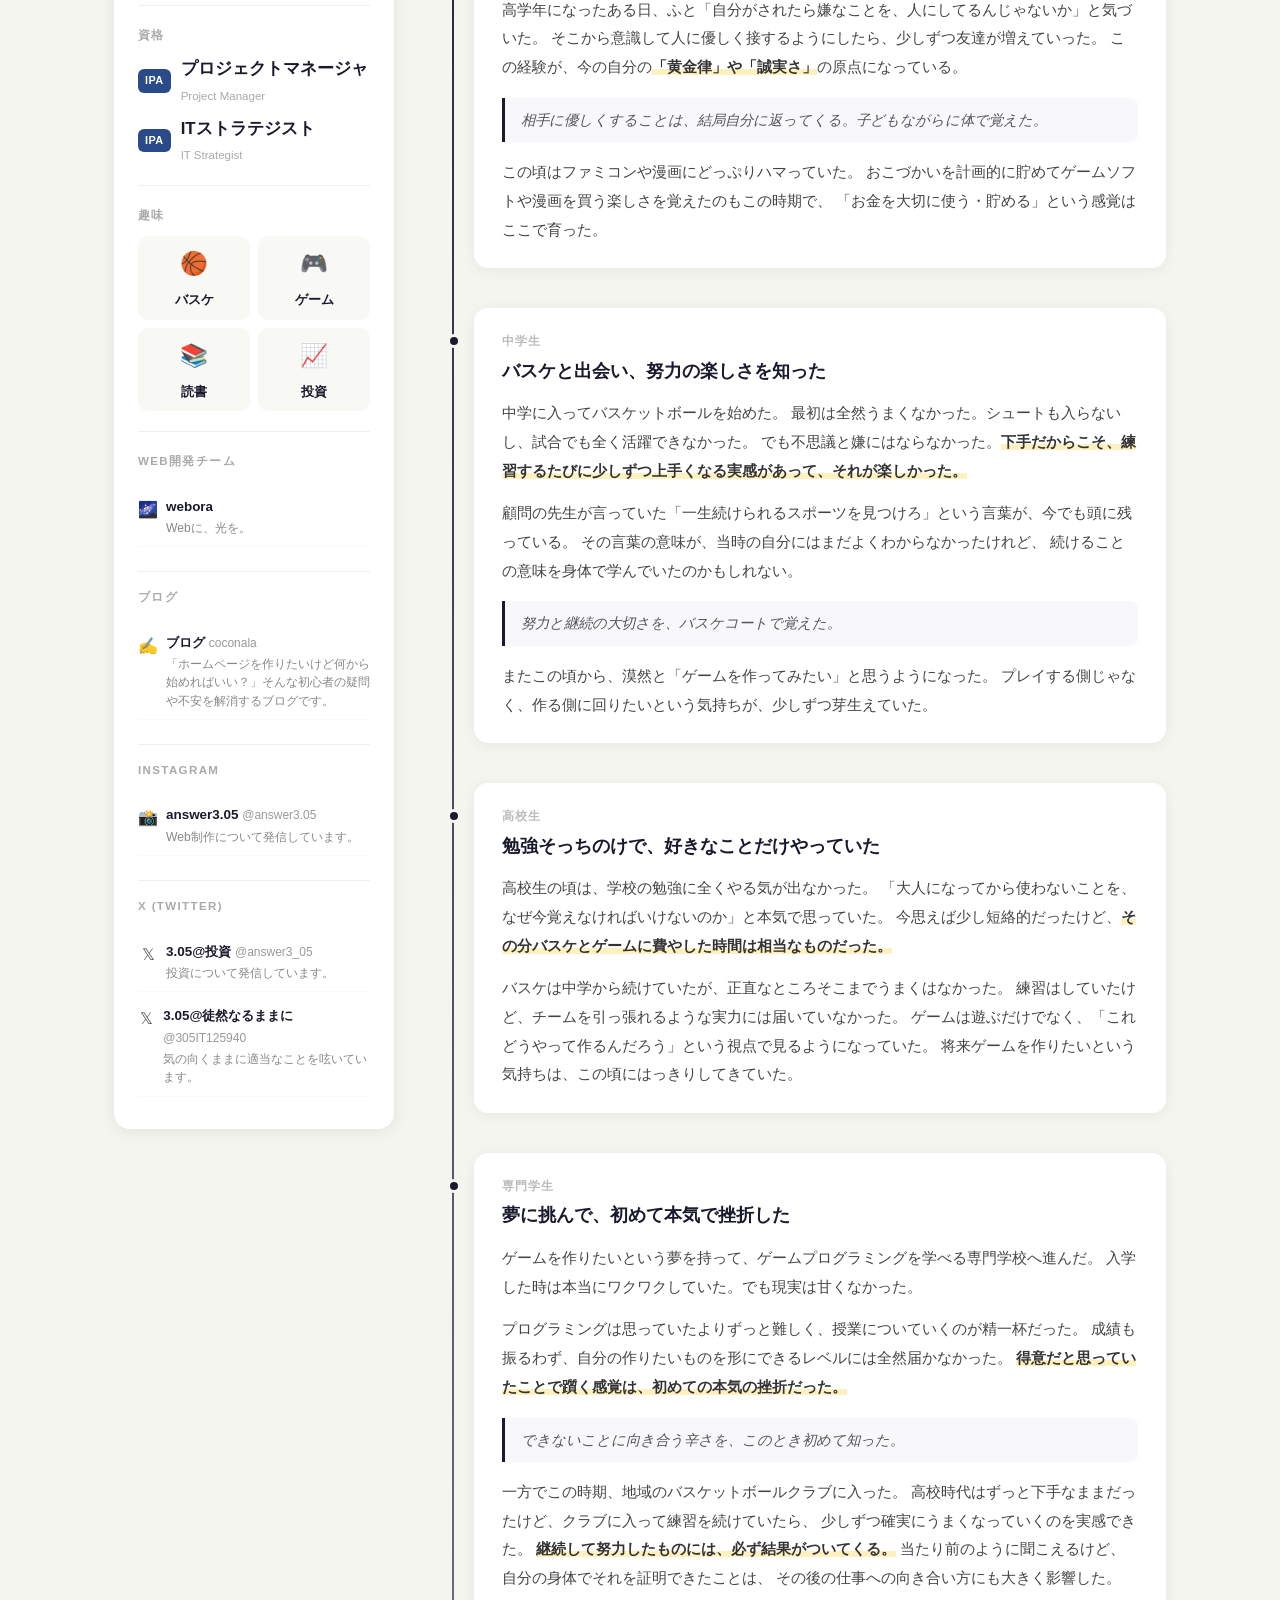
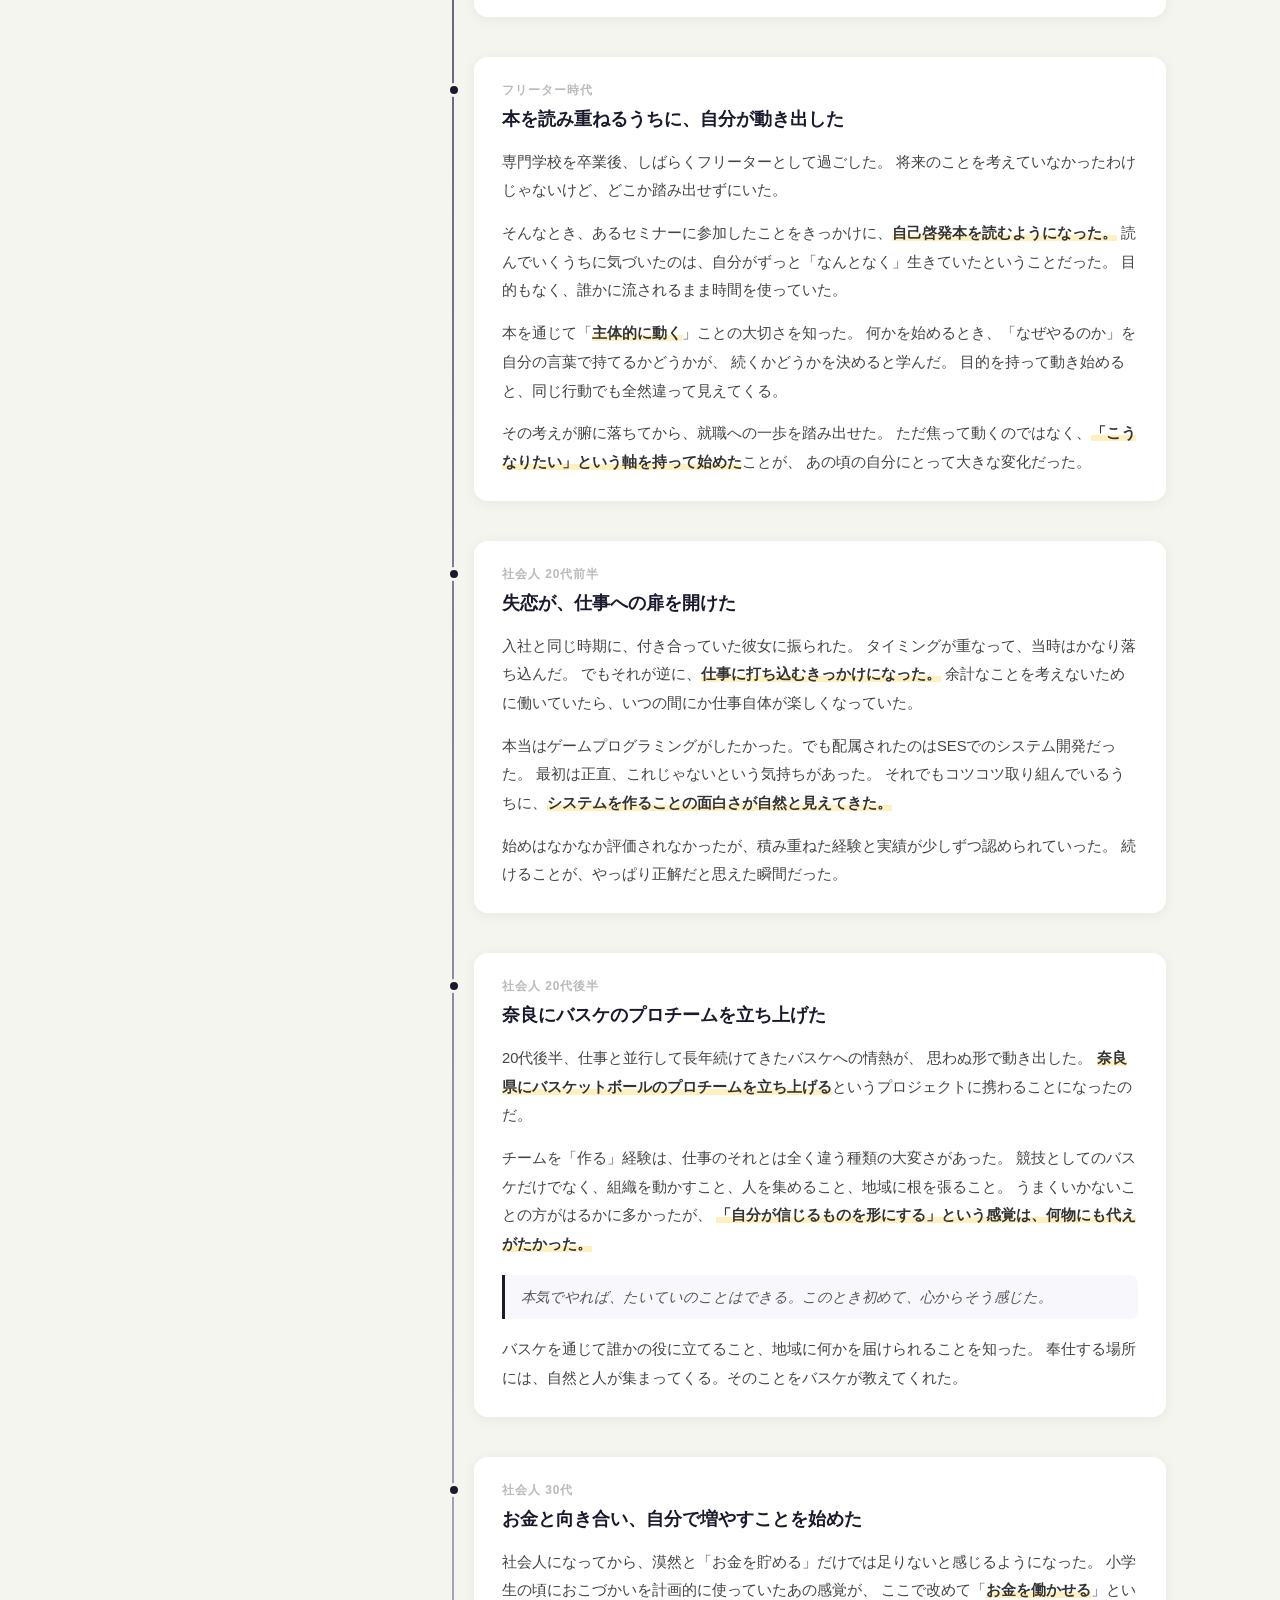
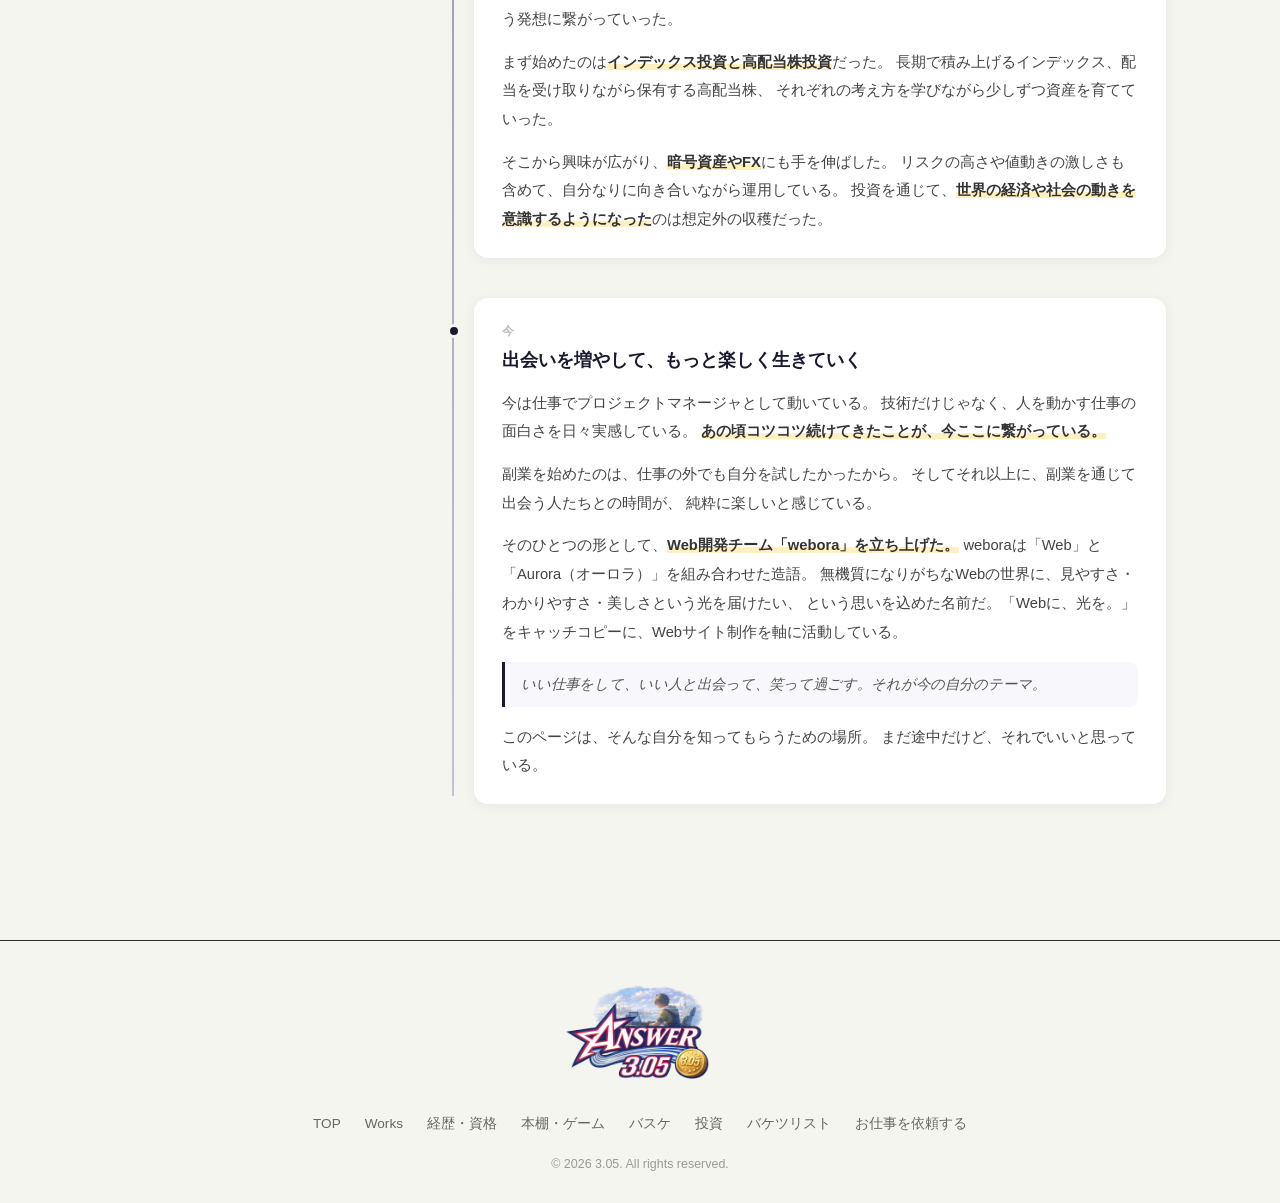
==== commit 30486ea7: "Update index.html" ====
--- a/index.html
+++ b/index.html
@@ -431,6 +431,17 @@
           <p style="font-size:0.72rem; color:#bbb; margin-top:10px;">※ たたき台。受験後に更新予定。</p>
         </div>
 
+        <!-- お話しませんか CTA -->
+        <!--
+        <a href="html/talk.html" class="talk-cta-btn">
+          <span class="talk-cta-icon">💬</span>
+          <span class="talk-cta-body">
+            <span class="talk-cta-main">3.05とお話しませんか</span>
+            <span class="talk-cta-sub">雑談でも、投資・Web制作の相談でも、気軽にどうぞ</span>
+          </span>
+          <span class="talk-cta-arrow">→</span>
+        </a>
+-->
         <!-- 資格 -->
         <div class="profile-section">
           <div class="profile-section-label">資格</div>
@@ -518,15 +529,6 @@
           </a>
         </div>
 
-        <!-- お話しませんか CTA -->
-        <a href="html/talk.html" class="talk-cta-btn">
-          <span class="talk-cta-icon">💬</span>
-          <span class="talk-cta-body">
-            <span class="talk-cta-main">3.05とお話しませんか</span>
-            <span class="talk-cta-sub">なんとなく話してみたいだけでも、ぜんぜんOK</span>
-          </span>
-          <span class="talk-cta-arrow">→</span>
-        </a>
 
       </div>
     </aside>
--- a/css/style.css
+++ b/css/style.css
@@ -3556,25 +3556,14 @@
   margin-bottom: 16px;
 }
 
-.talk-topic-list {
-  list-style: none;
-  padding: 0;
-  margin: 0 0 24px;
-  display: flex;
-  flex-direction: column;
-  gap: 12px;
-}
-
-.talk-topic-list li {
-  display: flex;
-  align-items: flex-start;
-  gap: 10px;
+.talk-aside-reason {
   font-size: 0.88rem;
   color: #444;
-  line-height: 1.6;
-}
-
-.talk-topic-icon { flex-shrink: 0; font-size: 1.1rem; }
+  line-height: 1.9;
+  margin-bottom: 14px;
+}
+
+.talk-aside-reason strong { color: var(--navy); }
 
 .talk-aside-note {
   background: #f9fafb;
@@ -3590,6 +3579,33 @@
 /* 右：フォームカラム */
 .talk-form-col { min-width: 0; }
 
+/* 第一・第二希望ブロック */
+.talk-wish-block {
+  background: #f9fafb;
+  border-radius: 10px;
+  padding: 20px 20px 8px;
+  margin-bottom: 24px;
+  border-left: 3px solid #d1d5db;
+}
+
+.talk-wish-block .form-group {
+  margin-bottom: 20px;
+}
+
+.talk-wish-label {
+  font-size: 0.82rem;
+  font-weight: 700;
+  color: #6b7280;
+  margin-bottom: 14px;
+  letter-spacing: 0.04em;
+}
+
+.talk-wish-optional {
+  font-weight: 400;
+  font-size: 0.78rem;
+  margin-left: 4px;
+}
+
 @media (max-width: 700px) {
   .talk-layout {
     grid-template-columns: 1fr;
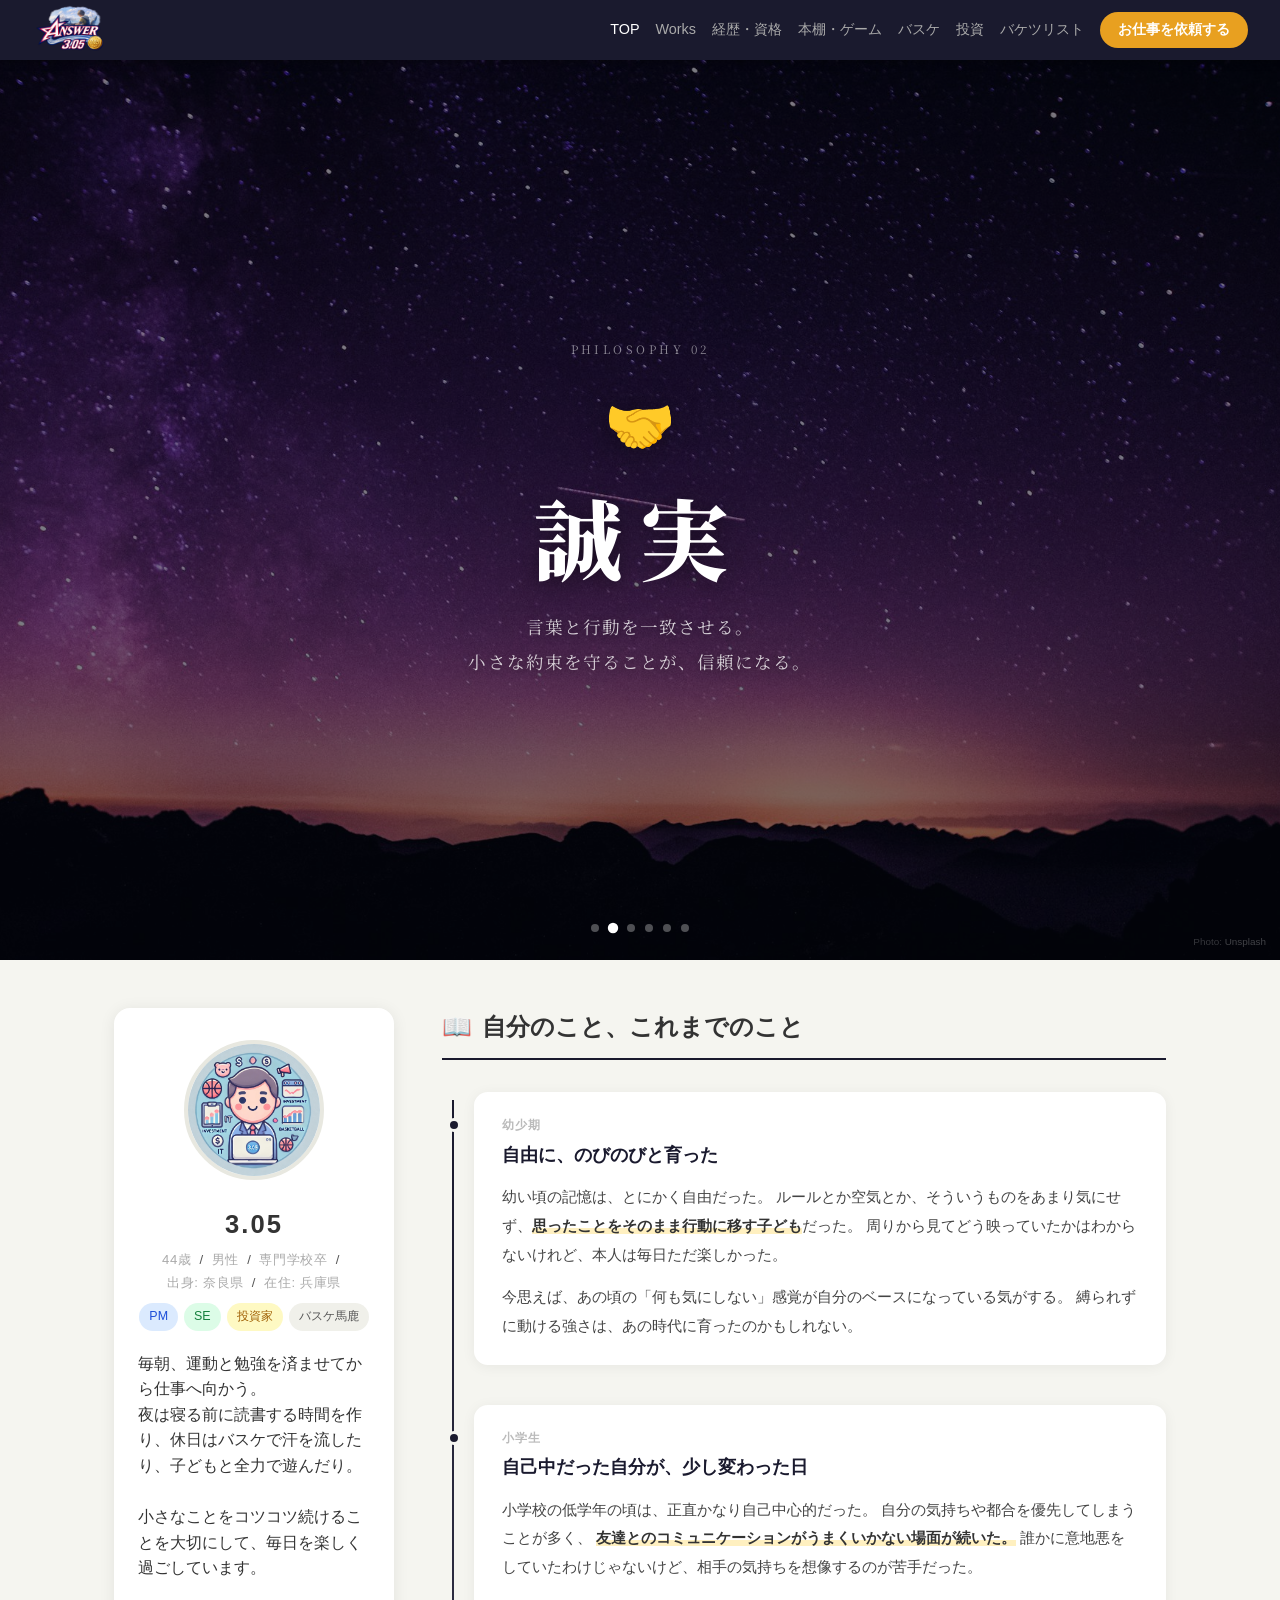
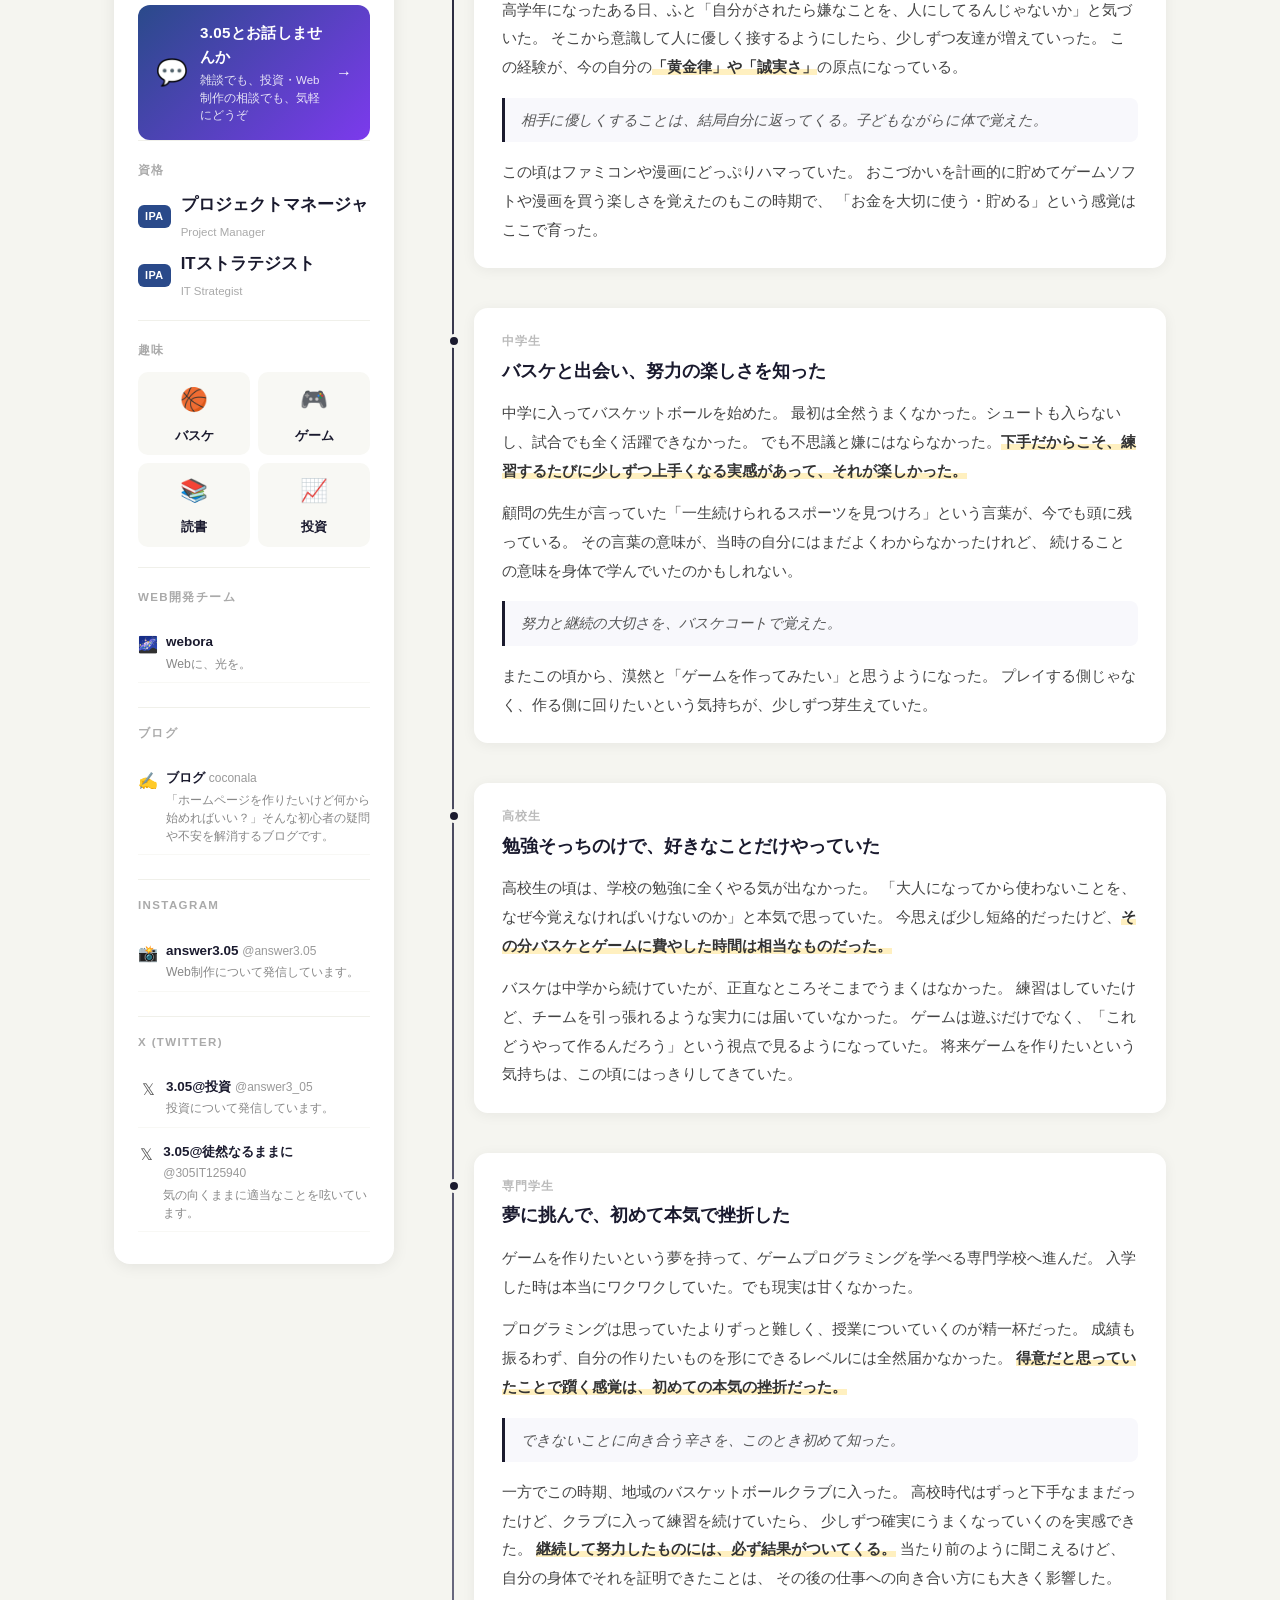
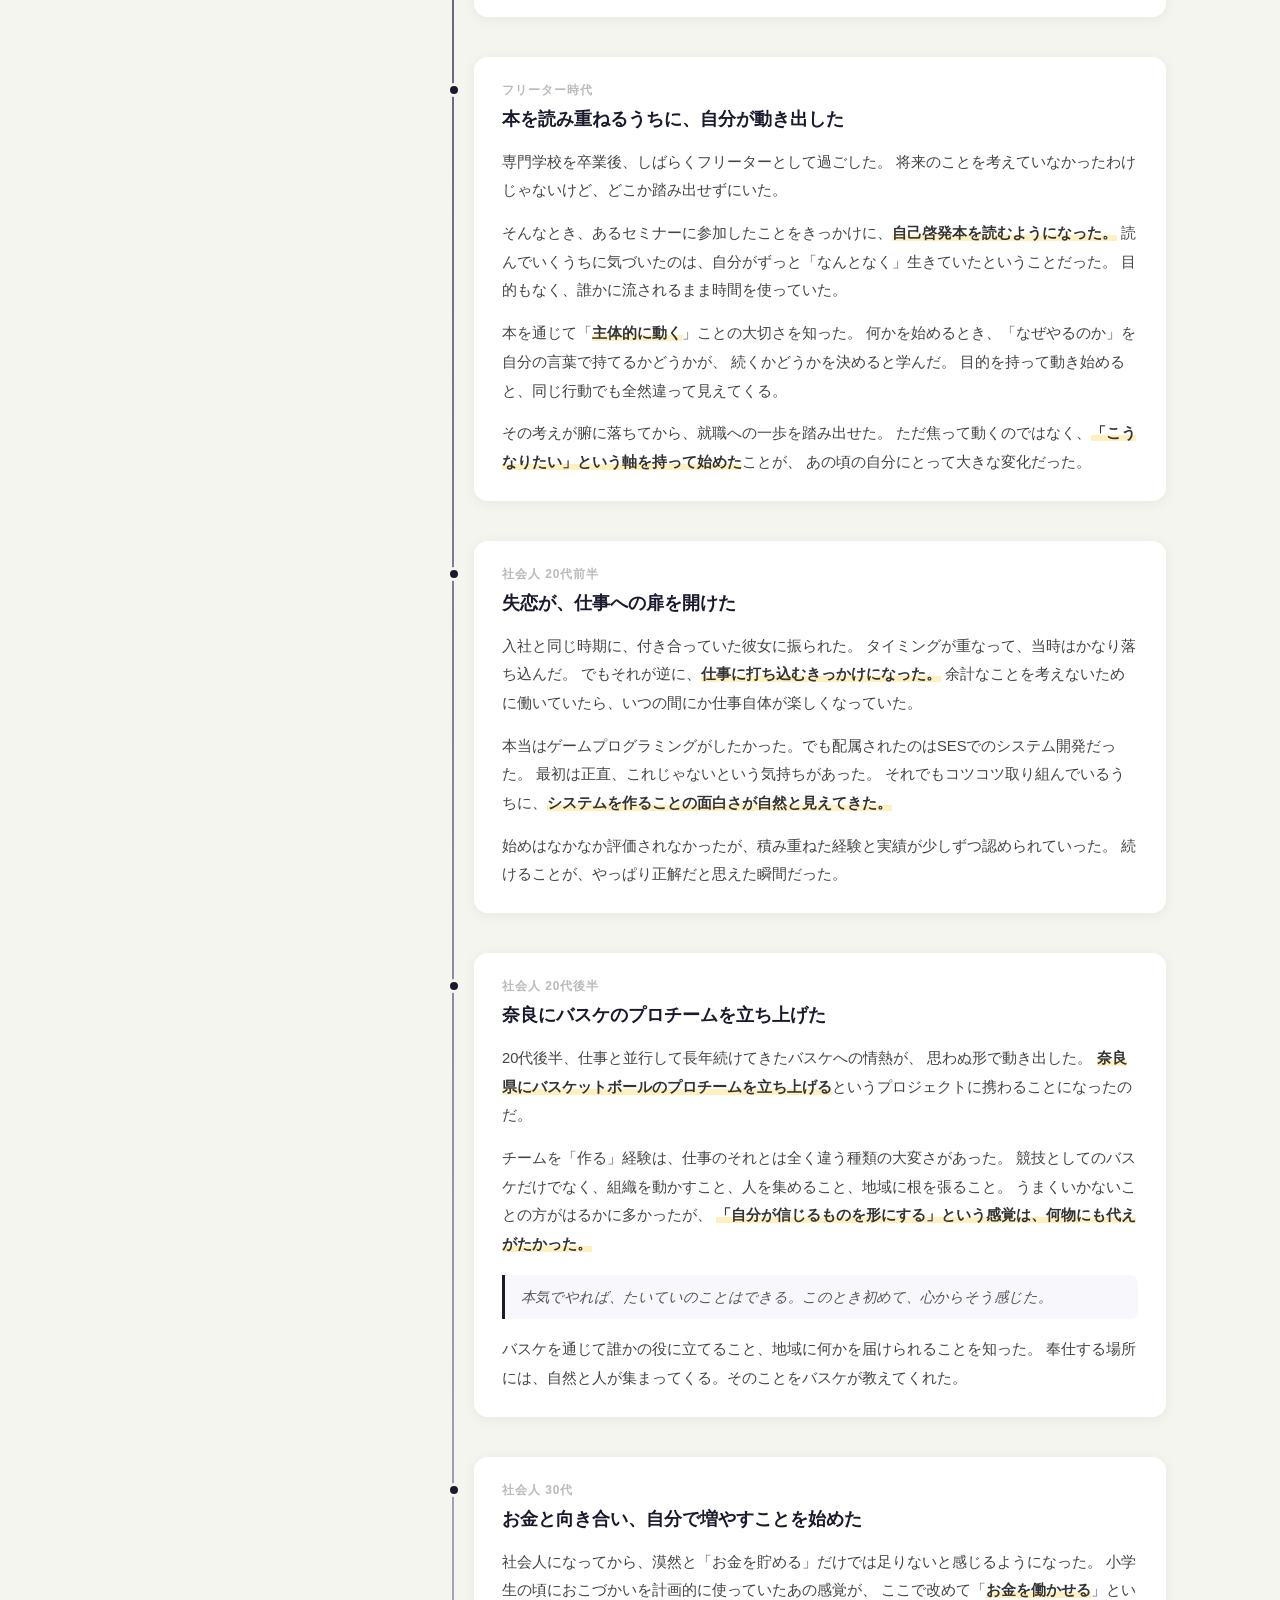
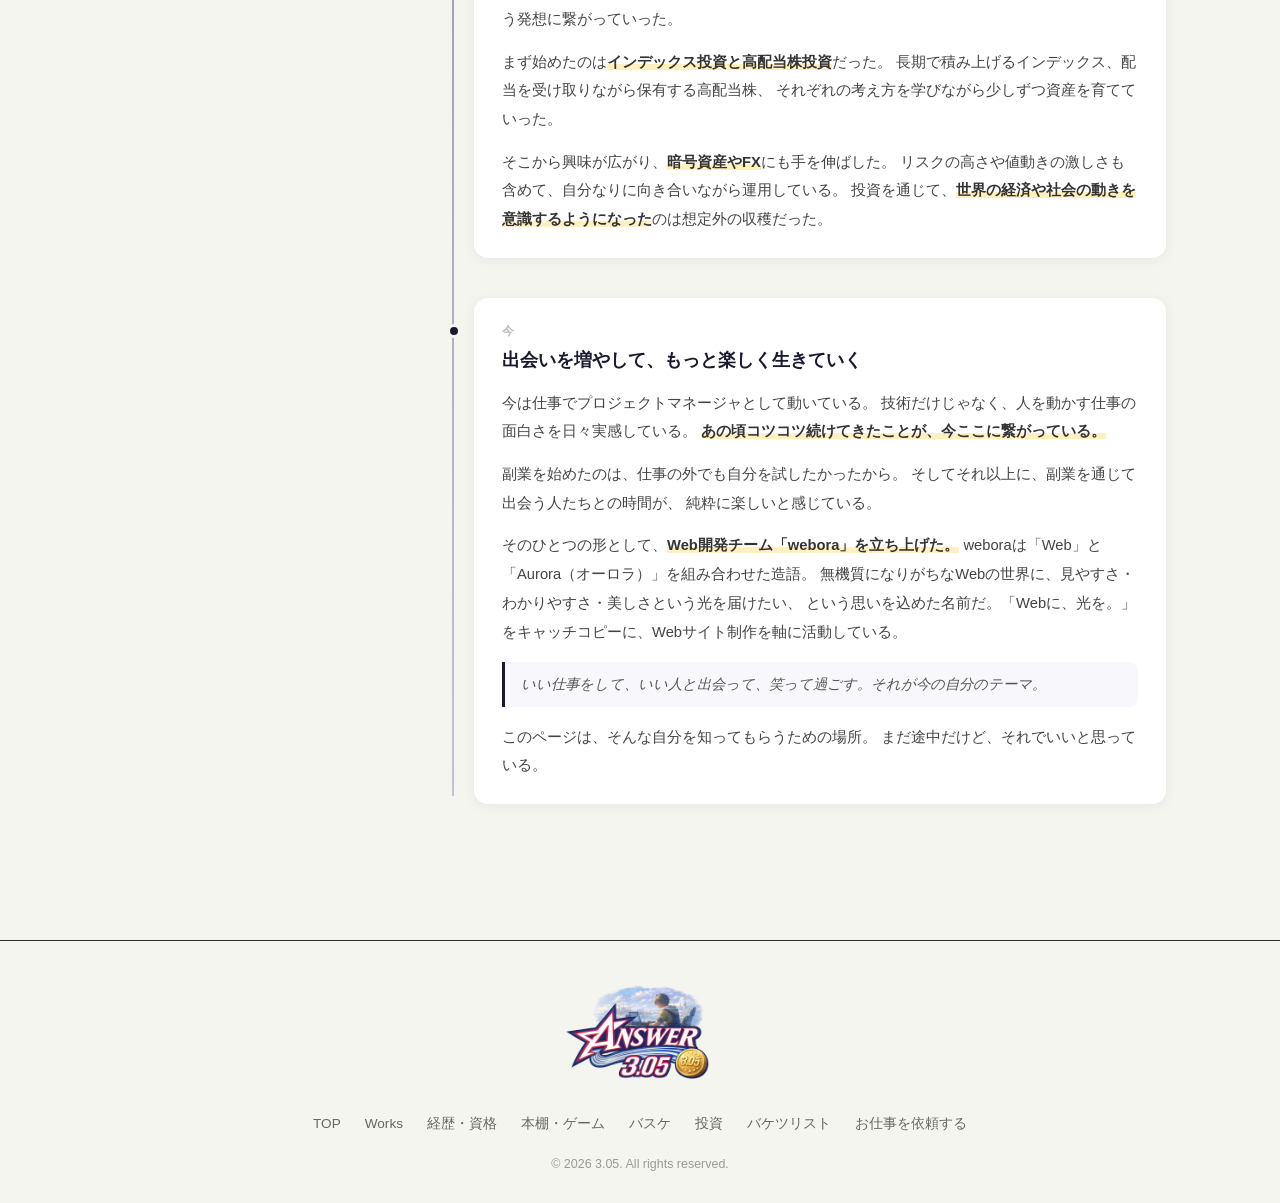
==== commit 95d69794: "Add bucket list images 14-26 (compressed), restore talk CTA link Co-Authored-By: Claude Sonnet 4.6 <" ====
--- a/index.html
+++ b/index.html
@@ -432,7 +432,6 @@
         </div>
 
         <!-- お話しませんか CTA -->
-        <!--
         <a href="html/talk.html" class="talk-cta-btn">
           <span class="talk-cta-icon">💬</span>
           <span class="talk-cta-body">
@@ -441,7 +440,6 @@
           </span>
           <span class="talk-cta-arrow">→</span>
         </a>
--->
         <!-- 資格 -->
         <div class="profile-section">
           <div class="profile-section-label">資格</div>
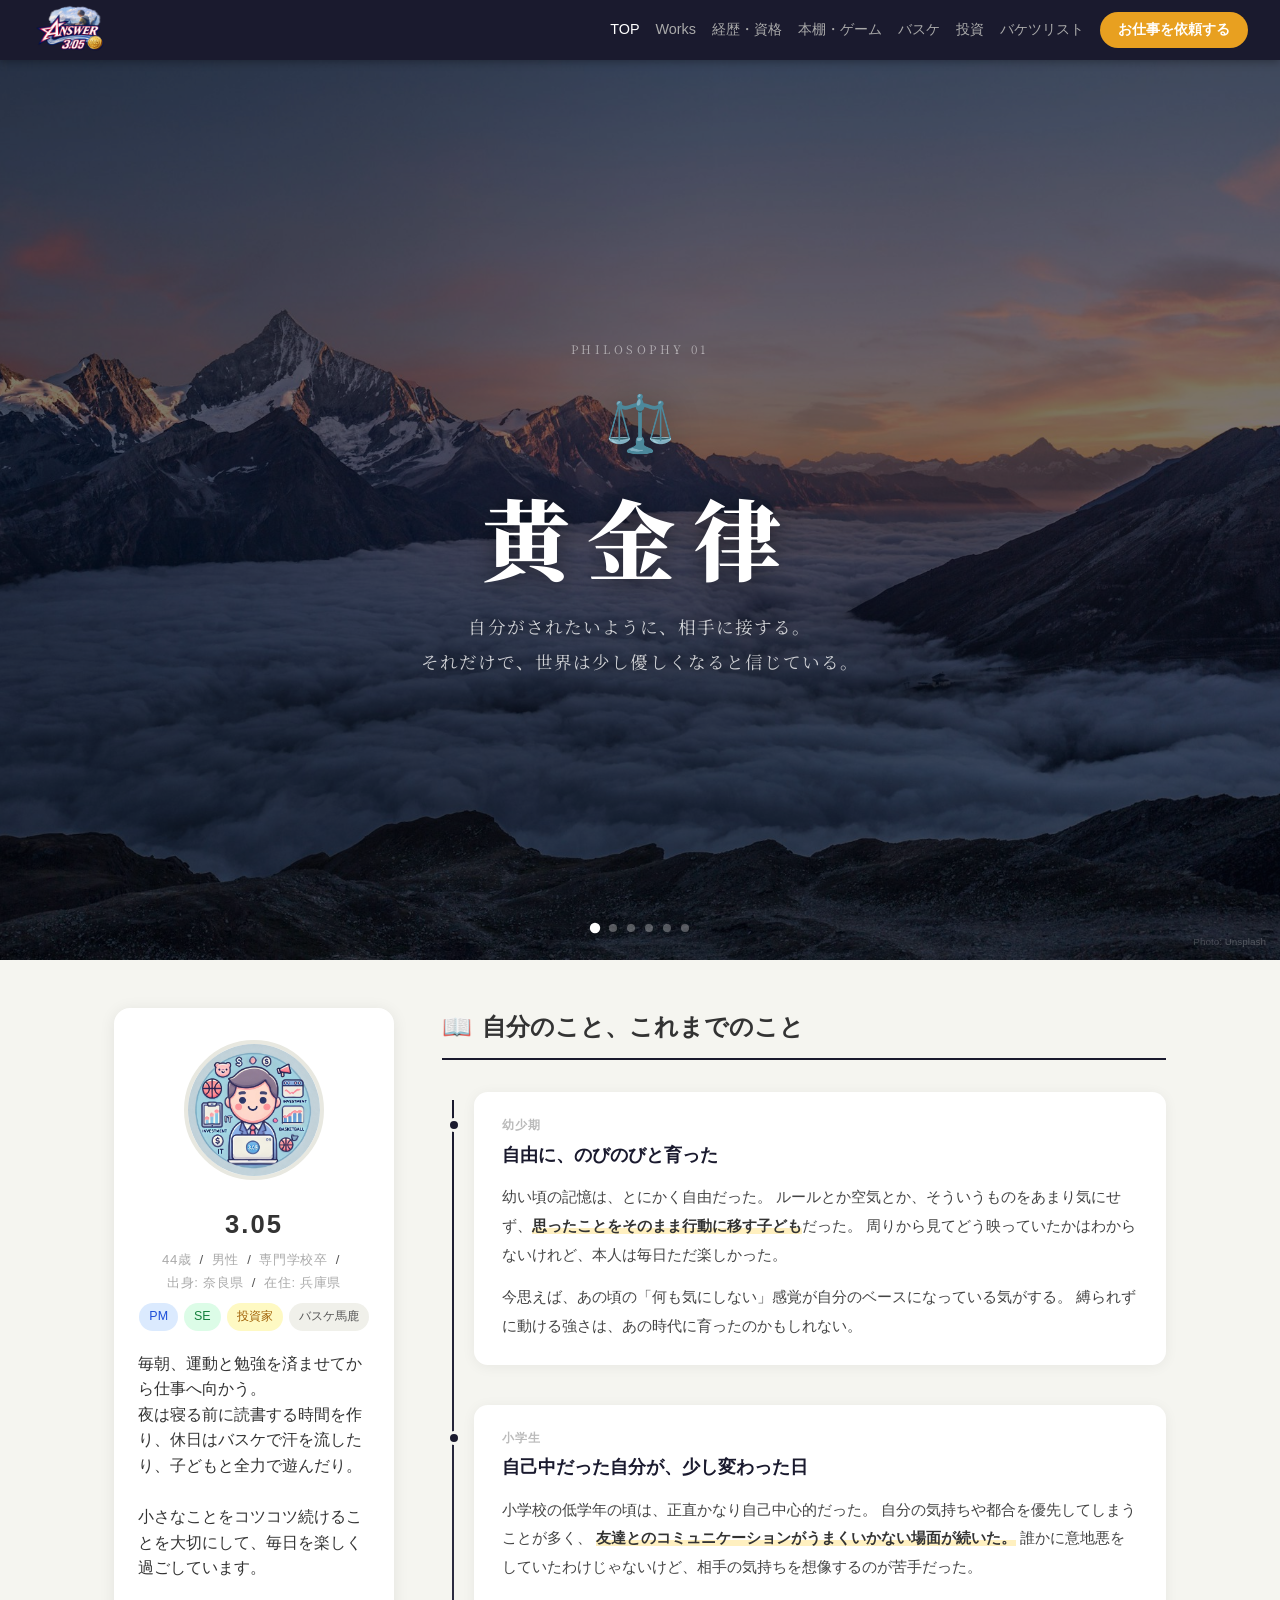
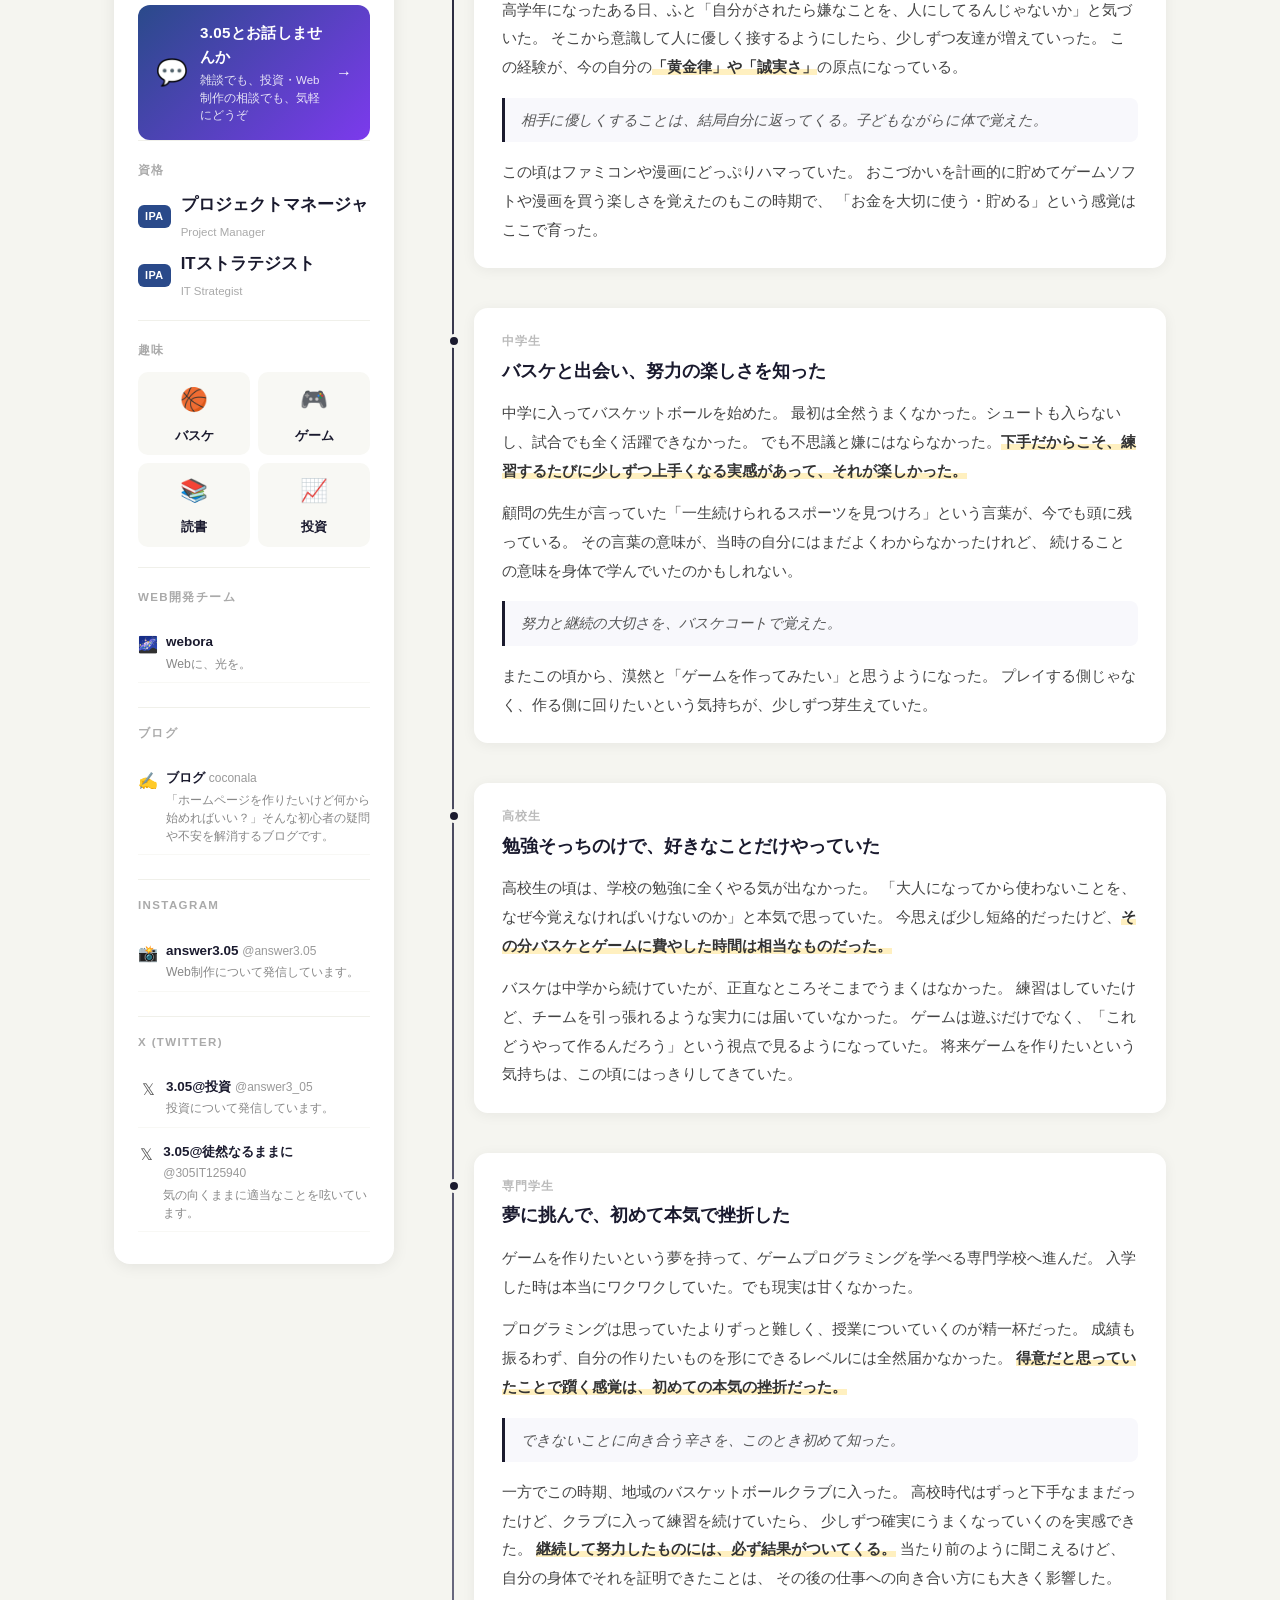
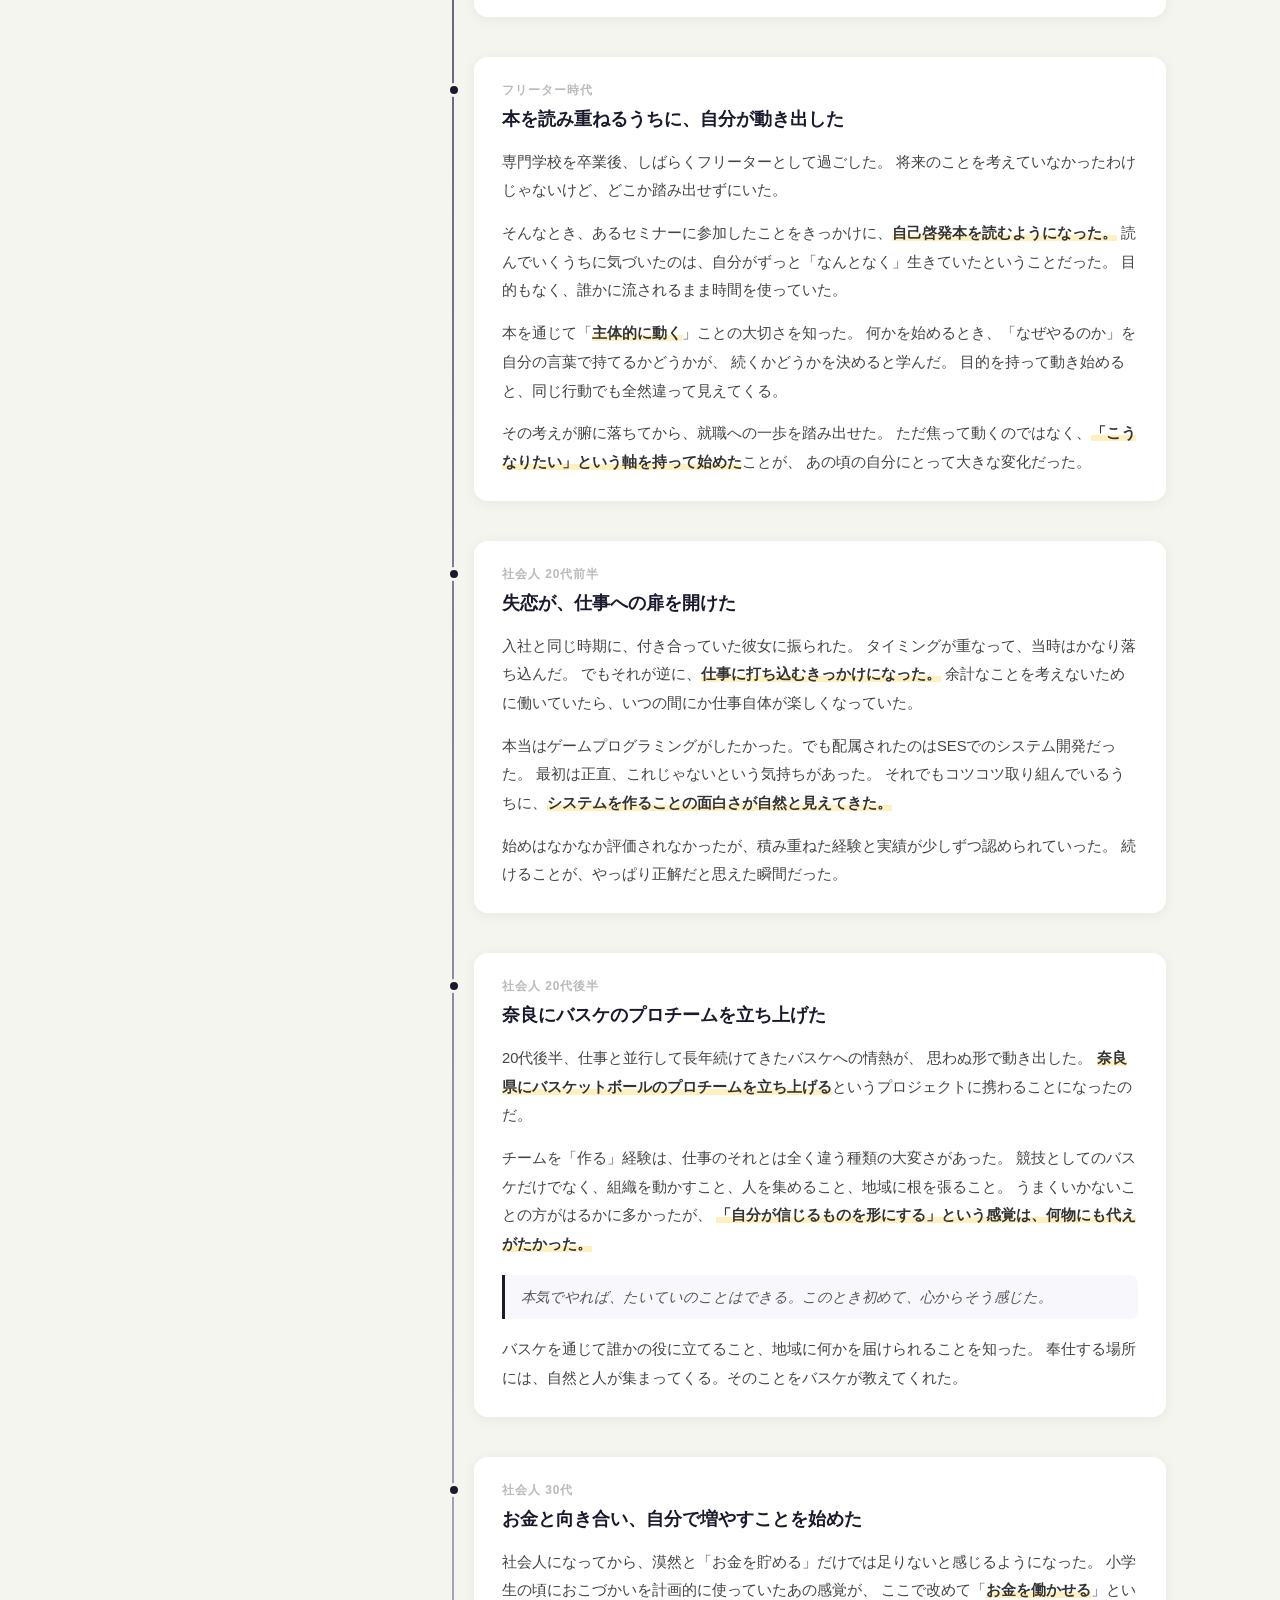
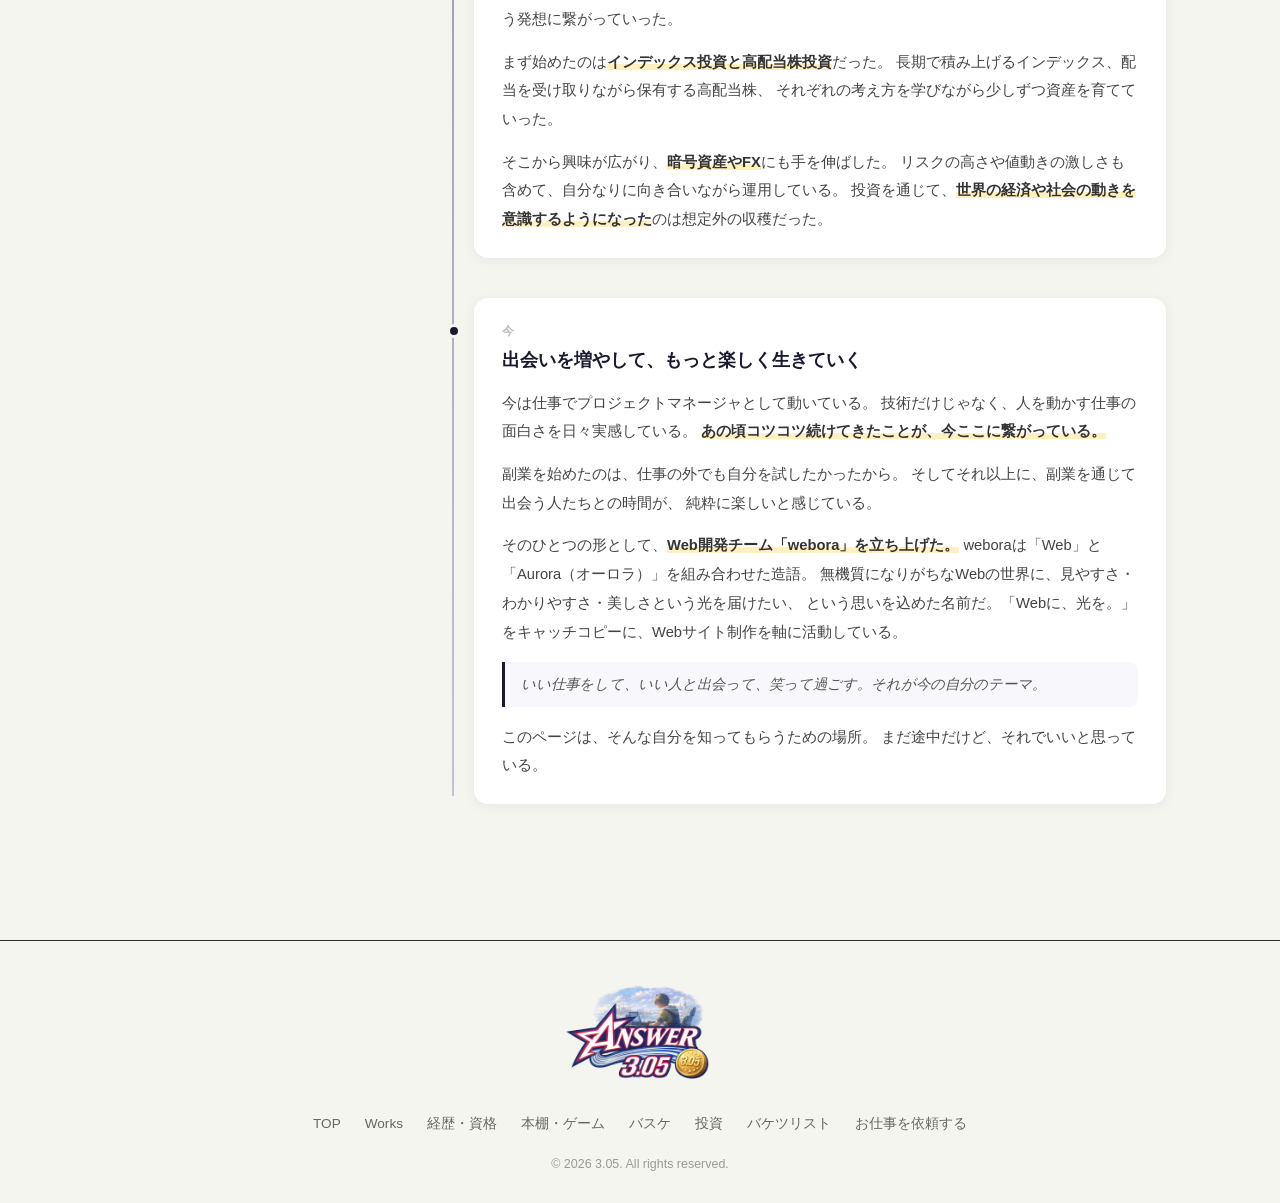
==== commit 8226c4c1: "SEO対策: 各ページのh1を設定しJSON-LDを追加 Co-Authored-By: Claude Sonnet 5.5 <noreply@anthropic.com>" ====
--- a/index.html
+++ b/index.html
@@ -22,6 +22,48 @@
   <link rel="preconnect" href="https://fonts.gstatic.com" crossorigin>
   <link rel="stylesheet" href="https://fonts.googleapis.com/css2?family=Noto+Serif+JP:wght@400;700;900&display=swap">
   <link rel="stylesheet" href="css/style.css">
+  <script type="application/ld+json">
+  {
+    "@context": "https://schema.org",
+    "@graph": [
+      {
+        "@type": "WebSite",
+        "@id": "https://team305-lc.github.io/answer305/#website",
+        "url": "https://team305-lc.github.io/answer305/",
+        "name": "3.05 Catalog",
+        "inLanguage": "ja",
+        "publisher": { "@id": "https://team305-lc.github.io/answer305/#person" }
+      },
+      {
+        "@type": "Person",
+        "@id": "https://team305-lc.github.io/answer305/#person",
+        "name": "3.05",
+        "url": "https://team305-lc.github.io/answer305/",
+        "image": "https://team305-lc.github.io/answer305/img/me.jpg",
+        "jobTitle": "フリーランスWebクリエイター",
+        "description": "大阪在住のフリーランスWebクリエイター。ホームページ制作・LP制作・HTML/CSSコーディング・IT無料相談を承っています。",
+        "homeLocation": {
+          "@type": "Place",
+          "address": { "@type": "PostalAddress", "addressRegion": "大阪府", "addressCountry": "JP" }
+        },
+        "knowsAbout": ["ホームページ制作", "LP制作", "HTML/CSSコーディング", "IT相談", "プロジェクトマネジメント"],
+        "sameAs": [
+          "https://www.instagram.com/answer3.05/",
+          "https://x.com/answer3_05",
+          "https://x.com/305IT125940"
+        ]
+      }
+    ]
+  }
+  </script>
+  <!-- Google tag (gtag.js) -->
+  <script async src="https://www.googletagmanager.com/gtag/js?id=G-LWTHTBH3Q8"></script>
+  <script>
+    window.dataLayer = window.dataLayer || [];
+    function gtag(){dataLayer.push(arguments);}
+    gtag('js', new Date());
+    gtag('config', 'G-LWTHTBH3Q8');
+  </script>
 </head>
 <body data-page="top">
 
@@ -116,7 +158,7 @@
           <img src="img/me.jpg" alt="プロフィール写真" class="profile-photo">
         </div>
 
-        <div class="profile-name">3.05</div>
+        <h1 class="profile-name">3.05</h1>
 
         <div class="profile-meta">
           <span id="age-tag"></span>
--- a/css/style.css
+++ b/css/style.css
@@ -53,7 +53,7 @@
   box-shadow: 0 2px 8px rgba(0,0,0,0.3);
 }
 
-header h1 {
+.header-title {
   font-size: 1.2rem;
   font-weight: 400;
   letter-spacing: 0.1em;
@@ -909,7 +909,7 @@
   color: #fff;
 }
 
-.works-hero h2 {
+.works-hero h1 {
   font-size: clamp(1.6rem, 4vw, 2.4rem);
   font-weight: 700;
   margin-bottom: 16px;
@@ -1290,6 +1290,17 @@
   flex-shrink: 0;
   margin-top: 3px;
 }
+
+.client-detail-link {
+  display: inline-block;
+  margin-top: 16px;
+  font-size: 0.82rem;
+  font-weight: 700;
+  color: var(--accent);
+  text-decoration: none;
+}
+
+.client-detail-link:hover { text-decoration: underline; }
 
 /* CTA */
 .works-cta {
@@ -1379,7 +1390,7 @@
   padding: 64px 24px 56px;
 }
 
-.request-hero h2 {
+.request-hero h1 {
   font-size: 2rem;
   font-weight: 700;
   margin-bottom: 12px;
@@ -1673,7 +1684,7 @@
 
   /* 依頼ページ */
   .request-hero { padding: 40px 20px 36px; }
-  .request-hero h2 { font-size: 1.5rem; }
+  .request-hero h1 { font-size: 1.5rem; }
 
   .request-layout { grid-template-columns: 1fr; }
   .request-aside { position: static; }
@@ -1701,7 +1712,7 @@
   color: #fff;
 }
 
-.page-hero h2 {
+.page-hero h1 {
   font-size: clamp(1.6rem, 4vw, 2.4rem);
   font-weight: 700;
   margin-bottom: 16px;
@@ -1771,6 +1782,79 @@
   font-size: 0.88rem;
   color: #555;
   line-height: 1.8;
+  margin-bottom: 16px;
+}
+
+.cert-modal-btn {
+  display: inline-flex;
+  align-items: center;
+  gap: 4px;
+  margin-top: 4px;
+  padding: 6px 14px;
+  background: #f1f5f9;
+  color: var(--navy);
+  border: 1px solid #e2e8f0;
+  border-radius: 20px;
+  font-size: 0.8rem;
+  font-weight: 600;
+  cursor: pointer;
+  transition: background 0.18s;
+}
+
+.cert-modal-btn:hover { background: #e2e8f0; }
+
+/* 賞状モーダル */
+.cert-modal-overlay {
+  display: none;
+  position: fixed;
+  inset: 0;
+  background: rgba(0,0,0,0.72);
+  z-index: 1000;
+  align-items: center;
+  justify-content: center;
+  padding: 20px;
+}
+
+.cert-modal-overlay.is-open {
+  display: flex;
+  animation: bucketFadeIn 0.2s ease;
+}
+
+.cert-modal-box {
+  background: #fff;
+  border-radius: 14px;
+  padding: 24px;
+  max-width: 680px;
+  width: 100%;
+  position: relative;
+  animation: bucketSlideIn 0.26s cubic-bezier(0.34,1.1,0.64,1);
+}
+
+.cert-modal-close {
+  position: absolute;
+  top: 12px;
+  right: 14px;
+  background: none;
+  border: none;
+  font-size: 1.6rem;
+  color: #888;
+  cursor: pointer;
+  line-height: 1;
+}
+
+.cert-modal-close:hover { color: #333; }
+
+.cert-modal-title {
+  font-size: 0.88rem;
+  font-weight: 700;
+  color: var(--navy);
+  margin-bottom: 14px;
+}
+
+.cert-modal-img {
+  width: 100%;
+  border-radius: 8px;
+  display: block;
 }
 
 .skills-category { margin-bottom: 28px; }
@@ -3511,7 +3595,7 @@
   margin-bottom: 16px;
 }
 
-.talk-hero h2 {
+.talk-hero h1 {
   font-size: clamp(1.5rem, 4vw, 2rem);
   font-weight: 800;
   margin-bottom: 16px;
@@ -3613,3 +3697,424 @@
 
   .talk-aside { position: static; }
 }
+
+/* ===== 個人事業主メリットページ（freelance.html）===== */
+
+/* 結論ボックス */
+.fl-conclusion {
+  background: linear-gradient(135deg, var(--accent) 0%, #1a3a7a 100%);
+  color: #fff;
+  border-radius: 14px;
+  padding: 28px 32px;
+  margin-bottom: 48px;
+  display: flex;
+  align-items: flex-start;
+  gap: 20px;
+}
+
+.fl-conclusion-label {
+  background: rgba(255,255,255,0.2);
+  font-size: 0.75rem;
+  font-weight: 800;
+  letter-spacing: 0.2em;
+  padding: 4px 12px;
+  border-radius: 20px;
+  white-space: nowrap;
+  margin-top: 3px;
+}
+
+.fl-conclusion-text {
+  font-size: 1rem;
+  line-height: 1.8;
+}
+
+.fl-conclusion-text strong { color: #fde68a; }
+
+/* 統計カード */
+.fl-stats-grid {
+  display: grid;
+  grid-template-columns: repeat(auto-fit, minmax(200px, 1fr));
+  gap: 20px;
+  margin-bottom: 48px;
+}
+
+.fl-stat-card {
+  background: #fff;
+  border-radius: 12px;
+  padding: 28px 20px 20px;
+  box-shadow: 0 4px 16px rgba(0,0,0,0.07);
+  text-align: center;
+  border-top: 4px solid var(--border);
+}
+
+.fl-stat-card--accent { border-top-color: var(--accent); }
+
+.fl-stat-num {
+  font-size: 3rem;
+  font-weight: 900;
+  color: var(--navy);
+  line-height: 1;
+  margin-bottom: 10px;
+}
+
+.fl-stat-unit {
+  font-size: 1.4rem;
+  font-weight: 700;
+}
+
+.fl-stat-label {
+  font-size: 0.85rem;
+  color: #444;
+  line-height: 1.6;
+  margin-bottom: 10px;
+}
+
+.fl-stat-source {
+  font-size: 0.7rem;
+  color: #aaa;
+}
+
+/* 比較カード */
+.fl-compare-grid {
+  display: grid;
+  grid-template-columns: 1fr auto 1fr;
+  align-items: center;
+  gap: 16px;
+  margin-bottom: 48px;
+}
+
+.fl-compare-card {
+  background: #fff;
+  border-radius: 12px;
+  padding: 24px;
+  box-shadow: 0 4px 16px rgba(0,0,0,0.07);
+  height: 100%;
+}
+
+.fl-compare-card--no  { border-top: 4px solid #ef4444; }
+.fl-compare-card--yes { border-top: 4px solid #22c55e; }
+
+.fl-compare-header { margin-bottom: 16px; }
+
+.fl-compare-badge {
+  display: inline-block;
+  font-size: 0.85rem;
+  font-weight: 800;
+  padding: 4px 16px;
+  border-radius: 20px;
+}
+
+.fl-compare-badge--no  { background: #fee2e2; color: #991b1b; }
+.fl-compare-badge--yes { background: #dcfce7; color: #166534; }
+
+.fl-compare-list {
+  list-style: none;
+  padding: 0;
+  margin: 0;
+  display: flex;
+  flex-direction: column;
+  gap: 10px;
+}
+
+.fl-compare-list li {
+  font-size: 0.88rem;
+  line-height: 1.5;
+  color: #333;
+}
+
+.fl-compare-arrow {
+  font-size: 2rem;
+  color: #ccc;
+  text-align: center;
+  font-weight: 900;
+}
+
+/* バーチャート */
+.fl-chart-wrap {
+  background: #fff;
+  border-radius: 12px;
+  padding: 32px;
+  box-shadow: 0 4px 16px rgba(0,0,0,0.07);
+  margin-bottom: 48px;
+  display: flex;
+  flex-direction: column;
+  gap: 20px;
+}
+
+.fl-bar-row {
+  display: grid;
+  grid-template-columns: 130px 1fr;
+  align-items: center;
+  gap: 16px;
+}
+
+.fl-bar-label {
+  font-size: 0.8rem;
+  color: #555;
+  line-height: 1.4;
+  text-align: right;
+}
+
+.fl-bar-track {
+  background: #f3f4f6;
+  border-radius: 6px;
+  height: 36px;
+  position: relative;
+  overflow: hidden;
+}
+
+.fl-bar {
+  height: 100%;
+  width: var(--w);
+  border-radius: 6px;
+  display: flex;
+  align-items: center;
+  justify-content: flex-end;
+  padding-right: 10px;
+  transition: width 0.8s ease;
+}
+
+.fl-bar--accent { background: var(--accent); }
+.fl-bar--navy   { background: var(--navy); }
+.fl-bar--mid    { background: #6b7280; }
+.fl-bar--muted  { background: #d1d5db; }
+
+.fl-bar-val {
+  font-size: 0.82rem;
+  font-weight: 800;
+  color: #fff;
+}
+
+.fl-bar--muted .fl-bar-val { color: #555; }
+
+.fl-chart-note {
+  font-size: 0.72rem;
+  color: #aaa;
+  margin-top: 4px;
+}
+
+/* 費用対効果 */
+.fl-roi-grid {
+  display: grid;
+  grid-template-columns: 1fr auto 1fr auto 1fr;
+  align-items: center;
+  gap: 12px;
+  margin-bottom: 48px;
+}
+
+.fl-roi-card {
+  background: #fff;
+  border-radius: 12px;
+  padding: 24px 20px;
+  box-shadow: 0 4px 16px rgba(0,0,0,0.07);
+  text-align: center;
+  border-top: 4px solid var(--border);
+}
+
+.fl-roi-card--accent { border-top-color: var(--accent); }
+.fl-roi-card--result { border-top-color: #22c55e; }
+
+.fl-roi-icon { font-size: 2rem; margin-bottom: 10px; }
+
+.fl-roi-title {
+  font-size: 0.8rem;
+  color: #888;
+  margin-bottom: 10px;
+  line-height: 1.4;
+}
+
+.fl-roi-num {
+  font-size: 1.8rem;
+  font-weight: 900;
+  color: var(--navy);
+  line-height: 1;
+  margin-bottom: 10px;
+}
+
+.fl-roi-unit { font-size: 1rem; }
+
+.fl-roi-desc {
+  font-size: 0.78rem;
+  color: #888;
+  line-height: 1.6;
+}
+
+.fl-roi-arrow {
+  font-size: 2rem;
+  color: #ccc;
+  font-weight: 900;
+  text-align: center;
+}
+
+/* 業種別シナリオ */
+.fl-scenario-grid {
+  display: grid;
+  grid-template-columns: repeat(auto-fit, minmax(240px, 1fr));
+  gap: 20px;
+  margin-bottom: 48px;
+}
+
+.fl-scenario-card {
+  background: #fff;
+  border-radius: 12px;
+  padding: 24px;
+  box-shadow: 0 4px 16px rgba(0,0,0,0.07);
+  border-left: 4px solid var(--accent);
+}
+
+.fl-scenario-icon {
+  font-size: 2rem;
+  display: block;
+  margin-bottom: 8px;
+}
+
+.fl-scenario-type {
+  font-size: 0.92rem;
+  font-weight: 700;
+  color: var(--navy);
+  margin-bottom: 14px;
+  line-height: 1.4;
+}
+
+.fl-scenario-list {
+  list-style: none;
+  padding: 0;
+  margin: 0;
+  display: flex;
+  flex-direction: column;
+  gap: 8px;
+}
+
+.fl-scenario-list li {
+  font-size: 0.82rem;
+  color: #444;
+  line-height: 1.5;
+  padding-left: 14px;
+  position: relative;
+}
+
+.fl-scenario-list li::before {
+  content: '▸';
+  position: absolute;
+  left: 0;
+  color: var(--accent);
+  font-size: 0.7rem;
+  top: 2px;
+}
+
+/* SNS比較 */
+.fl-sns-compare {
+  display: grid;
+  grid-template-columns: 1fr 1fr;
+  gap: 20px;
+  margin-bottom: 12px;
+}
+
+.fl-sns-col {
+  background: #fff;
+  border-radius: 12px;
+  padding: 24px;
+  box-shadow: 0 4px 16px rgba(0,0,0,0.07);
+}
+
+.fl-sns-col--hp { border-top: 4px solid #22c55e; }
+
+.fl-sns-head {
+  font-size: 0.9rem;
+  font-weight: 800;
+  margin-bottom: 16px;
+  padding: 6px 14px;
+  border-radius: 20px;
+  display: inline-block;
+}
+
+.fl-sns-head--sns { background: #f3f4f6; color: #374151; }
+.fl-sns-head--hp  { background: #dcfce7; color: #166534; }
+
+.fl-sns-list {
+  list-style: none;
+  padding: 0;
+  margin: 0;
+  display: flex;
+  flex-direction: column;
+  gap: 10px;
+}
+
+.fl-sns-list li {
+  font-size: 0.85rem;
+  color: #444;
+  line-height: 1.5;
+}
+
+.fl-sns-note {
+  font-size: 0.85rem;
+  color: #555;
+  text-align: center;
+  font-style: italic;
+  margin-bottom: 48px;
+  margin-top: 8px;
+}
+
+/* CTAボックス */
+.fl-cta-box {
+  background: linear-gradient(135deg, var(--navy) 0%, #2a3a6e 100%);
+  border-radius: 16px;
+  padding: 40px 32px;
+  text-align: center;
+  color: #fff;
+  margin-bottom: 16px;
+}
+
+.fl-cta-title {
+  font-size: 1.2rem;
+  font-weight: 800;
+  margin-bottom: 12px;
+}
+
+.fl-cta-desc {
+  font-size: 0.88rem;
+  line-height: 1.8;
+  color: rgba(255,255,255,0.8);
+  margin-bottom: 24px;
+}
+
+.fl-cta-btn {
+  display: inline-block;
+  background: #fff;
+  color: var(--navy);
+  font-size: 0.92rem;
+  font-weight: 700;
+  padding: 12px 32px;
+  border-radius: 30px;
+  text-decoration: none;
+  transition: opacity 0.2s;
+}
+
+.fl-cta-btn:hover { opacity: 0.85; }
+
+/* レスポンシブ */
+@media (max-width: 640px) {
+  .fl-conclusion { flex-direction: column; gap: 12px; }
+
+  .fl-stats-grid { grid-template-columns: repeat(2, 1fr); }
+
+  .fl-compare-grid {
+    grid-template-columns: 1fr;
+  }
+
+  .fl-compare-arrow {
+    transform: rotate(90deg);
+    font-size: 1.5rem;
+  }
+
+  .fl-bar-row { grid-template-columns: 90px 1fr; }
+  .fl-bar-label { font-size: 0.72rem; }
+
+  .fl-roi-grid {
+    grid-template-columns: 1fr;
+  }
+
+  .fl-roi-arrow { transform: rotate(90deg); }
+
+  .fl-sns-compare { grid-template-columns: 1fr; }
+}
